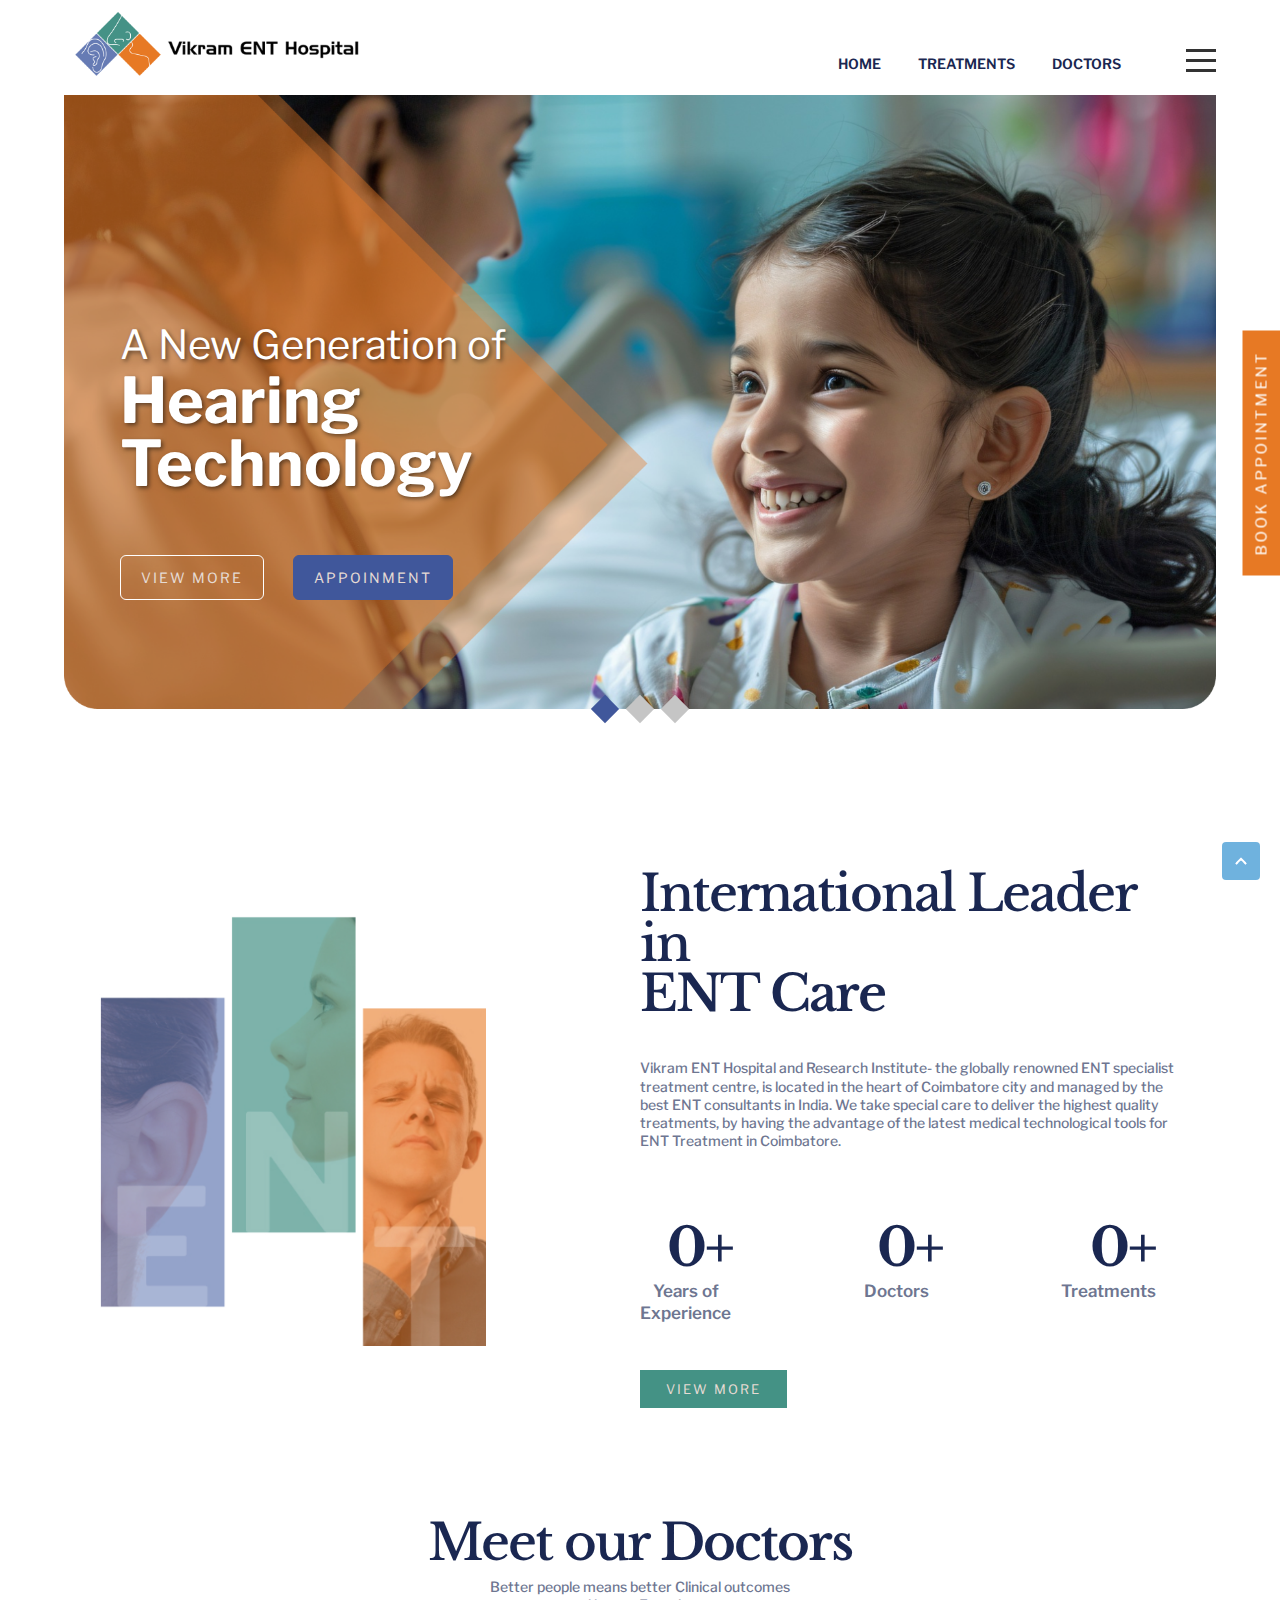
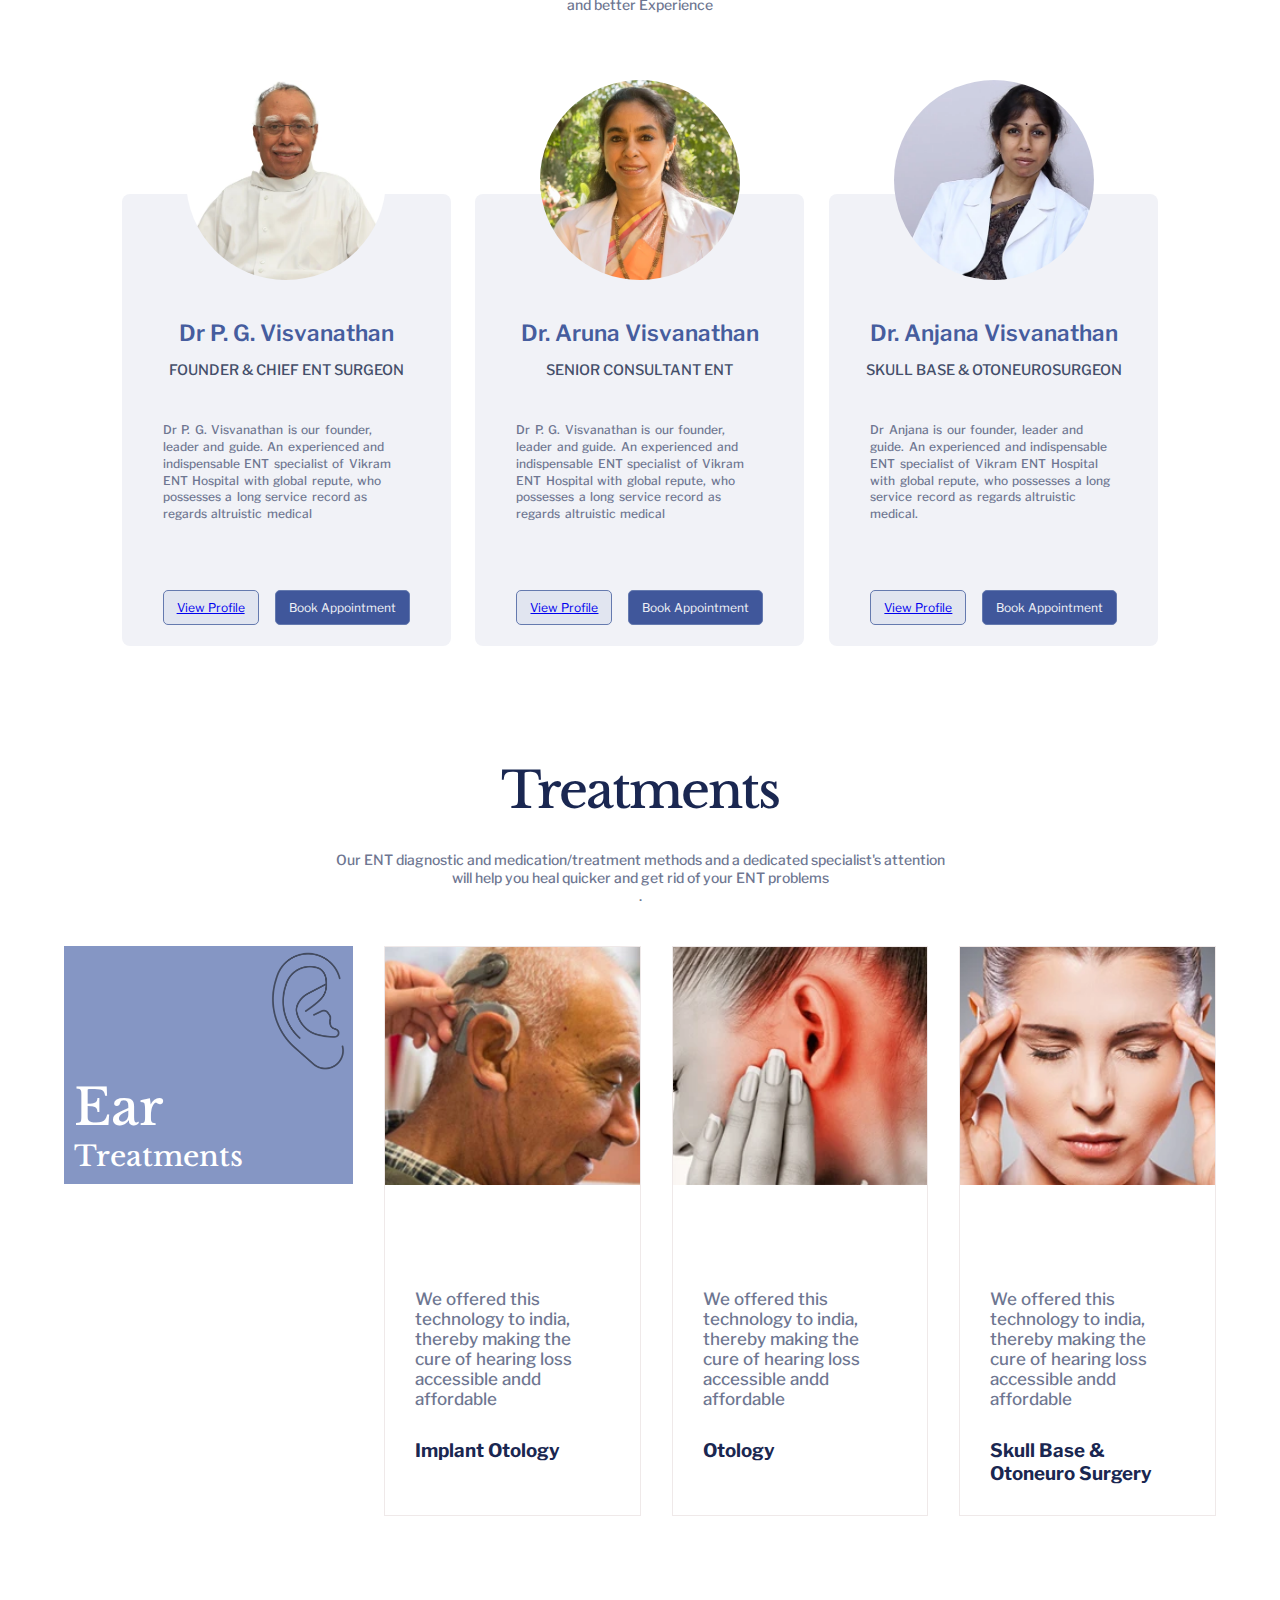
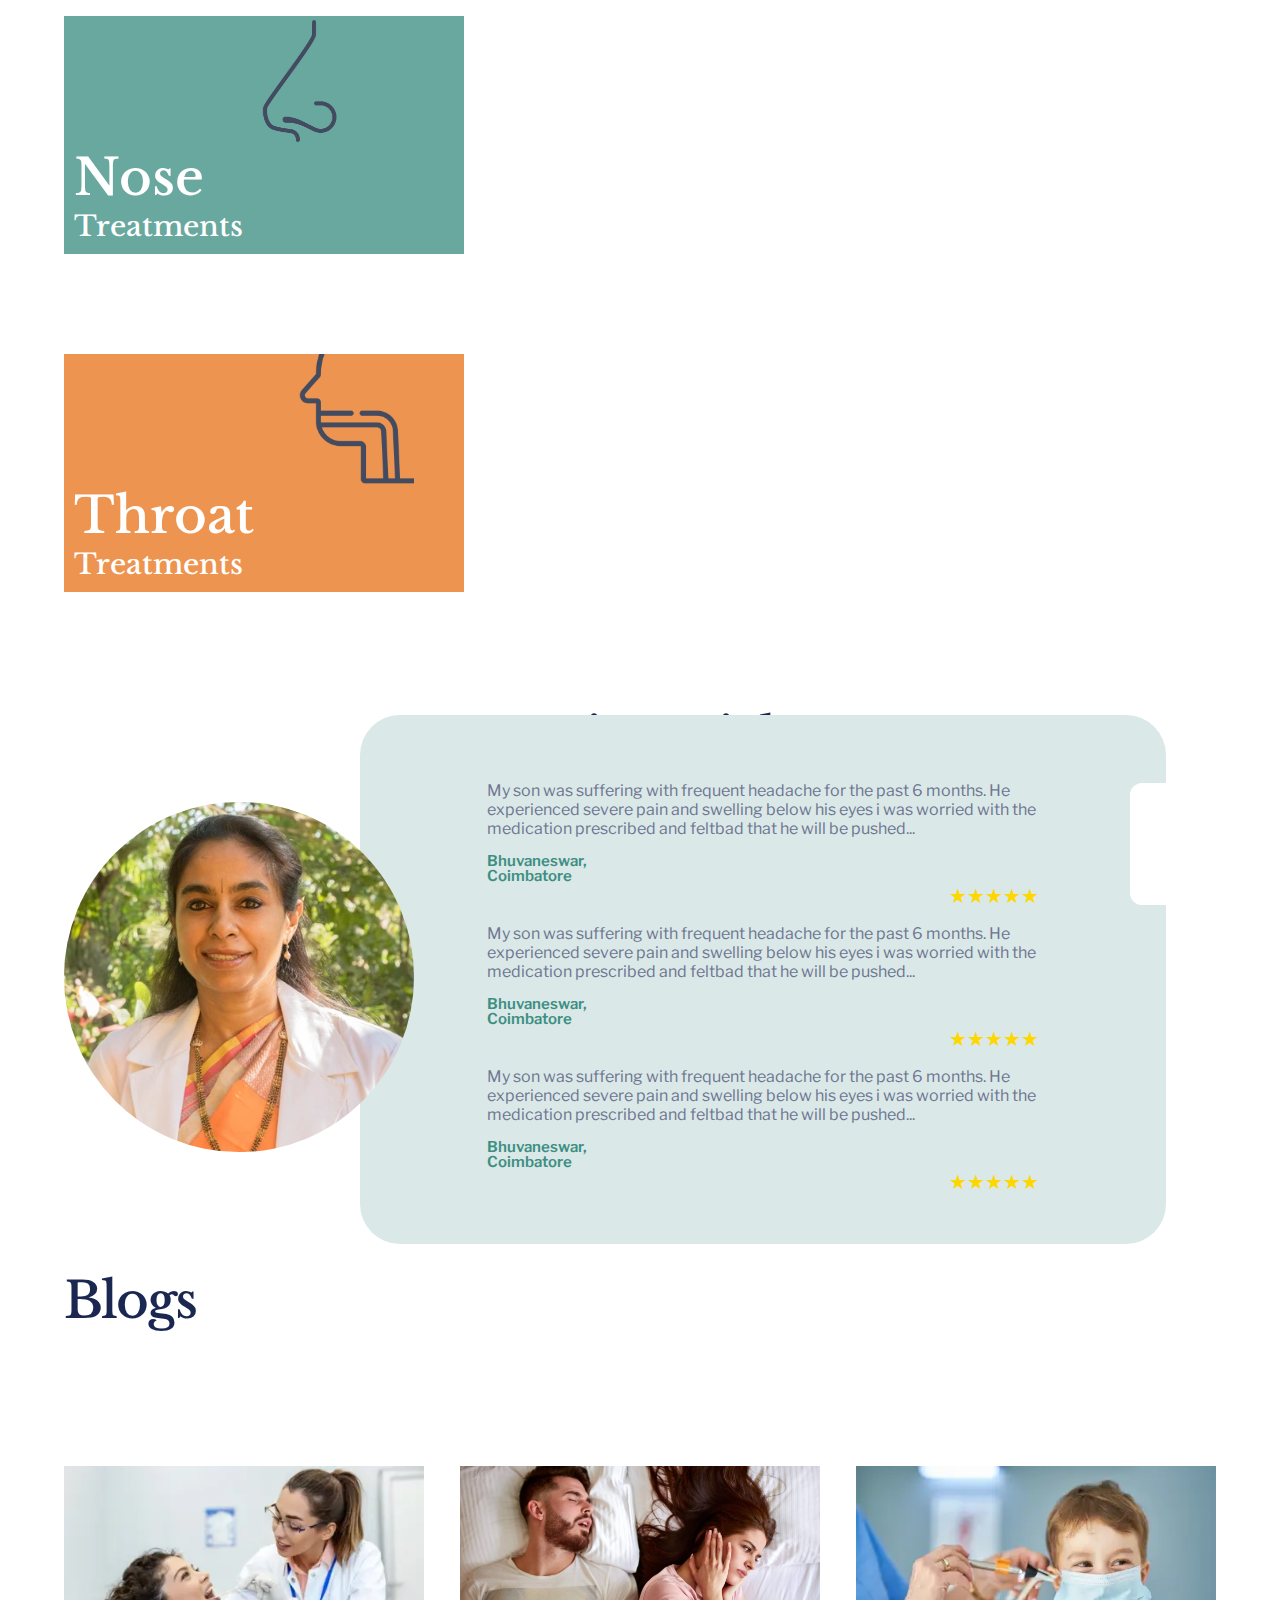
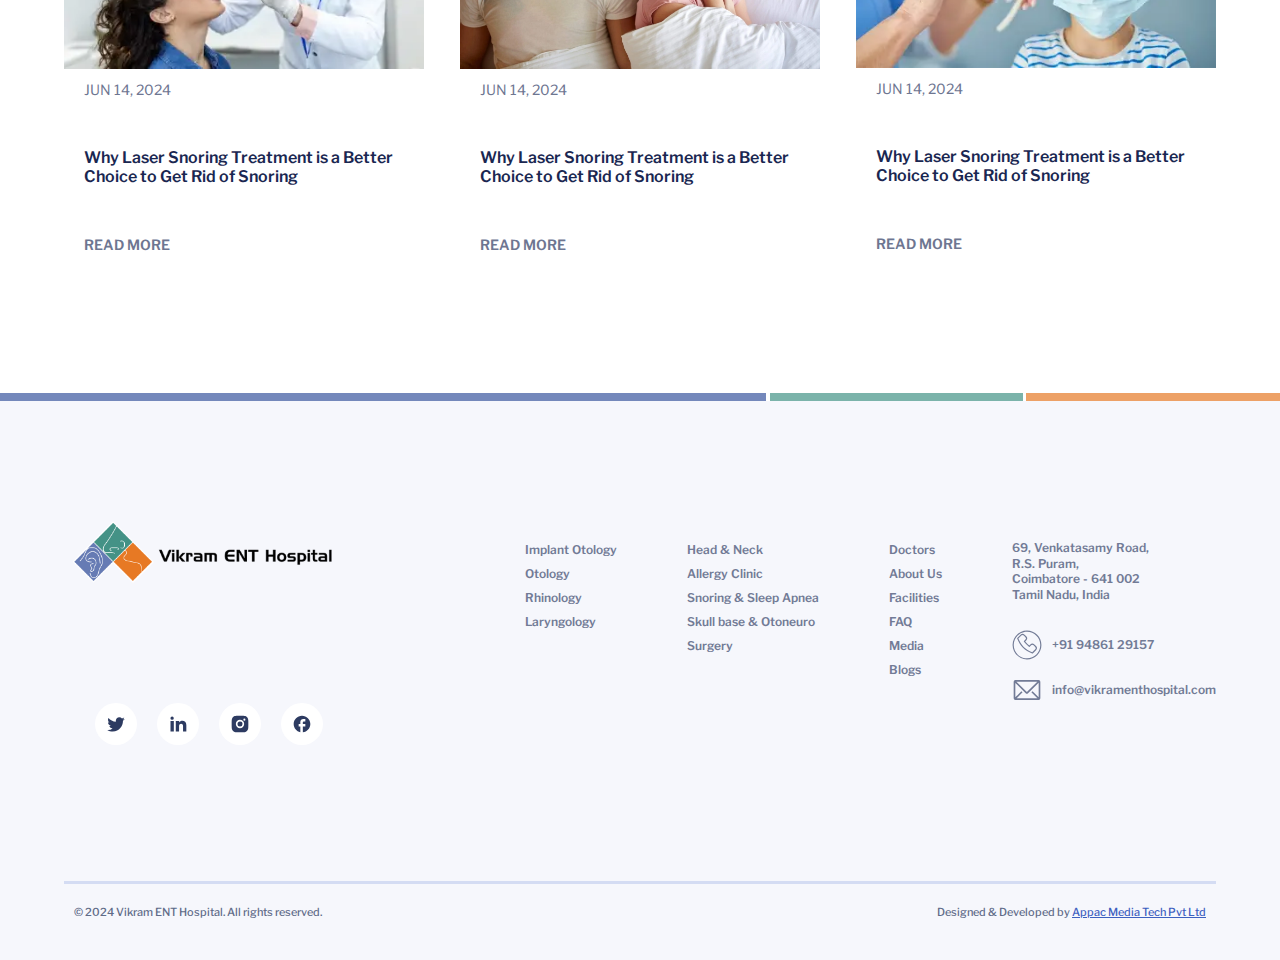
==== index.html @ 0dde70cb "doctor profile link update" ====
<!DOCTYPE html>
<html lang="en">
<head>
    <link rel="preconnect" href="https://fonts.googleapis.com">
<link rel="preconnect" href="https://fonts.gstatic.com" crossorigin>
<link rel="stylesheet" href="https://cdnjs.cloudflare.com/ajax/libs/OwlCarousel2/2.3.4/assets/owl.carousel.min.css" integrity="sha512-tS3S5qG0BlhnQROyJXvNjeEM4UpMXHrQfTGmbQ1gKmelCxlSEBUaxhRBj/EFTzpbP4RVSrpEikbmdJobCvhE3g==" crossorigin="anonymous" referrerpolicy="no-referrer" />
<link href="https://fonts.googleapis.com/css2?family=Libre+Franklin:ital,wght@0,100..900;1,100..900&display=swap" rel="stylesheet">
    <meta charset="UTF-8">
    <meta name="viewport" content="width=device-width, initial-scale=1.0">
    <link rel="stylesheet" href="styles.css">
    <link rel="preconnect" href="https://fonts.googleapis.com">
   
<link rel="preconnect" href="https://fonts.gstatic.com" crossorigin>
<link href="https://fonts.googleapis.com/css2?family=Libre+Baskerville:ital,wght@0,400;0,700;1,400&display=swap" rel="stylesheet">
    <title>Vikram ENT Hospital</title>
    <link rel="icon" type="image/x-icon" href="Images/fevicon.ico"/>
</head>
<body>
    <header class="main-header sticky-header">
        <div class="mainHeader-container">
        <div class="web-logoContainer">
            <a href="index.html"><img class="logo-img" src="Images/ENT_Logo.png"></a>
        </div>
        <div class="navbar-container">
            <ul class="navbar-list">
                <li class="navbar-nav">
                    <a class="navbar-link" href="#">HOME</a>
                </li>
                <li class="navbar-nav">
                    <a class="navbar-link" href="treatments.html">TREATMENTS</a>
                </li>
                <li class="navbar-nav">
                    <a class="navbar-link" href="doctors.html">DOCTORS</a>
                </li>
            </ul>
            <div class="hamburger" id="hamburger">
                <div class="bar"></div>
                <div class="bar"></div>
                <div class="bar"></div>
            </div>
            
            <div class="side-menu" id="side-menu">
                <!-- Your side menu content here -->
                <ul>
                    <li class="sideMenu-items"><a href="#"><span>Home</span></a></li>
                    <li class="treatmentLink-dropdown"><a class="treatmentLinkDropdown-link" href="treatments.html"><span>Treatments</span></a> 
                    <ul class="treaments-link">
                        <li class="treatmentLinks-item"><a class="treatmentItems-link">Implant Otology</a></li>
                        <li class="treatmentLinks-item"><a class="treatmentItems-link">Otology</a></li>
                        <li class="treatmentLinks-item"><a class="treatmentItems-link">Rhinology</a></li>
                        <li class="treatmentLinks-item"><a class="treatmentItems-link">Laryngology</a></li>
                        <li class="treatmentLinks-item"><a class="treatmentItems-link">Head & Neck</a></li>
                        <li class="treatmentLinks-item"><a class="treatmentItems-link">Allergy Clinic</a></li>
                        <li class="treatmentLinks-item"><a class="treatmentItems-link">Snoring & Sleep Apnea</a></li>
                        <li class="treatmentLinks-item"><a class="treatmentItems-link">Skull base & Otoneuro</a></li>
                        <li class="treatmentLinks-item"><a class="treatmentItems-link">Surgery</a></li>
                    </ul>
                    <span class="treatmentLink-svg"></span>
                    </li>
                    <li class="sideMenu-items"><a href="doctors.html">Doctors</a></li>
                    <li class="sideMenu-items"><a href="#">Contact</a></li>
                </ul>
            </div>
            
        </div>
    </div>
</header>

<section class="main-banner">
    <div class="mainBanner-container">
        <div class="carousel">
            <input type="radio" name="carousel" id="slide1" checked>
            <input type="radio" name="carousel" id="slide2">
            <input type="radio" name="carousel" id="slide3">
    
            <div class="carousel-content">
                <div class="carousel-item">
                    <img src="Images/bann.png" alt="Banner 1">
                    <div class="banner-contentContainer">
                        <h2 class="short-heading">
                            A New Generation of
                        </h2>
                        <h1 class="heading">
                            Hearing <span class="next-line">Technology</span>
                        </h1>
                        <div class="bannerBtn-container">
                            <a class="banner-btn1" href="#">VIEW MORE</a>
                            <a class="banner-btn2" href="#">APPOINMENT</a>
                        </div>  
                    </div>
                </div>
                <div class="carousel-item">
                    <img src="Images/bann.png" alt="Banner 2">
                    <div class="banner-contentContainer">
                        <h2 class="short-heading">
                            A New Generation of
                        </h2>
                        <h1 class="heading">
                            Hearing Technology
                        </h1>
                        <div class="bannerBtn-container">
                            <a class="banner-btn1" href="#">VIEW MORE</a>
                            <a class="banner-btn2" href="#">APPOINMENT</a>
                        </div>
                    </div>
                </div>
                <div class="carousel-item">
                    <img src="Images/bann.png" alt="Banner 3">
                    <div class="banner-contentContainer">
                        <h2 class="short-heading">
                            A New Generation of
                        </h2>
                        <h1 class="heading">
                            Hearing Technology     
                        </h1>
                      <div class="bannerBtn-container">
                        <a class="banner-btn1" href="#">VIEW MORE</a>
                        <a class="banner-btn2" href="#">APPOINMENT</a>
                    </div>
                    </div>
                </div>
            </div>
    
            <div class="navigation">
                <label for="slide1" class="nav-button"></label>
                <label for="slide2" class="nav-button"></label>
                <label for="slide3" class="nav-button"></label>
            </div>
        </div>
       
    </div>
</section>
<section class="section-second">
    <div class="sectionSecond-container">
        <div class="sectionSecond-imgContainer">
            <img class="sectionSecond-img" src="Images/img2.png" alt="">
        </div>
        <div class="sectionSecond-contentConatiner">
            <h1 class="section-heading">International Leader in<span class="break-line">ENT Care</span></h1>
            <p class="section-para">Vikram ENT Hospital and Research Institute- the globally renowned ENT specialist treatment centre, is located in the heart of Coimbatore city and managed by the best ENT consultants in India. We take special care to deliver the highest quality treatments, by having the advantage of the latest medical technological tools for ENT Treatment in Coimbatore.</p>
            <div class="experience-counting" id="counter">
                <div class="countings">
                    <h1 class="count-head" data-count="30">
                        0
                    </h1>
                    <p class="count-para"> Years of<span>  Experience</span></p>
                </div>
                <div class="countings">
                    <h1 class="count-head" data-count="10">
                        0
                    </h1>
                    <p class="count-para"> Doctors</p>
                </div>
                <div class="countings">
                    <h1 class="count-head" data-count="50">
                        0
                    </h1>
                    <p class="count-para"> Treatments</p>
                </div>
            </div>
            <a class="countings-btn" href="#">VIEW MORE</a>
            <a href="#" class="book-appoinment">BOOK APPOINTMENT</a>
        </div>
       
    </div>
    </div>
</section>
<section class="section-third"> 
    <div class="sectionThird-container">
        <div class="sectionThird-headingContainer">
            <h1 class="section-heading">Meet our <span class="bold-line">Doctors</span></h1>
            <p class="section-para third">
                Better people means better Clinical outcomes<span class="next-line"> and better Experience</span>
            </p>
            </div>
            <!-- <div class="doctors">
                <div doc-profile>
                    <div class="doc-img">
                        <img src="/Images/visvanathan-ent-surgeon.webp" alt="Dr.Visvanathan">     
                    </div>
                    <h3></h3>
                </div>
            </div> -->
            <div class="profiles profileCarousel owl-carousel">
                <div class="profile-card">
                    <div class="profile-image">
                        <img src="Images/visvanathan-ent-surgeon.webp" alt="Dr P. G. Visvanathan">
                    </div>
                    <h3 class="doc-name">Dr P. G. Visvanathan</h3>
                    <p class="title">FOUNDER & CHIEF ENT SURGEON</p>
                    <p class="doc-content">Dr P. G. Visvanathan is our founder, leader and guide. An experienced and indispensable ENT specialist of Vikram ENT Hospital with global repute, who possesses a long service record as regards altruistic medical </p>
                    <div class="buttons">
                        <button class="btn"><a class="viewProfile-link" href="Visvanathan-profile.html">View Profile</a></button>
                        <button class="btn primary">Book Appointment</button>
                    </div>
                </div>
        
                <div class="profile-card">
                    <div class="profile-image">
                        <img src="Images/aruna-viswanathan-senior-consultant-ent.webp" alt="Dr. Aruna Visvanathan">
                    </div>
                    <h3 class="doc-name">Dr. Aruna Visvanathan</h3>
                    <p class="title">SENIOR CONSULTANT ENT</p>
                    <p class="doc-content">Dr P. G. Visvanathan is our founder, leader and guide. An experienced and indispensable ENT specialist of Vikram ENT Hospital with global repute, who possesses a long service record as regards altruistic medical </p>
                    <div class="buttons">
                        <button class="btn"><a class="viewProfile-link" href="/aruna-profile.html">View Profile</a></button>
                        <button class="btn primary">Book Appointment</button>
                    </div>
                </div>
        
                <div class="profile-card">
                    <div class="profile-image">
                        <img src="Images/anjana-visvanathan-otoneurosurgeon.webp" alt="Dr. Anjana Visvanathan">
                    </div>
                    <h3 class="doc-name">Dr. Anjana Visvanathan</h3>
                    <p class="title">SKULL BASE & OTONEUROSURGEON</p>
                    <p class="doc-content">Dr Anjana is our founder, leader and guide. An experienced and indispensable ENT specialist of Vikram ENT Hospital with global repute, who possesses a long service record as regards altruistic medical.</p>
                    <div class="buttons">
                        <button class="btn"><a class="viewProfile-link" href="/anjana-profile.html">View Profile</a></button>
                        <button class="btn primary">Book Appointment</button>
                    </div>
                </div>
                
            </div>
            
        
    </div>

</section>
<section class="section-fourth">
    <div class="sectionFourth-container">
        <div class="sectionFourth-headingContainer">
            <h1 class="section-heading fourth">
                Treatments
            </h1>
            <p class="section-para">
                Our ENT diagnostic and medication/treatment methods and a dedicated specialist's attention <span class="next-line"> will help you heal quicker and get rid of your ENT problems</span>.
            </p>
        </div>
        <div class="ear-treatments">
            <div class="head">
                <svg class="ear" xmlns="http://www.w3.org/2000/svg" version="1.2" viewBox="0 0 512 512" width="auto" height="auto">
                    <title>ear (2)</title>
                    <defs>
                        <image width="284" height="460" id="img3" href="[data-uri]"/>
                    </defs>
                    <style>
                    </style>
                    <use id="Background" href="#img3" x="114" y="26"/>
                </svg>
                <h1 class="ear-head"><span class="big-font">Ear</span> <span class="next-line">Treatments</span></h1>
            </div>
             <div class="treatmentCarousel owl-carousel"> 
            <div class="treatments" onclick="window.location.href='implant_otology.html'">
                <img class="treatment-img" src="Images/implant_otology.webp">
                <p class="treatment-para">
                    We offered this technology to india, thereby making the cure of hearing loss accessible andd affordable
                </p>
                <h3 class="treatment-head">Implant Otology</h3>

                 
            </div>
            <div class="treatments">
                <img class="treatment-img" src="Images/otology.webp">
                <p class="treatment-para">
                    We offered this technology to india, thereby making the cure of hearing loss accessible andd affordable
                </p>
                <h3 class="treatment-head">Otology</h3>

                 
            </div>
            <div class="treatments">
                <img class="treatment-img" src="Images/skull.webp">
                <p class="treatment-para">
                    We offered this technology to india, thereby making the cure of hearing loss accessible andd affordable
                </p>
                <h3 class="treatment-head">Skull Base & Otoneuro Surgery </h3>

                 
            </div>
        </div>
    </div>
        <div class="ear-treatments">
            <div class="head1">
                <svg class="nose" xmlns="http://www.w3.org/2000/svg" version="1.2" viewBox="0 0 512 512" width="auto" height="auto">
                    <title>otorhinolaryngology</title>
                    <defs>
                        <image width="290" height="487" id="img1" href="[data-uri]"/>
                    </defs>
                    <style>
                    </style>
                    <use id="Background" style="fill-opacity: 1" href="#img1" x="144" y="9"/>
                </svg>
                <h1 class="ear-head"><span class="big-font">Nose</span> <span class="next-line">Treatments</span></h1>
            </div>
            <div class="noseTreatmentCarousel owl-carousel">
            <div class="treatments noses">
                <img class="treatment-img" src="Images/implant_otology.webp">
                <p class="treatment-para">
                    We offered this technology to india, thereby making the cure of hearing loss accessible andd affordable
                </p>
                <h3 class="treatment-head">Implant Otology</h3>

                 
            </div>
            <div class="treatments noses">
                <img class="treatment-img" src="Images/otology.webp">
                <p class="treatment-para">
                    We offered this technology to india, thereby making the cure of hearing loss accessible andd affordable
                </p>
                <h3 class="treatment-head">Otology</h3>

                 
            </div>
            <div class="treatments noses">
                <img class="treatment-img" src="Images/skull.webp">
                <p class="treatment-para">
                    We offered this technology to india, thereby making the cure of hearing loss accessible andd affordable
                </p>
                <h3 class="treatment-head">Skull Base & Otoneuro Surgery </h3>

                 
            </div>
        </div>
        </div>
        <div class="ear-treatments">
            <div class="head2">
                <svg class="throat-icon" xmlns="http://www.w3.org/2000/svg" version="1.2" viewBox="0 0 389 385" width="auto" height="auto">
                    <title>throat</title>
                    <defs>
                        <image width="418" height="512" id="img2" href="[data-uri]"/>
                    </defs>
                    <style>
                    </style>
                    <use id="Background" href="#img2" x="47" y="-127"/>
                </svg>
                <h1 class="ear-head"><span class="big-font">Throat</span> <span class="next-line">Treatments</span></h1>
            </div>
            <div class="throatTreatmentCarousel owl-carousel">
            <div class="treatments throat">
                <img class="treatment-img" src="Images/implant_otology.webp">
                <p class="treatment-para">
                    We offered this technology to india, thereby making the cure of hearing loss accessible andd affordable
                </p>
                <h3 class="treatment-head">Implant Otology</h3>

                 
            </div>
            <div class="treatments throat">
                <img class="treatment-img" src="Images/otology.webp">
                <p class="treatment-para">
                    We offered this technology to india, thereby making the cure of hearing loss accessible andd affordable
                </p>
                <h3 class="treatment-head">Otology</h3>

                 
            </div>
            <div class="treatments throat invisible">
                <img class="treatment-img" src="Images/otology.webp">
                <p class="treatment-para">
                    We offered this technology to india, thereby making the cure of hearing loss accessible andd affordable
                </p>
                <h3 class="treatment-head">Otology</h3>

                 
            </div>
           
        </div>
    </div>
    </div>
</section>
<section class="testimonials">
    <div class="testimonials-container">

        <div class="testimonials-heading">
            
            <h1 class="section-heading">
                Testimonials
            </h1>
        </div>
                <div class="testimonial-content">
                    
                    <div class="testimonialImg-container">
                        <img class="testimonials-img" src="Images/aruna-viswanathan-senior-consultant-ent.webp" alt="">
                    </div>
                    
                    <div class="testimonials-info ">
                        <div class="box"> </div>
                        <div class="tesimonialscarousel owl-carousel">
                            <div>   
                        <p class="testimonial-para">
                            My son was suffering with frequent headache for the past 6 months. He experienced severe pain and swelling below his eyes i was worried with the medication prescribed and feltbad that he will be pushed...
                        </p>
                        
                        <p class="testimonial-name">
                            Bhuvaneswar, <span class="next-line">Coimbatore</span>
                        </p>
                        <div class="rating">
                            <input type="radio" name="star1" id="star1-1"><label for="star1-1"></label>
                            <input type="radio" name="star1" id="star1-2"><label for="star1-2"></label>
                            <input type="radio" name="star1" id="star1-3"><label for="star1-3"></label>
                            <input type="radio" name="star1" id="star1-4"><label for="star1-4"></label>
                            <input type="radio" name="star1" id="star1-5"><label for="star1-5"></label>
                        </div>
                       
                    </div>
                            <div>   
                        <p class="testimonial-para">
                            My son was suffering with frequent headache for the past 6 months. He experienced severe pain and swelling below his eyes i was worried with the medication prescribed and feltbad that he will be pushed...
                        </p>
                        
                        <p class="testimonial-name">
                            Bhuvaneswar, <span class="next-line">Coimbatore</span>
                        </p>
                        <div class="rating">
                            <input type="radio" name="star1" id="star1-1"><label for="star1-1"></label>
                            <input type="radio" name="star1" id="star1-2"><label for="star1-2"></label>
                            <input type="radio" name="star1" id="star1-3"><label for="star1-3"></label>
                            <input type="radio" name="star1" id="star1-4"><label for="star1-4"></label>
                            <input type="radio" name="star1" id="star1-5"><label for="star1-5"></label>
                        </div>
                        
                    </div>
                            <div>   
                        <p class="testimonial-para">
                            My son was suffering with frequent headache for the past 6 months. He experienced severe pain and swelling below his eyes i was worried with the medication prescribed and feltbad that he will be pushed...
                        </p>
                        
                        <p class="testimonial-name">
                            Bhuvaneswar, <span class="next-line">Coimbatore</span>
                        </p>
                        <div class="rating">
                            <input type="radio" name="star1" id="star1-1"><label for="star1-1"></label>
                            <input type="radio" name="star1" id="star1-2"><label for="star1-2"></label>
                            <input type="radio" name="star1" id="star1-3"><label for="star1-3"></label>
                            <input type="radio" name="star1" id="star1-4"><label for="star1-4"></label>
                            <input type="radio" name="star1" id="star1-5"><label for="star1-5"></label>
                        </div>
                        
                    </div>
                </div>
            </div>
        
    
        <!-- <div class="testimonial-navigation">
            <span class="dot active"></span>
            <span class="dot"></span>
            <span class="dot"></span>
                
        </div> -->
        
    </div>
</section>
<section class="blogs">
    <div class="blogs-container">
        <div class="blogs-Headingcontainer">
            <h1 class="section-heading">
                Blogs
            </h1>
        </div>
        <div class="blog-content blogCarousel owl-carousel">
            <div class="blog-box">
                <div class="blank-container">

                </div>
                <div class="blogImg-container">
                <img class="blog-img" src="Images/blogimg1.webp" alt="blog"></div>
                <p class="blog-date">JUN 14, 2024</p>
                <p class="blog-info">Why Laser Snoring Treatment is a Better <span class="next-line"></span>Choice to Get Rid of Snoring </span></p>
                <p class="read-more">READ MORE</p>
            </div>
            <div class="blog-box">
                <div class="blank-container">

                </div>
                <div class="blogImg-container">
                <img class="blog-img" src="Images/blogimg2.webp" alt="blog"></div>
                <p class="blog-date">JUN 14, 2024</p>
                <p class="blog-info">Why Laser Snoring Treatment is a Better <span class="next-line"></span>Choice to Get Rid of Snoring </span></p>
                <p class="read-more">READ MORE</p>
            </div>
            <div class="blog-box">
                <div class="blank-container">

                </div>
                <div class="blogImg-container">
                 <img class="blog-img" src="Images/blogimg3.webp" alt="blog"></div>
                <p class="blog-date">JUN 14, 2024</p>
                <p class="blog-info">Why Laser Snoring Treatment is a Better <span class="next-line"></span>Choice to Get Rid of Snoring </span></p>
                <p class="read-more">READ MORE</p>
            </div>
        </div>
    </div>
</section>
<footer>
    <div class="footer-container">
        <div class="footer-logo">
            <img class="footer-img" src="Images/ENT_Logo.png" alt="logo">
            <ul class="social-mediaLinks">
                <li class="links1">
                    <a href="#" class="social-media"><svg  xmlns="http://www.w3.org/2000/svg" width="20px" height="20px" viewBox="0 0 24 24"><path class="link-icon1" fill="#2d3b61" d="M22.46 6c-.77.35-1.6.58-2.46.69c.88-.53 1.56-1.37 1.88-2.38c-.83.5-1.75.85-2.72 1.05C18.37 4.5 17.26 4 16 4c-2.35 0-4.27 1.92-4.27 4.29c0 .34.04.67.11.98C8.28 9.09 5.11 7.38 3 4.79c-.37.63-.58 1.37-.58 2.15c0 1.49.75 2.81 1.91 3.56c-.71 0-1.37-.2-1.95-.5v.03c0 2.08 1.48 3.82 3.44 4.21a4.2 4.2 0 0 1-1.93.07a4.28 4.28 0 0 0 4 2.98a8.52 8.52 0 0 1-5.33 1.84q-.51 0-1.02-.06C3.44 20.29 5.7 21 8.12 21C16 21 20.33 14.46 20.33 8.79c0-.19 0-.37-.01-.56c.84-.6 1.56-1.36 2.14-2.23"/></svg></a>
                </li>
                <li class="links2">
                    <a href="#" class="social-media"><svg  xmlns="http://www.w3.org/2000/svg" width="20px" height="20px" viewBox="0 0 24 24"><path class="link-icon2" fill="#2d3b61" d="M6.94 5a2 2 0 1 1-4-.002a2 2 0 0 1 4 .002M7 8.48H3V21h4zm6.32 0H9.34V21h3.94v-6.57c0-3.66 4.77-4 4.77 0V21H22v-7.93c0-6.17-7.06-5.94-8.72-2.91z"/></svg></a>
                </li>
                <li class="links3">
                    <a href="#" class="social-media"><svg  xmlns="http://www.w3.org/2000/svg" width="20px" height="20px" viewBox="0 0 24 24"><path class="link-icon3" fill="#2d3b61" d="M13.028 2c1.125.003 1.696.009 2.189.023l.194.007c.224.008.445.018.712.03c1.064.05 1.79.218 2.427.465c.66.254 1.216.598 1.772 1.153a4.9 4.9 0 0 1 1.153 1.772c.247.637.415 1.363.465 2.428c.012.266.022.487.03.712l.006.194c.015.492.021 1.063.023 2.188l.001.746v1.31a79 79 0 0 1-.023 2.188l-.006.194c-.008.225-.018.446-.03.712c-.05 1.065-.22 1.79-.466 2.428a4.9 4.9 0 0 1-1.153 1.772a4.9 4.9 0 0 1-1.772 1.153c-.637.247-1.363.415-2.427.465l-.712.03l-.194.006c-.493.014-1.064.021-2.189.023l-.746.001h-1.309a78 78 0 0 1-2.189-.023l-.194-.006a63 63 0 0 1-.712-.031c-1.064-.05-1.79-.218-2.428-.465a4.9 4.9 0 0 1-1.771-1.153a4.9 4.9 0 0 1-1.154-1.772c-.247-.637-.415-1.363-.465-2.428l-.03-.712l-.005-.194A79 79 0 0 1 2 13.028v-2.056a79 79 0 0 1 .022-2.188l.007-.194c.008-.225.018-.446.03-.712c.05-1.065.218-1.79.465-2.428A4.9 4.9 0 0 1 3.68 3.678a4.9 4.9 0 0 1 1.77-1.153c.638-.247 1.363-.415 2.428-.465c.266-.012.488-.022.712-.03l.194-.006a79 79 0 0 1 2.188-.023zM12 7a5 5 0 1 0 0 10a5 5 0 0 0 0-10m0 2a3 3 0 1 1 .001 6a3 3 0 0 1 0-6m5.25-3.5a1.25 1.25 0 0 0 0 2.5a1.25 1.25 0 0 0 0-2.5"/></svg></a>
                </li>
                <li class="links4">
                    <a class="social-media"><svg  xmlns="http://www.w3.org/2000/svg" width="20px" height="20px" viewBox="0 0 24 24"><path class="link-icon4" fill="#2d3b61" d="M22 12c0-5.52-4.48-10-10-10S2 6.48 2 12c0 4.84 3.44 8.87 8 9.8V15H8v-3h2V9.5C10 7.57 11.57 6 13.5 6H16v3h-2c-.55 0-1 .45-1 1v2h3v3h-3v6.95c5.05-.5 9-4.76 9-9.95"/></svg></a>
                </li>
            </ul>
        </div>
        <div class="footer-subContainer">
        <div>
            <ul class="treatment-footerLinks">
                <li class="treatment-links"><a href="#" class="link"> Implant Otology</a> <li>
                <li class="treatment-links"> <a href="#" class="link">Otology </a></li>
                <li class="treatment-links"><a href="#" class="link">Rhinology</a></li>
                <li class="treatment-links"><a href="#" class="link">Laryngology</a></li>

            </ul>
        </div>
        <div>
            <ul class="treatment-footerLinks">
                <li class="treatment-links"><a href="#" class="link">Head & Neck</a> </li>
                <li class="treatment-links"><a href="#" class="link">Allergy Clinic</a> </li>
                <li class="treatment-links"><a href="#" class="link">Snoring & Sleep Apnea</a></li>
                <li class="treatment-links"><a href="#" class="link">Skull base & Otoneuro</a></li>
                <li class="treatment-links"><a href="#" class="link">Surgery</a></li>

            </ul>
        </div>
        <div>
            <ul class="footer-pageNav">
                <li class="footer-pageLinks"><a href="#" class="link">Doctors</a></li>
                <li class="footer-pageLinks"><a href="#" class="link">About Us</a></li>
                <li class="footer-pageLinks"><a href="#" class="link">Facilities</a></li>
                <li class="footer-pageLinks"><a href="#" class="link">FAQ</a></li>
                <li class="footer-pageLinks"><a href="#" class="link">Media</a></li>
                <li class="footer-pageLinks"><a href="#" class="link">Blogs</a></li>
            </ul>
        </div>
        <div>
            <p class="footer-addr">
                69, Venkatasamy Road,<span class="next-line">R.S. Puram,</span><span class="next-line">Coimbatore - 641 002</span><span class="next-line">Tamil Nadu, India</span>
            </p>
            <p class="footer-phone">
                <svg xmlns="http://www.w3.org/2000/svg" width="30px" height="30px" viewBox="0 0 26 26"><g fill="#727b96" fill-rule="evenodd" clip-rule="evenodd"><path d="m15.874 12.546l-.91.911a32 32 0 0 1-3.535-3.537l.91-.91a2.5 2.5 0 0 0 0-3.535L10.925 4.06a2.5 2.5 0 0 0-3.536 0L4.583 6.866a.5.5 0 0 0-.114.529c2.324 6.226 6.661 10.593 13.018 13.02a.5.5 0 0 0 .531-.114l2.806-2.805a2.5 2.5 0 0 0 0-3.536l-1.414-1.414a2.5 2.5 0 0 0-3.536 0m4.243 2.121a1.5 1.5 0 0 1 0 2.122l-2.575 2.575c-5.821-2.306-9.811-6.32-12.023-12.02l2.577-2.576a1.5 1.5 0 0 1 2.122 0l1.414 1.414a1.5 1.5 0 0 1 0 2.121l-1.234 1.234a.5.5 0 0 0-.032.673a32.7 32.7 0 0 0 4.307 4.31a.5.5 0 0 0 .673-.031l1.235-1.236a1.5 1.5 0 0 1 2.122 0z"/><path d="M13 24.5c6.351 0 11.5-5.149 11.5-11.5S19.351 1.5 13 1.5S1.5 6.649 1.5 13S6.649 24.5 13 24.5m0 1c6.904 0 12.5-5.596 12.5-12.5S19.904.5 13 .5S.5 6.096.5 13S6.096 25.5 13 25.5"/></g></svg>
                <a class="phone-link" href="#">+91 94861 29157</a>
            </p>
            <p class="footer-mail">
                <svg xmlns="http://www.w3.org/2000/svg" width="30px" height="30px" viewBox="0 0 36 36"><path fill="#727b96" d="M32 6H4a2 2 0 0 0-2 2v20a2 2 0 0 0 2 2h28a2 2 0 0 0 2-2V8a2 2 0 0 0-2-2m-1.54 22H5.66l7-7.24l-1.44-1.39L4 26.84V9.52l12.43 12.37a2 2 0 0 0 2.82 0L32 9.21v17.5l-7.36-7.36l-1.41 1.41ZM5.31 8h25.07L17.84 20.47Z" class="clr-i-outline clr-i-outline-path-1"/><path fill="none" d="M0 0h36v36H0z"/></svg>
                <a class="mail-link" href="#">info@vikramenthospital.com</a>

            </p>
            <ul class="social-mediaLinks footer">
                <li class="links1">
                    <a href="#" class="social-media"><svg class="footerlogo-social" xmlns="http://www.w3.org/2000/svg" width="auto"" height="auto" viewBox="0 0 24 24"><path class="link-icon1" fill="#2d3b61" d="M22.46 6c-.77.35-1.6.58-2.46.69c.88-.53 1.56-1.37 1.88-2.38c-.83.5-1.75.85-2.72 1.05C18.37 4.5 17.26 4 16 4c-2.35 0-4.27 1.92-4.27 4.29c0 .34.04.67.11.98C8.28 9.09 5.11 7.38 3 4.79c-.37.63-.58 1.37-.58 2.15c0 1.49.75 2.81 1.91 3.56c-.71 0-1.37-.2-1.95-.5v.03c0 2.08 1.48 3.82 3.44 4.21a4.2 4.2 0 0 1-1.93.07a4.28 4.28 0 0 0 4 2.98a8.52 8.52 0 0 1-5.33 1.84q-.51 0-1.02-.06C3.44 20.29 5.7 21 8.12 21C16 21 20.33 14.46 20.33 8.79c0-.19 0-.37-.01-.56c.84-.6 1.56-1.36 2.14-2.23"/></svg></a>
                </li>
                <li class="links2">
                    <a href="#" class="social-media"><svg class="footerlogo-social"  xmlns="http://www.w3.org/2000/svg" width="auto"" height="auto"" viewBox="0 0 24 24"><path class="link-icon2" fill="#2d3b61" d="M6.94 5a2 2 0 1 1-4-.002a2 2 0 0 1 4 .002M7 8.48H3V21h4zm6.32 0H9.34V21h3.94v-6.57c0-3.66 4.77-4 4.77 0V21H22v-7.93c0-6.17-7.06-5.94-8.72-2.91z"/></svg></a>
                </li>
                <li class="links3">
                    <a href="#" class="social-media"><svg class="footerlogo-social"  xmlns="http://www.w3.org/2000/svg" width="auto"" height="auto"" viewBox="0 0 24 24"><path class="link-icon3" fill="#2d3b61" d="M13.028 2c1.125.003 1.696.009 2.189.023l.194.007c.224.008.445.018.712.03c1.064.05 1.79.218 2.427.465c.66.254 1.216.598 1.772 1.153a4.9 4.9 0 0 1 1.153 1.772c.247.637.415 1.363.465 2.428c.012.266.022.487.03.712l.006.194c.015.492.021 1.063.023 2.188l.001.746v1.31a79 79 0 0 1-.023 2.188l-.006.194c-.008.225-.018.446-.03.712c-.05 1.065-.22 1.79-.466 2.428a4.9 4.9 0 0 1-1.153 1.772a4.9 4.9 0 0 1-1.772 1.153c-.637.247-1.363.415-2.427.465l-.712.03l-.194.006c-.493.014-1.064.021-2.189.023l-.746.001h-1.309a78 78 0 0 1-2.189-.023l-.194-.006a63 63 0 0 1-.712-.031c-1.064-.05-1.79-.218-2.428-.465a4.9 4.9 0 0 1-1.771-1.153a4.9 4.9 0 0 1-1.154-1.772c-.247-.637-.415-1.363-.465-2.428l-.03-.712l-.005-.194A79 79 0 0 1 2 13.028v-2.056a79 79 0 0 1 .022-2.188l.007-.194c.008-.225.018-.446.03-.712c.05-1.065.218-1.79.465-2.428A4.9 4.9 0 0 1 3.68 3.678a4.9 4.9 0 0 1 1.77-1.153c.638-.247 1.363-.415 2.428-.465c.266-.012.488-.022.712-.03l.194-.006a79 79 0 0 1 2.188-.023zM12 7a5 5 0 1 0 0 10a5 5 0 0 0 0-10m0 2a3 3 0 1 1 .001 6a3 3 0 0 1 0-6m5.25-3.5a1.25 1.25 0 0 0 0 2.5a1.25 1.25 0 0 0 0-2.5"/></svg></a>
                </li>
                <li class="links4">
                    <a class="social-media"><svg class="footerlogo-social"  xmlns="http://www.w3.org/2000/svg" width="auto"" height="auto"" viewBox="0 0 24 24"><path class="link-icon4" fill="#2d3b61" d="M22 12c0-5.52-4.48-10-10-10S2 6.48 2 12c0 4.84 3.44 8.87 8 9.8V15H8v-3h2V9.5C10 7.57 11.57 6 13.5 6H16v3h-2c-.55 0-1 .45-1 1v2h3v3h-3v6.95c5.05-.5 9-4.76 9-9.95"/></svg></a>
                </li>
            </ul>
        </div>
    </div>
    </div>
    <div class="footer-dropdownContainer">
        <div class="quickLinks-container">
            <div class="quickLinks-headingContainer">
                <h2 class="quickLink-heading"> 
                    Quick Links
                </h2>
                <span class="footersvg1">

                </span>
                </div>
                <ul class="footer-dropdown1">
                    <li class="footer-drowdownItems">
                    <a class="footer-dropdown-link" href="#">   Doctors </a> 
                    </li>
                    <li class="footer-drowdownItems">
                        <a class="footer-dropdown-link" href="#">About Us</a>
                    </li>
                    <li class="footer-drowdownItems">
                        <a class="footer-dropdown-link" href="#"> Facilities</a>
                    </li>
                    <li class="footer-drowdownItems">
                        <a class="footer-dropdown-link" href="#">FAQ</a>
                    </li>
                    <li class="footer-drowdownItems">
                        <a class="footer-dropdown-link" href="#">Media</a>
                    </li>
                    <li class="footer-drowdownItems">
                        <a class="footer-dropdown-link" href="#">Blogs </a>
                    </li>
                </ul>
            </div>
            <div class="footerTreatments-container">
                <div class="treatmentsHeading-container">
                    <h2 class="treatment-heading">Treatments</h2>
                    <span class="footersvg2"></span></div>
                    <ul class="footer-dropdown2"> 
                        <li class="footer-dropdownItems"><a href="#" class="footer-dropdown-link">Implant Otology</a></li>
                        <li class="footer-dropdownItems"> <a href="#" class="footer-dropdown-link"> Otology</a> </li>
                        <li class="footer-dropdownItems"> <a href="#" class="footer-dropdown-link"> Rhinology</a></li>
                        <li class="footer-dropdownItems"> <a href="#" class="footer-dropdown-link"> Laryngology</a></li>
                        <li class="footer-dropdownItems"> <a href="#" class="footer-dropdown-link" >Head & Neck</a></li>
                        <li class="footer-dropdownItems"> <a href="#" class="footer-dropdown-link" >Allergy Clinic</a></li>
                        <li class="footer-dropdownItems"> <a href="#" class="footer-dropdown-link"> Snoring & sleep Apnea</a></li>
                        <li class="footer-dropdownItems"> <a href="#" class="footer-dropdown-link"> Skull Base & Otoneuro</a></li>
                        <li class="footer-dropdownItems"> <a href="#" class="footer-dropdown-link"> Surgery</a></li>
                    </ul>
                </div>
                <div class="reach-us">
                    <div class="reachUs-headingContainer">
                        <h2 class="reachUs-heading">Reach Us</h2>
                        <span class="footersvg3"></span></div>
                        <div class="footerAddr-container">
                        <p class="footer-addr dropdown">
                            69, Venkatasamy Road,<span class="next-line">R.S. Puram,</span><span class="next-line">Coimbatore - 641 002</span><span class="next-line">Tamil Nadu, India</span>
                        </p>
                        <p class="footer-phone">
                            <svg xmlns="http://www.w3.org/2000/svg" width="30px" height="30px" viewBox="0 0 26 26"><g fill="#727b96" fill-rule="evenodd" clip-rule="evenodd"><path d="m15.874 12.546l-.91.911a32 32 0 0 1-3.535-3.537l.91-.91a2.5 2.5 0 0 0 0-3.535L10.925 4.06a2.5 2.5 0 0 0-3.536 0L4.583 6.866a.5.5 0 0 0-.114.529c2.324 6.226 6.661 10.593 13.018 13.02a.5.5 0 0 0 .531-.114l2.806-2.805a2.5 2.5 0 0 0 0-3.536l-1.414-1.414a2.5 2.5 0 0 0-3.536 0m4.243 2.121a1.5 1.5 0 0 1 0 2.122l-2.575 2.575c-5.821-2.306-9.811-6.32-12.023-12.02l2.577-2.576a1.5 1.5 0 0 1 2.122 0l1.414 1.414a1.5 1.5 0 0 1 0 2.121l-1.234 1.234a.5.5 0 0 0-.032.673a32.7 32.7 0 0 0 4.307 4.31a.5.5 0 0 0 .673-.031l1.235-1.236a1.5 1.5 0 0 1 2.122 0z"></path><path d="M13 24.5c6.351 0 11.5-5.149 11.5-11.5S19.351 1.5 13 1.5S1.5 6.649 1.5 13S6.649 24.5 13 24.5m0 1c6.904 0 12.5-5.596 12.5-12.5S19.904.5 13 .5S.5 6.096.5 13S6.096 25.5 13 25.5"></path></g></svg>
                            <a class="phone-link" href="#">+91 94861 29157</a>
                        </p>
                        <p class="footer-mail">
                            <svg xmlns="http://www.w3.org/2000/svg" width="30px" height="30px" viewBox="0 0 36 36"><path fill="#727b96" d="M32 6H4a2 2 0 0 0-2 2v20a2 2 0 0 0 2 2h28a2 2 0 0 0 2-2V8a2 2 0 0 0-2-2m-1.54 22H5.66l7-7.24l-1.44-1.39L4 26.84V9.52l12.43 12.37a2 2 0 0 0 2.82 0L32 9.21v17.5l-7.36-7.36l-1.41 1.41ZM5.31 8h25.07L17.84 20.47Z" class="clr-i-outline clr-i-outline-path-1"></path><path fill="none" d="M0 0h36v36H0z"></path></svg>
                            <a class="mail-link" href="#">info@vikramenthospital.com</a>
            
                        </p>
                        <ul class="social-mediaLinks footer">
                            <li class="links1">
                                <a href="#" class="social-media"><svg xmlns="http://www.w3.org/2000/svg" width="20px" height="20px" viewBox="0 0 24 24"><path class="link-icon1" fill="#2d3b61" d="M22.46 6c-.77.35-1.6.58-2.46.69c.88-.53 1.56-1.37 1.88-2.38c-.83.5-1.75.85-2.72 1.05C18.37 4.5 17.26 4 16 4c-2.35 0-4.27 1.92-4.27 4.29c0 .34.04.67.11.98C8.28 9.09 5.11 7.38 3 4.79c-.37.63-.58 1.37-.58 2.15c0 1.49.75 2.81 1.91 3.56c-.71 0-1.37-.2-1.95-.5v.03c0 2.08 1.48 3.82 3.44 4.21a4.2 4.2 0 0 1-1.93.07a4.28 4.28 0 0 0 4 2.98a8.52 8.52 0 0 1-5.33 1.84q-.51 0-1.02-.06C3.44 20.29 5.7 21 8.12 21C16 21 20.33 14.46 20.33 8.79c0-.19 0-.37-.01-.56c.84-.6 1.56-1.36 2.14-2.23"></path></svg></a>
                            </li>
                            <li class="links2">
                                <a href="#" class="social-media"><svg xmlns="http://www.w3.org/2000/svg" width="20px" height="20px" viewBox="0 0 24 24"><path class="link-icon2" fill="#2d3b61" d="M6.94 5a2 2 0 1 1-4-.002a2 2 0 0 1 4 .002M7 8.48H3V21h4zm6.32 0H9.34V21h3.94v-6.57c0-3.66 4.77-4 4.77 0V21H22v-7.93c0-6.17-7.06-5.94-8.72-2.91z"></path></svg></a>
                            </li>
                            <li class="links3">
                                <a href="#" class="social-media"><svg xmlns="http://www.w3.org/2000/svg" width="20px" height="20px" viewBox="0 0 24 24"><path class="link-icon3" fill="#2d3b61" d="M13.028 2c1.125.003 1.696.009 2.189.023l.194.007c.224.008.445.018.712.03c1.064.05 1.79.218 2.427.465c.66.254 1.216.598 1.772 1.153a4.9 4.9 0 0 1 1.153 1.772c.247.637.415 1.363.465 2.428c.012.266.022.487.03.712l.006.194c.015.492.021 1.063.023 2.188l.001.746v1.31a79 79 0 0 1-.023 2.188l-.006.194c-.008.225-.018.446-.03.712c-.05 1.065-.22 1.79-.466 2.428a4.9 4.9 0 0 1-1.153 1.772a4.9 4.9 0 0 1-1.772 1.153c-.637.247-1.363.415-2.427.465l-.712.03l-.194.006c-.493.014-1.064.021-2.189.023l-.746.001h-1.309a78 78 0 0 1-2.189-.023l-.194-.006a63 63 0 0 1-.712-.031c-1.064-.05-1.79-.218-2.428-.465a4.9 4.9 0 0 1-1.771-1.153a4.9 4.9 0 0 1-1.154-1.772c-.247-.637-.415-1.363-.465-2.428l-.03-.712l-.005-.194A79 79 0 0 1 2 13.028v-2.056a79 79 0 0 1 .022-2.188l.007-.194c.008-.225.018-.446.03-.712c.05-1.065.218-1.79.465-2.428A4.9 4.9 0 0 1 3.68 3.678a4.9 4.9 0 0 1 1.77-1.153c.638-.247 1.363-.415 2.428-.465c.266-.012.488-.022.712-.03l.194-.006a79 79 0 0 1 2.188-.023zM12 7a5 5 0 1 0 0 10a5 5 0 0 0 0-10m0 2a3 3 0 1 1 .001 6a3 3 0 0 1 0-6m5.25-3.5a1.25 1.25 0 0 0 0 2.5a1.25 1.25 0 0 0 0-2.5"></path></svg></a>
                            </li>
                            <li class="links4">
                                <a class="social-media"><svg xmlns="http://www.w3.org/2000/svg" width="20px" height="20px" viewBox="0 0 24 24"><path class="link-icon4" fill="#2d3b61" d="M22 12c0-5.52-4.48-10-10-10S2 6.48 2 12c0 4.84 3.44 8.87 8 9.8V15H8v-3h2V9.5C10 7.57 11.57 6 13.5 6H16v3h-2c-.55 0-1 .45-1 1v2h3v3h-3v6.95c5.05-.5 9-4.76 9-9.95"></path></svg></a>
                            </li>
                        </ul>
                    </div>
                </div>
            </div>
        </div>
    </div>
    <div class="copy-right">
        <div class="copyright-container">
            <p class="copyright">
                © 2024 Vikram ENT Hospital. All rights reserved.
            </p>
            <p class="developed-by">
                Designed & Developed by <a href="https://www.appacmedia.com/" class="appaclink">Appac Media Tech Pvt Ltd</a>
            </p>

        </div>
    </div>
</div>
</footer>   
    <script src="main.js"></script>
     <script src="https://cdnjs.cloudflare.com/ajax/libs/jquery/3.7.1/jquery.min.js" integrity="sha512-v2CJ7UaYy4JwqLDIrZUI/4hqeoQieOmAZNXBeQyjo21dadnwR+8ZaIJVT8EE2iyI61OV8e6M8PP2/4hpQINQ/g==" crossorigin="anonymous" referrerpolicy="no-referrer"></script>
    <script src="https://cdnjs.cloudflare.com/ajax/libs/OwlCarousel2/2.3.4/owl.carousel.min.js" integrity="sha512-bPs7Ae6pVvhOSiIcyUClR7/q2OAsRiovw4vAkX+zJbw3ShAeeqezq50RIIcIURq7Oa20rW2n2q+fyXBNcU9lrw==" crossorigin="anonymous" referrerpolicy="no-referrer"></script>
    <script type="text/javascript" src="js/jquery.scrollUp.min.js"></script>
    


    <script>
        const divs = document.querySelectorAll('.treatments');

divs.forEach(div => {
    div.addEventListener('click', function() {
        // Remove the 'active' class from all divs
        divs.forEach(d => d.classList.remove('active'));
        
        // Add the 'active' class to the clicked div
        this.classList.add('active');
    });
});

    </script>
    <script>
        $(document).ready(function() {
            let currentSlide = 1; // Start at slide 1
            const totalSlides = 3; // Number of slides
            const intervalTime =4000; // Time between slides (in milliseconds)
        
            // Function to go to the next slide
            function goToNextSlide() {
                currentSlide++;
                if (currentSlide > totalSlides) {
                    currentSlide = 1; // Loop back to the first slide
                }
        
                // Automatically check the corresponding radio button for the slide
                $('#slide' + currentSlide).prop('checked', true);
            }
        
            // Start the autoplay
            let slideInterval = setInterval(goToNextSlide, intervalTime);
        
            // Optional: Pause the autoplay on hover and resume after
            $('.carousel').hover(function() {
                clearInterval(slideInterval); // Pause the slideshow
            }, function() {
                slideInterval = setInterval(goToNextSlide, intervalTime); // Resume the slideshow
            });
        });
        
    </script>
    <script>
        
$(document).ready(function() {if ( $(window).width() < 835 ) {startCarouselyt();} else {$('.profileCarousel').addClass('off');}});    
$(window).resize(function() {if ( $(window).width() < 835 ) {startCarouselyt();} else {stopCarousel();}});
function startCarouselyt(){       
  $(".profileCarousel").owlCarousel({
     slideSpeed : 500,
     margin:10,
     paginationSpeed : 400,
     autoplay:false,
      autoplayHoverPause:true,
     items : 3,
       dots: true,
     loop:true,
     nav:true,
     responsive: {
0: {
items: 1
},
495: { // You can use 600 or 767 as per your preference
    items: 2
    },
600: { // You can use 600 or 767 as per your preference
items: 2
},
835: {
items: 3
}
}
  });
}
 
  function stopCarousel() {
  var owl = $('.twocols');
  owl.trigger('destroy.owl.carousel');
  owl.addClass('off');
}
    </script>

     <script>
     
        $(document).ready(function() {
            if ($(window).width() < 835) {
                treatmentCarousel();
            } else {
                $('.treatmentCarousel').addClass('off'); // Adds 'off' class if not initialized
            }
        });
        
        $(window).resize(function() {
            if ($(window).width() < 835) {
                treatmentCarousel();
            } else {
                stopBlogCarousel(); // Stops the carousel when window width is above 835px
            }
        });
        
        function treatmentCarousel() {
            $(".treatmentCarousel").owlCarousel({
                slideSpeed: 500,
                margin: 10,
                paginationSpeed: 400,
                autoplay: true,
                autoplayHoverPause: true,
                items: 1,
                dots: true,
                rewind: true,
                nav: true,
                responsive: {
                    0: {
                        items: 1
                    },
                    430: {
                        items: 1
                    },
                    480: {
                        items: 1
                    },
                    481:{
                        items: 2
                    },
                    769: {
                        items: 2
                    },
                    835: {
                        items: 3
                    }
                }
            });
        }
        
        function stopBlogCarousel() {
            var owl = $('.treatmentCarousel');
            owl.trigger('destroy.owl.carousel'); // Correctly destroys the Owl Carousel instance
            owl.removeClass('owl-carousel owl-loaded'); // Removes the Owl Carousel classes
            owl.find('.owl-stage-outer').children().unwrap(); // Unwraps Owl Carousel structure
            owl.removeClass('off'); // Optionally remove the 'off' class
        }
        
    </script> 
    <script>
        $(document).ready(function() {
            if ($(window).width() < 835) {
                treatmentnoseCarousel();
            } else {
                $('.noseTreatmentCarousel').addClass('off'); // Adds 'off' class if not initialized
            }
        });
        
        $(window).resize(function() {
            if ($(window).width() < 835) {
                treatmentnoseCarousel();
            } else {
                stopBlogCarousel(); // Stops the carousel when window width is above 835px
            }
        });
        
        function treatmentnoseCarousel() {
            $(".noseTreatmentCarousel").owlCarousel({
                slideSpeed: 500,
                margin: 10,
                paginationSpeed: 400,
                autoplay: true,
                autoplayHoverPause: true,
                items: 1,
                dots: true,
                rewind: true,
                nav: true,
                responsive: {
                    0: {
                        items: 1
                    },
                    430: {
                        items: 1
                    },
                    480: {
                        items: 1
                    },
                    481:{
                        items: 2
                    },
                    769: {
                        items: 2
                    },
                    835: {
                        items: 3
                    }
                }
            });
        }
        
        function stopBlogCarousel() {
            var owl = $('.noseTreatmentCarousel');
            owl.trigger('destroy.owl.carousel'); // Correctly destroys the Owl Carousel instance
            owl.removeClass('owl-carousel owl-loaded'); // Removes the Owl Carousel classes
            owl.find('.owl-stage-outer').children().unwrap(); // Unwraps Owl Carousel structure
            owl.removeClass('off'); // Optionally remove the 'off' class
        }
    </script>
    <script>
        $(document).ready(function() {
            if ($(window).width() < 835) {
                treatmentthroatCarousel();
            } else {
                $('.throatTreatmentCarousel').addClass('off'); // Adds 'off' class if not initialized
            }
        });
        
        $(window).resize(function() {
            if ($(window).width() < 835) {
                treatmentthroatCarousel();
            } else {
                stopBlogCarousel(); // Stops the carousel when window width is above 835px
            }
        });
        
        function   treatmentthroatCarousel() {
            $(".throatTreatmentCarousel").owlCarousel({
                slideSpeed: 500,
                margin: 10,
                paginationSpeed: 400,
                autoplay: true,
                autoplayHoverPause: true,
                items: 1,
                dots: true,
                rewind: true,
                nav: true,
                responsive: {
                    0: {
                        items: 1
                    },
                    430: {
                        items: 1
                    },
                    480: {
                        items: 1
                    },
                    481:{
                        items: 2
                    },
                    769: {
                        items: 2
                    },
                    835: {
                        items: 3
                    }
                }
            });
        }
        
        function stopBlogCarousel() {
            var owl = $('.throatTreatmentCarousel');
            owl.trigger('destroy.owl.carousel'); // Correctly destroys the Owl Carousel instance
            owl.removeClass('owl-carousel owl-loaded'); // Removes the Owl Carousel classes
            owl.find('.owl-stage-outer').children().unwrap(); // Unwraps Owl Carousel structure
            owl.removeClass('off'); // Optionally remove the 'off' class
        }
    </script>
    <script>
        $(document).ready(function() {if ( $(window).width() < 835 ) {blogCarousel();} else {$('.blogCarousel ').addClass('off');}});    
        $(window).resize(function() {if ( $(window).width() < 835 ) {blogCarousel();} else {stopBlogCarousel();}});
        function blogCarousel(){       
          $(".blogCarousel ").owlCarousel({
             slideSpeed : 500,
             margin:10,
             paginationSpeed : 400,
             autoplay:false,
              autoplayHoverPause:true,
             items : 3,
               dots: true,
             loop:true,
             nav:true,
             responsive: {
   0: {
       items: 1
   },
  480: { // You can use 600 or 767 as per your preference
    items: 1
},
495:{
    items: 2
},
   769: { // You can use 600 or 767 as per your preference
       items: 3
   },
   835: {
       items: 3
   }
}
          });
        }
         
          function stopBlogCarousel() {
          var owl = $('.twocols');
          owl.trigger('destroy.owl.carousel');
          owl.addClass('off');
        }

   





    </script>
    <script>
        $(document).ready(function() {
            $('.quickLinks-headingContainer').on('click', function() {
                $('.footer-dropdown1').toggleClass('active');
                $('.footersvg1').toggleClass('down');
            });
        });
    </script>
    <script>
        $(document).ready(function() {
            $('.hamburger').on('click', function() {
                $('.hamburger').toggleClass('active');
                $('.side-menu').toggleClass('active');
            });
        });
    </script>
    <script>
        $(document).ready(function() {
            $('.treatmentsHeading-container').on('click', function() {
                $('.footer-dropdown2').toggleClass('active');
                $('.footersvg2').toggleClass('down');
            });
        });
    </script>
    <script>
        $(document).ready(function() {
            $('.reachUs-headingContainer').on('click', function() {
                $('.footerAddr-container').toggleClass('active');
                $('.footersvg3').toggleClass('down');
            });
        });
    </script>
    <script>
        $(document).ready(function() {
            $('.treatmentLink-svg').on('click', function() {
                $('.treaments-link').toggleClass('down');
                $('.treatmentLink-svg').toggleClass('active');
                
            });
        });
    </script>
   <script>
    $(document).ready(function() {
        $(".tesimonialscarousel").owlCarousel({
         slideSpeed : 500,
         margin:10,
         paginationSpeed : 400,
         autoplay:true,
         autoplayHoverPause:true,
         smartSpeed: 600,
         items : 1,
         dots: true,
         loop:true,
         nav:true,
           
      })
    });
    
   </script>
   <script>
    $(document).ready(function() {
        $(window).scroll(function() {
            // Check the scroll position
            if ($(this).scrollTop() > 300) {  // 200px is the scroll amount
                $('#scrollUp').fadeIn();  // Show the element with a fade effect
            } else {
                $('#scrollUp').fadeOut(); // Hide the element if scrolled back up
            }
        });
    });
    </script>
    <script>
        var counted = 0;
        $(window).scroll(function() {
        
          var oTop = $('#counter').offset().top - window.innerHeight;
          if (counted == 0 && $(window).scrollTop() > oTop) {
            $('.count-head').each(function() {
              var $this = $(this),
                countTo = $this.attr('data-count');
              $({
                countNum: $this.text()
              }).animate({
                  countNum: countTo
                },
        
                {
        
                  duration: 2000,
                  easing: 'swing',
                  step: function() {
                    $this.text(Math.floor(this.countNum));
                  },
                  complete: function() {
                    $this.text(this.countNum);
                  }
        
                });
            });
            counted = 1;
          }
        
        }); 
    </script>
   <a id="scrollUp" href="#top" title="Scroll to top" style="position: fixed;z-index: 2147483647;display: block;">Scroll to top</a>
</body>
</html>
---- styles.css ----
*{
    box-sizing: border-box;
}
html{
    scroll-behavior: smooth;
    scrollbar-color: #e77924 #f6f7fc;
    scrollbar-width:auto;
}
body{
    padding: 0;
    margin: 0;
    overflow-x: hidden;
    transition: all 0.2s ease-out;
    
}
::-webkit-scrollbar {
    width: 20px;
  }
  
  ::-webkit-scrollbar-track {
    background: #f6f7fc;
  }

      .count-head::after {
        content: '+';
        position: absolute;
    }
  ::-webkit-scrollbar-thumb {
    background-color: #7488bb;
    border-radius: 10px;
    border: 2px solid #8f9095;
  }
#scrollUp {
    bottom: 20px;
    right: 20px;
    width: 38px;
    text-indent: -99999px;
    height: 38px;
    border-radius: 4px;
    opacity: .6;
    background: #107fc9 url('Images/up-scroll.png') no-repeat center;
}
.main-header {overflow: hidden;
    z-index: 99999;
    width: 100%;
    -webkit-transition: all .5s ease;
    -moz-transition: position 10s;
    -ms-transition: position 10s;
    -o-transition: position 10s;
    transition: all .5s ease;
    background: #fff;
}

.sticky-header{
    width: 100%;
    height: auto;
    display: block;
    position: fixed;
    z-index: 99999;
    left: 0;
    top: 0;
    transition: all 0.3s ease;
    -moz-transition: all 0.3s ease;
    -webkit-transition: all 0.3s ease;
    -o-transition: all 0.3s ease;
}

.mainHeader-container{
    width: 90%;
    margin:0 auto;
    display: flex;
    align-items: center;
    justify-content: space-between;
}
.logo-img{
    width:350px;
    padding-top:10px;
}
.navbar-container{
    width:40%;
    position:relative;
    
}
/* Hamburger Menu */
.hamburger {
    display: flex;
    flex-direction: column;
    justify-content: space-around;
    width: 30px;
    height: 30px;
    cursor: pointer;
    z-index: 1000;
    position: absolute;
    right: 0px;
    top: 4px;
}
.hamburger:hover ~ .bar {
    color: red; /* Change this to the color you want */
}

.bar {
    width: 100%;
    height: 3px;
    background-color: #333;
    transition: all 0.3s ease;
}

.hamburger.active .bar:nth-child(1) {
    transform: rotate(45deg) translate(9px, 8px);
}

.hamburger.active .bar:nth-child(2) {
    opacity: 0;
}

.hamburger.active .bar:nth-child(3) {
    transform: rotate(-45deg) translate(6px, -6px);
}

/* Side Menu */
.side-menu {
    position: fixed;
    top: 82px;
    right: -350px; /* Initially hidden off-screen */
    width: 350px;
    height: 100%;
    background-color: white;
    overflow-y: auto;
    transition: right 0.5s ease;
    z-index: 999;
}

.side-menu.active {
    right: 0; /* Slide in from the left */
}

.side-menu ul {
    list-style-type: none;
    padding: 0;
    margin: 0px;
}

.sideMenu-items a{
    padding:13px 30px 13px 10px;
    border-bottom: 1px solid #ccc;
    display: block;
   
}

.side-menu ul li a {
    text-decoration: none;
    font-size: 18px;
    color: #1a2751;
    font-family: 'Libre Franklin';
    /* display: flex;
    align-items: center;
    justify-content: space-between; */
}
.treatmentLink-dropdown{
   
    border-bottom: 1px solid #ccc;
    text-decoration: none;
    font-size: 18px;
    color: #1a2751;
    font-family: 'Libre Franklin';
    position: relative;
}
.treatmentLink-dropdown .treatmentLinkDropdown-link{
    padding:13px 30px 13px 10px;
    display: block;
}
.treatmentLink-dropdown li{
   
    padding: 12px 22px;
    border-bottom: 1px solid #eee;
}
.treaments-link{
    max-height: 0;
        overflow: hidden;
        opacity: 0;
        visibility: hidden;
        /* transition: max-height 0.5s ease, opacity 0.5s ease; */
        border-top: 1px solid #ccc;
        padding-left: 0px;
}
.treaments-link.down{
    max-height: 500px;
    opacity: 1;
    visibility: visible;
    
}
.treatmentLink-svg::before{
    content: url('[data-uri]');
    display: flex;
    align-items:center;
}
.treatmentLink-svg.active{
    content: url('[data-uri]');
    padding: 14px 11px;
}
.treatmentLink-svg{
    position: absolute;
    top:0;
    right: 0;
    padding: 12px 11px;
    display: flex;
    align-items:center;
    border-left: 1px solid #ccc;
}


.navbar-list{
    list-style: none;
    display: flex;
    justify-content: space-between;
    width:70%;
    align-items:center;
    margin-top:40px;
    position: absolute;
    top: -26px;
    left: 43px;

}
.navbar-link{
    text-decoration: none;
    color: #1a2751;
    font-family: 'Libre Franklin' ;
    font-size:16px;
    font-weight: 600;
    transition: 0.2s all ease-out;
}
.navbar-link:hover{
    color:#e77924;
}
.mainBanner-container{
    width:90%;
    margin:0 auto;
    /* background:url('Images/bann.png'); */
    background-size: cover;
    /* height: 700px; */
    position: relative;
    margin-top:85px;

}
.main-banner{
    padding-top:10px;
}
    .carousel {
        position: relative;
        width: 100%;
        margin: 0 auto;
        overflow: hidden;
        padding-bottom: 60px;
    }

    .carousel-content {
        display: flex;
        transition: transform 0.5s ease-in-out;
        width: 100%;
    }

    .carousel-item {
    width: 100%;
    flex-shrink: 0;
    position: relative;
}

.carousel-item img {
    width: 100%;
    display: block;
}

input[type="radio"] {
    display: none;
}

/* Automatically change slides */
#slide1:checked ~ .carousel-content {
    transform: translateX(0%);
}

#slide2:checked ~ .carousel-content {
    transform: translateX(-100%);
}

#slide3:checked ~ .carousel-content {
    transform: translateX(-200%);
}

/* Diamond Navigation */
.navigation {
    position: absolute;
    bottom: 50px;
    left: 50%;
    transform: translateX(-50%);
    display: flex;
    justify-content: center;
    gap: 15px;
    z-index: 1;
}

.nav-button {
    width: 20px;
    height: 20px;
    background-color: #c5c5c5;
    transform: rotate(45deg);
    cursor: pointer;
    
    transition: background-color 0.3s;
}

.nav-button:hover {
    background-color: #1a2851;
}

/* Change background on active slide */
#slide1:checked ~ .navigation label:nth-child(1),
#slide2:checked ~ .navigation label:nth-child(2),
#slide3:checked ~ .navigation label:nth-child(3) {
    background-color: #40579b
}
.banner-contentContainer{
    position: absolute;
    top: 20px;
}
.short-heading{
    color: #ffffff;
    font-size: 50px;
    margin: 0;
    font-weight: 400;
    font-family: 'Libre Franklin';
    text-shadow: 2px 2px 4px rgba(0, 0, 0, 0.5);
}
.heading{
    color: #ffffff;
    font-size: 80px;
    max-width: 277%;
    width: 386px;
    margin: 0;
    font-family: 'Libre Franklin';
    line-height: 1;
    text-shadow: 2px 2px 4px rgba(0, 0, 0, 0.5);
}
.banner-contentContainer{
    position: absolute;
    top: 314px;
    left: 88px;
}
.bannerBtn-container{
    display: flex;
    width: auto;
    /* justify-content: space-between; */
    gap: 52px;
    margin-top: 60px;
    align-items:center;
}

.banner-btn1{
    
    text-decoration: none;
    color: #e6dbd4 ;
    border: 1px solid white;
    /* padding: 10px 30px 10px 30px; */
    max-width: 99%;
    padding: 13px 20px 13px 20px;
    font-family: 'Libre Franklin';
    letter-spacing: 2px;
    font-size: 16px;
    border-radius:6px;
    transition: 0.2s all ease-out;
}
.banner-btn1:hover{
    background-color: #e77924;  
}
.banner-btn2{
    text-decoration: none;
    color: #e6dbd4;
    border: 1px solid #40579b;
    padding: 13px 20px 13px 20px;
    font-family: 'Libre Franklin';
    background:#40579b;
    letter-spacing: 2px;
    font-size: 16px;
    border-radius:6px;
    transition: 0.2s all ease-out;
}
.banner-btn2:hover{
    border:-1px solid #40579b;
    color:#40579b;
    background:#ffffff;
}
.sectionSecond-container{
    width: 85%;
    margin:0 auto;
    display: flex;
    gap:20px;
    align-items: center;
    padding-top: 60px;
    justify-content: space-between;
    position:relative;
}
.sectionSecond-contentConatiner{
    width: 47%;
}
.break-line{
    display: block;
    font-weight: 600;
    padding-bottom:30px;
}
.section-para{
    font-size: 18px;
    line-height: 1.3;
    font-family: 'Libre Franklin';
    color: #6e7691;
    font-weight: 500;
    margin: 0;
    padding-top:10px;
    
}
.section-heading {
    margin: 0;
    font-size: 57px;
    font-family: 'Libre Baskerville';
    color: #1a2751;
    letter-spacing: -2px;
    font-weight: 500;
    line-height: 1;
}
.sectionSecond-img{
    height: 500px;
    width: 500px;
}
.experience-counting{
    display: flex;
    justify-content: space-between;
    text-align: center;
    padding: 65px 28px 55px 0px;
}
.count-head{
    margin: 0;
    font-size: 62px;
    font-family: 'Libre Baskerville';
    color: #1a2751;
    letter-spacing: -2px;
    font-weight: 700;
}
.count-para{
    font-size: 17px;
    line-height: 1.3;
    font-family: 'Libre Franklin';
    color: #6e7691;
    font-weight: 600;
    margin: 0;
    
}
.count-para span{
    display: block;
}
.countings-btn{
    text-decoration: none;
    color:#e6dbd4;
    border: 1px solid transparent;
    padding: 10px 25px 10px 25px;
        font-family:'Libre Franklin';;
    background:#449285;
    letter-spacing: 2px;
    font-size: 18px;
    transition: 0.2s all ease-out;
   
}
.countings-btn:hover{
    color:#449285;
    border:1px solid #449285;
    background:#ffffff;
}
.section-second{
    padding-bottom:60px;
}
.sectionThird-container{
    width: 90%;
    margin:0 auto;
    padding:60px 0px 60px 0px;

}
.sectionThird-headingContainer{
    text-align: center;
    padding-bottom:80px;
}
.bold-line{
font-weight: 600;
}
.third{
    font-size: 17px;
}
.next-line{
    display: block;
}
.third{
    font-size:27px
}
.profiles {
    display: flex;
   padding-top:100px;
   margin: 0 auto;
   width: 90%;
   justify-content: space-between;
}

.profile-card {
   
    border-radius: 8px ;
   
    padding: 20px;
    background:#f1f2f7;
    
    text-align: center;
    flex-basis: 440px;
    position:relative;
    transition:0.2s all ease-out;
    border:1px solid transparent;
}
.profile-card:hover{
    border:1px solid  #959eb4;
    background:#ffffff;
}

.profile-image img {
    border-radius: 50%;
    width: 250px;
    height: 250px;
    object-fit: cover;
    margin-bottom: 15px;
    position: relative;
    top: -135px;
    margin-bottom: -110px;
    
    
}

.doc-name {
    color: #465d9e;
    font-size: 1.5em;
    margin: 10px 0 5px;
    font-family: 'Libre Franklin';
    font-weight: 600;
}

.title {
    color: #444f6a;
    font-size: 1.2em;
    margin-bottom: 43px;
    font-weight: 500;
    font-family: 'Libre Franklin';
}

.doc-content     {
    font-size: 0.9em;
    color: #6e7691;
    margin-bottom: 20px;
   font-family: 'Libre Franklin';
   text-align: left;
   font-weight:500;
   padding: 0px 20px 0px 20px;
   word-spacing: 1.5px;
    line-height: 1.4;
}

.buttons {
    display: flex;
    justify-content: space-between;
    padding: 47px 20px 0px 20px;
}

.btn {
    background-color:#e1e5f0;
    border: 1px solid #657aaf;
    border-radius: 5px;
    color: #657aaf;
    padding: 10px 20px;
    cursor: pointer;
    transition: background-color 0.3s;
    font-family: 'Libre Franklin';
    font-size: 15px;
}

.btn.primary {
    background-color: #40579b;
    color: #f1f2f7;
    font-family: 'Libre Franklin';
}

.btn:hover {
    background-color: #d4d4d4;
}

.btn.primary:hover {
    background-color: #162142;
}
.sectionFourth-container{
    width:90%;
    margin: 0 auto;
    padding-top: 60px;
    
    
}
.sectionFourth-headingContainer{
    text-align: center;
    padding-bottom:40px;
}
.fourth{
    padding-bottom:25px;
}
.head{
    
    width: 400px;
        position: relative;
        background: #8596c4;
        height: 238px;
    
}
.head1{
    width: 400px;
    position: relative;
    background: #69a89f;
    height: 238px;
}
.head2{
    width: 400px;
    position: relative;
    background: #ed9450;
    height: 238px;
}
.ear{
    position: absolute;
    right: -5%;
    transform: scaleX(-1);
    width: 130px;
    height: 130px;
}
.treatmentCarousel.owl-carousel{
    display: flex;
    gap:31px;
}
.noseTreatmentCarousel.owl-carousel.off{
    display: flex;
    gap:31px;
}
.throatTreatmentCarousel.owl-carousel.off{
    display: flex;
    justify-content: space-evenly;
    gap:31px;

}
.ear-treatments{
    display: flex;
    gap:31px;
    padding-bottom:100px;
}

.ear-head{
    margin: 0;
    padding-left:10px;
    font-family: 'Libre Baskerville';
    font-size: 28px;
    padding-bottom:10px;
    color:#ffffff;
    font-weight: 500;
    position: absolute;
    bottom:0px;
}
.big-font{
    font-size: 50px;
    font-weight: 500;
}
.treatment-img{
    width:100%;
    object-fit: cover;
    height: 238px;
}
.treatments{
    width:32%;
    border:1px solid #efe9e9;
    transition:all 0.2s ease-out;
    cursor:pointer;

}
.treatments.noses{
    width:32%;
    border:1px solid #efe9e9;
    transition:all 0.2s ease-out;
    cursor:pointer;
}
.treatments.noses.active{
    border-color:#6cab9c;
}
.treatments.throat.active{
    border-color:#eb9454;
}
.treatments.throat{
    width:32%;
    border:1px solid #efe9e9;
    transition:all 0.2s ease-out;
    cursor:pointer;
}
.treatments.throat.invisible{
    visibility: hidden ;
}
.treatments.active{
    border-color: #8393c3; /* New border color (blue) when clicked */
}
/* .treatments:hover{
    border:1px solid #8596c4;
} */
 
.treatment-head{
    margin: 0;
    padding: 30px 30px 30px 30px;
    font-family: 'Libre Franklin';
    color: #1a2751;
}
.treatment-para{
    margin: 0;
    padding-top: 100px;
    padding-left: 30px;
    padding-right: 30px;
    font-size: 17px;
    font-family: 'Libre Franklin';
    color: #6e7691;
    font-weight: 500;
}
.nose{
    transform: scaleX(-1);
    position: absolute;
    right: -19px;
    width: 130px;
    height: 130px;
}
.throat-icon{
    
    position: absolute;
    right: 0px;
    width: 130px;
    height: 130px;
}
.social-mediaLinks.footer{
    display: none;
}
.testimonials-container{
    width:80%;
    margin:0 auto;
    position:relative;
    padding-top:20px;
    padding-bottom:60px;
}
.testimonials-heading{
    text-align: center;
}
.testimonials-info{
    flex: 2;
    background: #dae8e8;
    
    font-family: 'Libre Franklin';
    padding: 80px 127px 80px 127px;
    color: #6e7691;
    position: absolute;
    left: 296px;
    border-radius: 40px 40px 40px 40px;
    width: 70%;
}

.testimonial-content{
    display: flex;
    align-items:center;
}
.testimonials-img{
    width:387px;
    border-radius:50%;
}
.testimonial-para{
    font-size:18px;
}
.box {
    background: white;
    width: 156px;
    height: 48px;
    position: absolute;
    right: -65px;
    transform: rotate(90deg);
    top: 147px;
    border-radius: 12px;
    content: " ";

}

.testimonialImg-container {

    z-index: 1;
}
.testimonial-name{
    margin: 0;
    font-size: 16px;
    line-height: 1;
    color: #3d8e82;
    font-weight: 600;
}
.rating {
    direction: rtl;
    unicode-bidi: bidi-override;
    font-size: 2em;
    color: #ddd;
    display: flex;
    right: -101%;
    top: 3px;
    
  }
  
  .rating input {
    display: none;
  }
  
  .rating label {
    cursor: pointer;
    font-size:20px;
    color: gold; /* Default color for unchecked stars */
     
  }
  
  .rating label:before {
    content: '★';
  }
  
  
  .testimonial-slider {
    position: relative;
    overflow: hidden;
    width: 100%; /* Adjust as needed */
}
.testimonial-content{
    padding-top:40px;
}
.testimonial-slide {
    display: flex;
    justify-content: space-between;
    transition: transform 0.5s ease-in-out;
    width: 100%;
    opacity: 0;
    position: absolute;
    top: 0;
    left: 0;
    transform: translateX(100%);
}   
.testimonial-slide.active {
    transform: translateX(0); /* Center the active slide */
}

.testimonial-slide:not(.active) {
    opacity: 1; /* Keep all slides visible but off-screen */
}
.testimonial-slide.active {
    opacity: 1;
    position: relative;
}
.tesimonialscarousel.owl-carousel {
    display: block !important;
    position: relative;
}

/* Navigation Dots */
 .tesimonialscarousel.owl-carousel button.owl-dot{
   
        display: flex;
        /* justify-content: center; */
        gap: 8px;
        margin-top: 20px;
    
        height: 4px;
    width: 21px;
        background-color: #d0d7d9;
        border-radius: 10px;
        
        transition: background-color 0.3s ease;
        /* position:absolute; */
    }
    .tesimonialscarousel.owl-carousel .owl-dots{
        justify-content: center;
        align-items:center;
        right: 252px;
        display: flex;
        gap: 9px;
    }
    .tesimonialscarousel.owl-carousel .owl-nav{
        display: none;
    }    
    .tesimonialscarousel.owl-carousel button.owl-dot.active {
        background-color: #5f6d73;
    }
    

/* .testimonial-navigation {
    text-align: center;
    margin-top: 20px;
    position: absolute;
    right: 38%;
    top: 305px;
}

.dot {
    height: 3px; 
    width: 23px; 
    margin: 0 5px;
    background-color: #c2c2c2;
    display: inline-block;
    transition: background-color 0.3s ease;
    border-radius: 2px; 
}
.dot.active {
    background-color: #6e7691; 
}
.dot span{
    cursor: pointer;
} */
    .blog-content{
        display: flex;
        gap: 36px;
        padding-top:60px;

    }
.blogs-container{
    padding-top:60px;
    width:90%;
    margin: 0 auto;
    padding-bottom:60px;
}
.blogs-Headingcontainer{
    text-align:left;
}
.blog-img{
    width: 100% ;
    object-fit: cover;
}
.blog-date{
    margin: 0;
    padding-top: 12px;
    padding-left: 20px;
    font-family:'Libre Franklin' ;
    font-size: 18px;
    color:#6e7691;
}
.blog-info{
    font-size:20px;
    font-family:'Libre Franklin' ;
    color:#1a2751;
    
    margin: 50px 20px 0px 20px;
    font-weight: 600;
}
.read-more{
    margin: 50px 0px 80px 20px;
    font-family:'Libre Franklin' ;
    color:#6e7691;
    font-size: 16px;
    font-weight: 600;
    cursor:pointer;
}
.blog-box{
    width:100%;
    transition: all 0.2s ease-out;
    cursor: pointer;
    
}
.blog-img{
    transition: all 0.3s ease-out;
   
}
.blogImg-container{
    display:flex;
    overflow: hidden;
}
.blog-box:hover{
    background:#eff3ff;
    
}
.blog-box:hover .blog-img{
    transform: scale(1.1); 
}

.blank-container{
    content:" ";

    height: 80px;
}
footer {
    background: #f6f7fc;
    border-top: 8px solid; /* Defines the thickness of the top border */
    border-image: linear-gradient(
        to right,
        #7488bb 0%,
        #7488bb 59.86%,
        white 59.86%,
        white 60.14%,
        #7bb3aa 60.14%,
        #7bb3aa 79.86%,
        white 79.86%,
        white 80.14%,
        #eda166 80.14%,
        #eda166 100%
    ) 1;
}
.footer-container{
    width: 90%;
    margin:0 auto;
    display:flex;
    justify-content: space-between;
    padding-top:120px;
    padding-bottom:120px;
}
.footer-img{
    width:62%;
}
.social-mediaLinks{
    list-style: none;
    padding-left:0px;
    display: flex;
    align-items:center;
    width:259px;
    justify-content: space-between;
    padding-left:31px;
    padding-top:100px;
    gap:20px;
}
.treatment-footerLinks{
    list-style: none;
    padding-left: 0px;
}
.footer-pageNav{
    list-style: none;
    padding-left:0px;
}
.treatment-links,.footer-pageLinks{
    line-height: 1.5;
}
.link{
    text-decoration: none;
    color:#727b96;
    font-family: 'Libre Franklin';
    font-size:13px;
    font-weight:600;   
}
.link:hover{
    text-decoration: underline;
}
.links{
    background: white;
    border-radius: 55%;
    padding: 11px;
    display: flex;
    align-items: center;
}
.footer-addr{
    line-height: 1.3;
    color:#727b96;
    font-family: 'Libre Franklin';
    font-weight:600;
    font-size:13px;
    margin-top:19px;
}
.footer-phone, .footer-mail{
    display: flex;
    align-items:center;
    gap:0 10px;
    margin:0px;
    padding-top:15px;
    color:#727b96;
}
.social-media{
    display: flex;
    align-items:center;
}
.links1, .links2, .links3, .links4{
    background: white;
    border-radius: 55%;
    padding: 11px;
    display: flex;
    align-items: center;
    transition: background-color 0.3s;

}

li.links1:hover .link-icon1, li.links2:hover .link-icon2, li.links3:hover .link-icon3, li.links4:hover .link-icon4 {
    fill:#ffffff; /* Change this to the color you want on hover */
}

li.links1:hover{
    background-color:#1DA1F2;
}
li.links2:hover{
    background-color:#0077B5;
}
li.links3:hover{
    background: linear-gradient(45deg, #F58529, #FEDA77); /* For pink to orange gradient */
    background: linear-gradient(45deg, #DD2A7B, #F58529); /* For purple to pink gradient */
    background: linear-gradient(45deg, #4F2A8F, #DD2A7B); /* For blue to purple gradient */
}
li.links4:hover{
    background-color: #1877F2;
}


.footerlogo-social{
    width:25px;
    height:25px;
}
.phone-link, .mail-link{
    text-decoration: none;
    color:#727b96;
    font-weight:600;
    font-family: 'Libre Franklin';
    font-size:14px;
}
.phone-link:hover, .mail-link:hover{
    text-decoration: underline;
}
.book-appoinment{
    position: fixed;
    text-decoration: none;
    margin: 0px;
    right: -104px;
    transform: rotate(-90deg);
    top: 434px;
    font-size: 15px;
    background: #e77924;
    color: #ffffff;
    padding: 10px 20px 10px 20px;
    font-family: 'Libre Franklin';
    letter-spacing: 3px;
    z-index: 1;
    
}

.copyright-container{
    display: flex;
    justify-content: space-between;
    width: 90%;
    margin: 0 auto;
    border-top:3px solid #d4dcf3;
}
.copyright, .developed-by{
    color:#606b88;
    font-size: 12px;
    font-family: 'Libre Franklin';
    font-weight: 500;
    padding:10px;
    padding-bottom:30px;
}
.appaclink{
    text-decoration: underline;
    color:#3d60c0;
}
.footer-subContainer {
    display: flex;
 width: 60%;
    justify-content: space-between;
}
.footer-dropdownContainer{
    display: none;
}

@media(max-width:1540px){
    .logo-img {
        width: 300px;
    }
    .navbar-link{
        font-size:14px;
    }
    .banner-contentContainer {
        
        left: 56px;
}
.short-heading{
    font-size: 45px;
}
.heading{
    font-size:70px;
}
.count-head::after {
    content: '+';
    position: absolute;
}
.banner-btn1, .banner-btn2{
    font-size: 14px;
}
.sectionSecond-img {
    height: 430px;
    width: 390px;
}
.section-heading {
    
    font-size: 50px;
}
.section-para{
    font-size: 14px;
}
.count-head {
    margin: 0;
    font-size: 53px;
}   
.count-head::after{
    content: '+';
position: absolute;
}
.countings-btn{
    font-size:13px;
}
.profile-image img {
    border-radius: 50%;
    width: 200px;
    height: 200px;
}
.box{
background: white;
width: 129px;
height: 48px;
position: absolute;
right: -56px;
transform: rotate(90deg);
top: 105px;
border-radius: 12px;
content: " ";
}
.doc-name {
     font-size: 1.4em;
}
.title{
    font-size: 0.9em;
}
.doc-content {
    font-size: 0.75em;
}

.profile-card {
    
    flex-basis: 32%;
}
.btn{
    font-size: 13px;
}
.testimonials-img {
    width: 350px;
}
.testimonials-info{
    padding: 50px 127px 50px 127px;
}
.testimonial-para {
    font-size: 16px;
}
.testimonial-name {
    font-size: 15px;
}
.blog-date {
    font-size: 14px;
}
.blog-info {
    font-size: 16px;
}
.read-more {
    font-size: 14px;
}
}

@media(max-width:1441px){
    .bannerBtn-container {
        gap: 35px;
    }
    .profile-card {
        flex-basis: 365px;
    }
    .btn {
        font-size: 12px;
    }
    .link {
         font-size: 12px;
       
    }
    .footer-addr {
        font-size: 12px;  
    }
    .count-head::after {
        content: '+';
        position: absolute;
    }
    .phone-link, .mail-link {
        font-size: 12px;
    }
    .copyright, .developed-by {
    
        font-size: 11px;
        
    }
    .box {
        background: white;
        width: 122px;
        height: 48px;
        position: absolute;
        right: -6%;
        transform: rotate(90deg);
        top: 103px;
        border-radius: 12px;
        content: " ";
    }
    
}



@media(max-width:1310px){
    .mainHeader-container {
        width: 90%;
        margin: 0 auto;
        display: flex;
        align-items: center;
        justify-content: space-between;
    }
    .sectionSecond-contentConatiner {
        width: 50%;
    }
    .mainBanner-container {
        width: 90%;
        margin: 0 auto;
        background-size: cover;
        position: relative;
        margin-top: 85px;
    }
    .count-head::after {
        content: '+';
        position: absolute;
    }
    .sectionSecond-container {
        width: 85%;
        margin: 0 auto;
        display: flex;
        gap: 20px;
        align-items: center;
        padding-top: 100px;
        justify-content: space-between;
        position: relative;
    }
    .sectionThird-container {
        width: 90%;
        margin: 0 auto;
        padding: 60px 0px 60px 0px;
    }
    .sectionFourth-container {
        width: 90%;
        margin: 0 auto;
        padding-top: 60px;
    }
    .profile-card {
        flex-basis: 329px;
    }
    .btn {
        
        padding: 9px 13px;
    }   
    .ear, .nose {
        position: relative;
        right: -179px;
        transform: scaleX(-1);
    }
    .throat-icon{
        position: relative;
        right: -55%;
    }
    .banner-contentContainer {
        left: 56px;
        top: 225px;
    }
    .short-heading {
        font-size: 40px;
    }
    .heading {
        font-size: 63px;
    }
    .bannerBtn-container {
        gap: 29px;
    }
    .head1 {
        width: 400px;
        position: relative;
        background: #69a89f;
        height: 238px;
    }
    .head2{
        width: 400px;
        position: relative;
        background: #ed9450;
        height: 238px;
    }
    .testimonials-container {
        width:90%;
        margin: 0 auto;
        position: relative;
        padding-top: 20px;
        padding-bottom: 60px;
    }
    .box {
        background: white;
        width: 122px;
        height: 48px;
        position: absolute;
        right: -6%;
        transform: rotate(90deg);
        top: 105px;
        border-radius: 12px;
        content: " ";
    }
    .blogs-container {
        padding-top: 60px;
        width:90%;
        margin: 0 auto;
        padding-bottom: 60px;
    }
    .footer-container {
        width: 90%;
        margin: 0 auto;
        display: flex;
        justify-content: space-between;
        padding-top: 120px;
        padding-bottom: 120px;
    }
    .copyright-container {
        display: flex;
        justify-content: space-between;
        width: 90%;
        margin: 0 auto;
        border-top: 3px solid #d4dcf3;
    }
    
}
@media(max-width:1240px){
    .mainHeader-container {
        width: 90%;
        margin: 0 auto;
        display: flex;
        align-items: center;
        justify-content: space-between;
    }
    .mainBanner-container {
        width: 90%;
        margin: 0 auto;
        background-size: cover;
        position: relative;
        margin-top:72px;
    }
    .count-head::after {
        content: '+';
        position: absolute;
    }
    .sectionSecond-container {
        width: 85%;
        margin: 0 auto;
        display: flex;
        gap: 20px;
        align-items: center;
        padding-top: 100px;
        justify-content: space-between;
        position: relative;
    }
    .section-heading {
        font-size: 47px;
    }
    .sectionThird-container {
        width: 90%;
        margin: 0 auto;
        padding: 60px 0px 60px 0px;
    }
    .profile-card {
        flex-basis: 316px;
    }
    .treatments {
        width: 32%;
        border: 1px solid #efe9e9;
        transition: all 0.2s ease-out;
        cursor: pointer;
    }
    .btn {
        padding: 9px 9px;
    }
    .testimonials-img {
        width: 297px;
    }
    .blog-info {
        margin: 50px 16px 0px 16px;
    }
    .footer-subContainer {
        display: flex;
        width: 57%;
    }
    
    .treatment-img {
        width: 100%;
        object-fit: cover;
        height: 238px;
    }
    .treatments.noses {
        width: 32%;
        border: 1px solid #efe9e9;
        transition: all 0.2s ease-out;
        cursor: pointer;
    } 
    .sectionFourth-container {
        width:90%;
        margin: 0 auto;
        padding-top: 60px;
    }
    .treatments.throat {
        width: 32%;
        border: 1px solid #efe9e9;
        transition: all 0.2s ease-out;
        cursor: pointer;
    }
    .ear, .nose {
        position: absolute;
        right: -5%;
        transform: scaleX(-1);
    }
    .throat-icon {
        position:absolute;
        right: 0%;
    }
    .testimonials-info {
        flex: 2;
        background: #dae8e8;
        height: 250px;
        font-family: 'Libre Franklin';
        padding: 60px 100px 50px 100px;
        color: #6e7691;
        position: absolute;
        left: 233px;
        border-radius: 24px 24px 25px 25px;
        width: 72%;
    }
    .testimonials-container {
        width:90%;
        margin: 0 auto;
        position: relative;
        padding-top: 20px;
        padding-bottom: 60px;
    }
    
    .box {
        background: white;
        width: 122px;
        height: 48px;
        position: absolute;
        right: -6%;
        transform: rotate(90deg);
        top: 96px;
        border-radius: 12px;
        content: " ";
    }
    .blogs-container {
        padding-top: 60px;
        width:90%;
        margin: 0 auto;
        padding-bottom: 60px;
    }
    .footer-container {
        width: 90%;
        margin: 0 auto;
        display: flex;
        justify-content: space-between;
        padding-top: 120px;
        padding-bottom: 120px;
    }
    .copyright-container {
        display: flex;
        justify-content: space-between;
        width: 90%;
        margin: 0 auto;
        border-top: 3px solid #d4dcf3;
    }
   
}
@media(max-width:1162px){
    .mainHeader-container {
        width: 90%;
        margin: 0 auto;
        display: flex;
        align-items: center;
        justify-content: space-between;
    }
    .mainBanner-container {
        width: 90%;
        margin: 0 auto;
        background-size: cover;
        position: relative;
    }
    .banner-contentContainer {
        position: absolute;
        top: 238px;
        left: 46px;
    }
    .count-head::after {
        content: '+';
        position: absolute;
    }
    .profiles {
        width: 97%;
    }
    .testimonial-para {
        font-size: 16px;
    }
    .sectionSecond-img {
        height: 400px;
        width: 400px;
    }
    .sectionSecond-contentConatiner {
        width: 52%;
    }
   
    .short-heading {
        color: #e6dbd4;
        font-size: 40px;
        margin: 0;
        font-weight: 400;
        font-family: 'Libre Franklin';
        text-shadow: 2px 2px 4px rgba(0, 0, 0, 0.5);
    }
    .head {
        width: 300px;
        position: relative;
        background: #8596c4;
        height: 238px;
    }
    .head1 {
        width: 300px;
        position: relative;
        background: #69a89f;
        height: 238px;
    }
    .heading {
        color: #e6dbd4;
        font-size: 64px;
        max-width: 277%;
        width: 386px;
        margin: 0;
        font-family: 'Libre Franklin';
        line-height: 1;
        text-shadow: 2px 2px 4px rgba(0, 0, 0, 0.5);
    }
    .bannerBtn-container {
        display: flex;
        width: 351px;
        /* justify-content: space-between; */
        gap: 18px;
        margin-top: 40px;
        align-items: center;
    }
    .sectionSecond-container {
        width: 85%;
        margin: 0 auto;
        display: flex;
        gap: 20px;
        align-items: center;
        padding-top: 100px;
        justify-content: space-between;
        position: relative;
    }
    .section-heading {
        margin: 0;
        font-size: 46px;
        font-family: 'Libre Baskerville';
        color: #1a2751;
        letter-spacing: -2px;
        font-weight: 500;
        line-height: 1;
    }
    .section-para {
        font-size: 14px;
        line-height: 1.3;
        font-family: 'Libre Baskerville';
        color: #6e7691;
        font-weight: 500;
        margin: 0;
        padding-top: 10px;
    }
    .count-head {
        margin: 0;
        font-size: 47px;
        font-family: 'Libre Baskerville';
        color: #1a2751;
        letter-spacing: -2px;
        font-weight: 700;
    }
    .countings-btn {
        text-decoration: none;
        color: #e6dbd4;
        border: 1px solid transparent;
        padding: 10px 25px 10px 25px;
        font-family: 'Libre Franklin';
        background: #449285;
        letter-spacing: 2px;
        font-size: 11px;
        transition: 0.2s all ease-out;
    }
    .sectionSecond-img {
        height: 383px;
        width: 383px;
    }
    .sectionThird-container {
        width: 90%;
        margin: 0 auto;
        padding: 60px 0px 60px 0px;
    }
    .doc-name {
        color: #465d9e;
        font-size: 1.4em;
        margin: 10px 0 5px;
        font-family: 'Libre Franklin';
        font-weight: 500;
    }
    .title {
        color: #9ba1b1;
        font-size: 0.8em;
        margin-bottom: 43px;
        font-weight: 500;
        font-family: 'Libre Franklin';
    }
    .profile-card {
        border-radius: 8px;
        padding: 20px;
        background: #f1f2f7;
        text-align: center;
        flex-basis: 323px;
        position: relative;
        transition: 0.2s all ease-out;
    }
    .doc-content {
        font-size: 0.75em;
        color: #6e7691;
        margin-bottom: 20px;
        font-family: 'Libre Franklin';
        text-align: left;
        font-weight: 500;
    }
    .btn {
        background-color: #e1e5f0;
        border: 1px solid #657aaf;
        border-radius: 5px;
        color: #657aaf;
        padding: 9px 10px;
        cursor: pointer;
        transition: background-color 0.3s;
        font-family: 'Libre Franklin';
        font-size: 12px;
    }
    .sectionFourth-container {
        width:90%;
        margin: 0 auto;
        padding-top: 60px;
    }
    .head2 {
        width: 300px;
        position: relative;
        background: #ed9450;
        height: 238px;
    }
    .throat-icon {
        position: relative;
        right: -42%;
    }
    .testimonials-container {
        width:90%;
        margin: 0 auto;
        position: relative;
        padding-top: 20px;
        padding-bottom: 60px;
    }
    .testimonials-info {
        flex: 2;
        background: #dae8e8;
        height: 250px;
        font-family: 'Libre Franklin';
        padding: 60px 99px 50px 100px;
        color: #6e7691;
        position: absolute;
        left: 233px;
        border-radius: 24px 24px 25px 25px;
        width: 70%;
    }
    .tesimonialscarousel.owl-carousel .owl-dots {
        right: 161px;
    }
    .box {
        background: white;
        width: 122px;
        height: 48px;
        position: absolute;
        right: -6%;
        transform: rotate(90deg);
        top: 101px;
        border-radius: 12px;
        content: " ";
    }
    .testimonial-navigation {
        text-align: center;
        margin-top: 20px;
        position: absolute;
        right: 38%;
        top: 293px;
    }
    .blogs-container {
        padding-top: 60px;
        width:90%;
        margin: 0 auto;
        padding-bottom: 60px;
    }
    
    .blog-info {
        font-size: 15px;
        font-family: 'Libre Franklin';
        color: #1a2751;
        margin: 0;
        margin: 50px 16px 0px 16px;
        font-weight: 600;
    }
    .read-more {
        padding-left: 20px;
        padding-top: 50px;
        margin: 0;
        padding-top: 50px;
        padding-bottom: 80px;
        font-family: 'Libre Franklin';
        color: #6e7691;
        font-size: 12px;
        font-weight: 600;
        cursor: pointer;
    }
    .book-appoinment {
        position: fixed;
        text-decoration: none;
        margin: 0px;
        right: -95px;
        transform: rotate(-90deg);
        top: 289px;
        font-size: 13px;
        background: #e77924;
        color: #ffffff;
        padding: 10px 20px 10px 20px;
        font-family: 'Libre Franklin';
        letter-spacing: 3px;
        z-index: 2;
    }
    .footer-container {
        width: 90%;
        margin: 0 auto;
        display: flex;
        justify-content: space-between;
        padding-top: 120px;
        padding-bottom: 120px;
    }
    .copyright-container {
        display: flex;
        justify-content: space-between;
        width: 90%;
        margin: 0 auto;
        border-top: 3px solid #d4dcf3;
    }

}
@media(max-width:1078px){
    .mainHeader-container {
        width: 90%;
        margin: 0 auto;
        display: flex;
        align-items: center;
        justify-content: space-between;
    }
    .logo-img {
        width: 300px;
        padding-top: 10px;
    }
    .count-head::after {
        content: '+';
        position: absolute;
    }
    .mainBanner-container {
        width: 90%;
        margin: 0 auto;
        background-size: cover;
        position: relative;
    }
    .banner-contentContainer {
        position: absolute;
        top: 195px;
        left: 33px;
    }
    .section-heading {
        margin: 0;
        font-size: 42px;
    }
    .profile-card {
        flex-basis: 284px;
    }
    .doc-content {
        font-size: 0.75em;
    }


.doc-content {
    padding: 0px 15px 0px 15px;
}
.buttons {
 
    padding: 47px 15px 0px 15px;
}
.btn {
    padding: 10px 10px;
}
    .heading {
        color: #e6dbd4;
        font-size: 60px;
        max-width: 277%;
        width: 386px;
        margin: 0;
        font-family: 'Libre Franklin';
        line-height: 1;
        text-shadow: 2px 2px 4px rgba(0, 0, 0, 0.5);
    }
    .short-heading {
        color: #e6dbd4;
        font-size: 39px;
        margin: 0;
        font-weight: 400;
        font-family: 'Libre Franklin';
        text-shadow: 2px 2px 4px rgba(0, 0, 0, 0.5);
    }
    .bannerBtn-container {
        display: flex;
        width: 351px;
        /* justify-content: space-between; */
        gap: 18px;
        margin-top: 34px;
        align-items: center;
    }
    .sectionSecond-container {
        width: 85%;
        margin: 0 auto;
        display: flex;
        gap: 20px;
        align-items: center;
        padding-top: 100px;
        justify-content: space-between;
        position: relative;
    }
    .section-para {
        font-size: 13px;
        line-height: 1.3;
        font-family: 'Libre Baskerville';
        color: #6e7691;
        font-weight: 500;
        margin: 0;
        padding-top: 10px;
    }
    .sectionSecond-img {
        height: 362px;
        width: 373px;
    }
    .sectionThird-container {
        width: 90%;
        margin: 0 auto;
        padding: 60px 0px 60px 0px;
    }
    .btn {
        background-color: #e1e5f0;
        border: 1px solid #657aaf;
        border-radius: 5px;
        color: #657aaf;
        padding: 10px 10px;
        cursor: pointer;
        transition: background-color 0.3s;
        font-family: 'Libre Franklin';
        font-size: 11px;
    }
    .sectionFourth-container {
        width:90%;
        margin: 0 auto;
        padding-top: 60px;
    }   
    .treatment-para {
        margin: 0;
        padding-top: 80px;
        padding-left: 15px;
        padding-right: 15px;
        font-size: 16px;
        font-family: 'Libre Franklin';
        color: #6e7691;
        font-weight: 500;
    }   
    .treatment-head {
        margin: 0;
        padding: 30px 15px 30px 15px;
        font-family: 'Libre Franklin';
        color: #1a2751;
        font-size: 14px;
    }
    .head2 {
        width: 300px;
        position: relative;
        background: #ed9450;
        height: 238px;
    }   
    .treatments.throat {
        width: 217px;
        border: 1px solid #efe9e9;
        transition: all 0.2s ease-out;
        cursor: pointer;
    }
    .ear, .nose {
        position: relative;
        right: -139px;
        transform: scaleX(-1);
        width: 100px;
        height: 100px;
    }
    .throat-icon {
        position: relative;
        right: -50%;
        width: 100px;
        height: 100px;

    }
    .ear-head {
        margin: 0;
        padding-left: 10px;
        font-family: 'Libre Baskerville';
        font-size: 28px;
        padding-bottom: 10px;
        color: #ffffff;
        font-weight: 500;
        margin-top: 34px;
    }
    .testimonials-container {
        width:90%;
        margin: 0 auto;
        position: relative;
        padding-top: 20px;
        padding-bottom: 60px;
    }
    .testimonials-img {
        width: 275px;
        border-radius: 50%;
    }
    .tesimonialscarousel.owl-carousel button.owl-dot {
        display: flex;
        /* justify-content: center; */
        gap: 8px;
        margin-top: 11px;
        height: 5px;
        width: 27px;
    
    }
    .testimonials-info {
        flex: 2;
        background: #dae8e8;
        font-family: 'Libre Franklin';
        padding: 60px 100px 50px 100px;
        color: #6e7691;
        position: absolute;
        left: 233px;
        border-radius: 24px 24px 25px 25px;
        width: 65%;
    }
    .testimonial-para{
        font-size: 16px;
    }
    .tesimonialscarousel.owl-carousel .owl-dots {
        right: 55px;
    }
    .testimonial-name {
        margin: 0;
        font-size: 15px;
        line-height: 1;
        color: #3d8e82;
        font-weight: 600;
    }
    .box {
        background: white;
        width: 122px;
        height: 43px;
        position: absolute;
        right: -7%;
        transform: rotate(90deg);
        top: 82px;
        border-radius: 12px;
        content: " ";
    }
    .blogs-container {
        padding-top: 60px;
        width:90%;
        margin: 0 auto;
        padding-bottom: 60px;
    }
    .blog-info {
        font-size: 12px;
        font-family: 'Libre Franklin';
        color: #1a2751;
        margin: 0;
        padding-top: 50px;
        padding-left: 20px;
        padding-right: 20px;
        font-weight: 600;
    }
    .read-more {
        padding-left: 20px;
        padding-top: 50px;
        margin: 0;
        padding-top: 50px;
        padding-bottom: 80px;
        font-family: 'Libre Franklin';
        color: #6e7691;
        font-size: 11px;
        font-weight: 600;
        cursor: pointer;
    }
    .img3 {
        height: 34.2%;
    }
    
    .footer-container {
        width: 90%;
        margin: 0 auto;
        display: flex;
        justify-content: space-between;
        padding-top: 100px;
        padding-bottom: 120px;
        gap: 32px;
    }
    .footer-img {
        width: 57%;
    }
    .social-mediaLinks {
        list-style: none;
        padding-left: 0px;
        display: flex;
        align-items: center;
        width: 228px;
        justify-content: space-between;
        padding-top: 100px;
        gap: 20px;
    }
    .copyright-container {
        display: flex;
        justify-content: space-between;
        width: 90%;
        margin: 0 auto;
        border-top: 3px solid #d4dcf3;
    }
    .copyright, .developed-by {
        color: #606b88;
        font-size: 11px;
        font-family: 'Libre Franklin';
        font-weight: 500;
        padding: 10px;
        padding-bottom: 30px;
    }
}
@media(max-width:999px){
        .mainHeader-container {
        width: 90%;
        margin: 0 auto;
        display: flex;
        align-items: center;
        justify-content: space-between;
    }
    .navbar-list{
        display: none;
    }
        .mainBanner-container {
            width: 90%;
        margin: 0 auto;
        background-size: cover;
        position: relative;
    }
    .count-head::after {
        content: '+';
        position: absolute;
    }
        .short-heading {
        color: #e6dbd4;
        font-size: 34px;
        margin: 0;
        font-weight: 400;
        font-family: 'Libre Franklin';
        text-shadow: 2px 2px 4px rgba(0, 0, 0, 0.5);
    }
    .head {
        width: 279px;
    }
        .heading {
        color: #e6dbd4;
        font-size: 49px;
        max-width: 277%;
        width: 386px;
        margin: 0;
        font-family: 'Libre Franklin';
        line-height: 1;
        text-shadow: 2px 2px 4px rgba(0, 0, 0, 0.5);
    }
        .banner-contentContainer {
        position: absolute;
        top: 204px;
        left: 28px;
    }
    .banner-btn1 {
    text-decoration: none;
    color: #e6dbd4;
    border: 1px solid white;
    /* padding: 10px 30px 10px 30px; */
    max-width: 99%;
    padding: 13px 20px 13px 20px;
    font-family: 'Libre Franklin';
    letter-spacing: 2px;
    font-size: 11px;
    border-radius: 6px;
    transition: 0.2s all ease-out;
}
.banner-btn2 {
    text-decoration: none;
    color: #e6dbd4;
    border: 1px solid #40579b;
    padding: 13px 20px 13px 20px;
    background: #40579b;
    letter-spacing: 2px;
    font-size: 11px;
    border-radius: 10px;
    transition: 0.2s all ease-out;
}
.nav-button {
    width: 16px;
    height: 16px;
    background-color: #c5c5c5;
    ;
    transform: rotate(45deg);
    cursor: pointer;
    
    transition: background-color 0.3s;
}
.navigation {
    position: absolute;
    bottom: 52px;
        left: 52%;
    transform: translateX(-50%);
    display: flex;
    justify-content: center;
    gap: 15px;
    z-index: 1;
}
    .sectionSecond-container {
        width: 85%;
        margin: 0 auto;
        display: flex;
        gap: 20px;
        align-items: center;
        padding-top: 100px;
        justify-content: space-between;
        position: relative;
    }
    .section-heading {
        margin: 0;
        font-size: 41px;
        font-family: 'Libre Baskerville';
        color: #1a2751;
        letter-spacing: -2px;
        font-weight: 500;
        line-height: 1;
    }
        .sectionSecond-img {
        height: 360px;
        width: 357px;
    }
        .count-head {
        margin: 0;
        font-size: 44px;
        font-family: 'Libre Baskerville';
        color: #1a2751;
        letter-spacing: -2px;
        font-weight: 700;
    }
    .count-para {
    font-size: 15px;
    line-height: 1.3;
    font-family: 'Libre Franklin';
    color: #6e7691;
    font-weight: 600;
    margin: 0;
}
    .sectionThird-container {
        width: 90%;
        margin: 0 auto;
        padding: 60px 0px 60px 0px;
    }
    .profiles {
    display: flex;
    gap: 28px;
    padding-top: 100px;
}
    .profile-card {
        border-radius: 8px;
        padding: 20px;
        background: #f1f2f7;
        text-align: center;
        flex-basis: 300px;
        position: relative;
        transition: 0.2s all ease-out;
    }
        .btn {
        background-color: #e1e5f0;
        border: 1px solid #657aaf;
        border-radius: 5px;
        color: #657aaf;
        padding: 10px 9px;
        cursor: pointer;
        transition: background-color 0.3s;
        font-family: 'Libre Franklin';
        font-size: 10px;
    }
        .doc-content {
        font-size: 0.71em;
        color: #6e7691;
        margin-bottom: 20px;
        font-family: 'Libre Franklin';
        text-align: left;
        font-weight: 500;
    }
        .doc-name {
        color: #465d9e;
        font-size: 1.3em;
        margin: 10px 0 5px;
        font-family: 'Libre Franklin';
        font-weight: 500;
    }
        .title {
        color: #9ba1b1;
        font-size: 0.7em;
        margin-bottom: 43px;
        font-weight: 500;
        font-family: 'Libre Franklin';
    }
        .sectionFourth-container {
            width:90%;
        margin: 0 auto;
        padding-top: 60px;
    }
    .ear-treatments {
        display: flex;
        gap: 29px;
        padding-bottom: 100px;
        flex-wrap: wrap;
    }
    .ear-treatments div:nth-child(4){
        position: relative;
        right: -329px;
    }
    .ear, .nose {
        position: relative;
        right: -194px;
        transform: scaleX(-1);
        width: 100px;
        height: 100px;
    }
    .head1 {
        width: 279px;
    }
    .head2 {
        width: 279px;
        position: relative;
        background: #ed9450;
        height: 238px;
    }
    .footer-subContainer {
        display: flex;
        width: 57%;
        gap: 37px;
    }
    .throat-icon {
        position: relative;
        right: -179px;
        width: 100px;
        height: 100px;
    }
    .treatments.throat {
        width: 270px;
        border: 1px solid #efe9e9;
        transition: all 0.2s ease-out;
        cursor: pointer;
    }
    .testimonials-container {
        width:90%;
        margin: 0 auto;
        position: relative;
        padding-top: 20px;
        padding-bottom: 60px;
    }
    .tesimonialscarousel.owl-carousel button.owl-dot{
        width:20px;
    }
    .testimonials-img {
        width: 258px;
        border-radius: 50%;
    }
    
    .testimonials-info {
        flex: 2;
        background: #dae8e8;
        font-family: 'Libre Franklin';
        padding: 60px 70px 50px 70px;
        color: #6e7691;
        position: absolute;
        left: 207px;
        border-radius: 24px 24px 25px 25px;
        width: 76%;
    }
    .testimonial-name {
        margin: 0;
        font-size: 15px;
        line-height: 1;
        color: #3d8e82;
        font-weight: 600;
    }
    .testimonial-navigation {
        text-align: center;
        margin-top: 20px;
        position: absolute;
        right: 35%;
        top: 255px;
    }
    .rating {
        direction: rtl;
        unicode-bidi: bidi-override;
        font-size: 2em;
        color: #ddd;
        display: flex;
        
       
    }
    .blogs-container {
        padding-top: 60px;
        width: 90%;
        margin: 0 auto;
        padding-bottom: 60px;
    }
    .img3 {
        height: 32.2%;
    }
    .footer-container {
        width: 90%;
        margin: 0 auto;
        display: flex;
        justify-content: space-between;
        padding-top: 100px;
        padding-bottom: 120px;
        gap: 32px;
    }
    .copyright-container {
        display: flex;
        justify-content: space-between;
        width: 90%;
        margin: 0 auto;
        border-top: 3px solid #d4dcf3;
    }
    .box
    {background: white;
        width: 122px;
        height: 43px;
        position: absolute;
        right: -7%;
        transform: rotate(90deg);
        top: 86px;
        border-radius: 12px;
        content: " ";
}
}
@media(max-width:908px){
    .mainHeader-container {
        width: 90%;
        margin: 0 auto;
        display: flex;
        align-items: center;
        justify-content: space-between;
    }
    .logo-img {
        width: 257px;
        padding-top: 10px;
    }

.side-menu {
    
    top: 73px;
}
.count-head::after {
    content: '+';
    position: absolute;
}
    .hamburger {
        display: flex;
        flex-direction: column;
        justify-content: space-around;
        width: 30px;
        height: 30px;
        cursor: pointer;
        z-index: 1000;
        position: absolute;
        right: 0px;
        top: -2px;
    }
    .footer-img {
        width: 76%;
    }
    .mainBanner-container {
        width: 90%;
        margin: 0 auto;
        background-size: cover;
        position: relative;
    }
    .short-heading {
        color: #e6dbd4;
        font-size: 30px;
        margin: 0;
        font-weight: 400;
        font-family: 'Libre Franklin';
        text-shadow: 2px 2px 4px rgba(0, 0, 0, 0.5);
    }   
    .heading {
        color: #e6dbd4;
        font-size: 44px;
        max-width: 277%;
        width: 386px;
        margin: 0;
        font-family: 'Libre Franklin';
        line-height: 1;
        text-shadow: 2px 2px 4px rgba(0, 0, 0, 0.5);
    }
    .bannerBtn-container {
        display: flex;
        width: 351px;
        /* justify-content: space-between; */
        gap: 18px;
        margin-top: 29px;
        align-items: center;
    }
    .banner-contentContainer {
        position: absolute;
        top: 178px;
        left: 28px;
    }
    .sectionSecond-container {
        width: 85%;
        margin: 0 auto;
        display: flex;
        gap: 20px;
        align-items: center;
        padding-top: 100px;
        justify-content: space-between;
        position: relative;
    }
    .title {
       
        font-size: 0.67em;
      
    }
    .section-heading {
        margin: 0;
        font-size: 37px;
        font-family: 'Libre Baskerville';
        color: #1a2751;
        letter-spacing: -2px;
        font-weight: 500;
        line-height: 1;
    }
    .section-para {
        font-size: 12px;
        line-height: 1.3;
        font-family: 'Libre Baskerville';
        color: #6e7691;
        font-weight: 500;
        margin: 0;
        padding-top: 10px;
    }
    .count-head {
        margin: 0;
        font-size: 40px;
        font-family: 'Libre Baskerville';
        color: #1a2751;
        letter-spacing: -2px;
        font-weight: 700;
    }
    .count-para {
        font-size: 13px;
        line-height: 1.3;
        font-family: 'Libre Franklin';
        color: #6e7691;
        font-weight: 600;
        margin: 0;
    }
    .countings-btn {
        text-decoration: none;
        color: #e6dbd4;
        border: 1px solid transparent;
        padding: 10px 25px 10px 25px;
        font-family: 'Libre Franklin';
        background: #449285;
        letter-spacing: 2px;
        font-size: 10px;
        transition: 0.2s all ease-out;
    }
    .sectionThird-container {
        width: 90%;
        margin: 0 auto;
        padding: 60px 0px 60px 0px;
    }
    .profile-card {
        border-radius: 8px;
        padding: 20px;
        background: #f1f2f7;
        text-align: center;
        flex-basis: 258px;
        position: relative;
        transition: 0.2s all ease-out;
    }
    .doc-name {
        color: #465d9e;
        font-size: 1.1em;
        margin: 10px 0 5px;
        font-family: 'Libre Franklin';
        font-weight: 500;
    }
    .btn {
        background-color: #e1e5f0;
        border: 1px solid #657aaf;
        border-radius: 5px;
        color: #657aaf;
        padding: 10px 7px;
        cursor: pointer;
        transition: background-color 0.3s;
        font-family: 'Libre Franklin';
        font-size: 9px;
    }
    .sectionFourth-container {
        width:90%;
        margin: 0 auto;
        padding-top: 60px;
    }
    .head {
        width: 230px;
        position: relative;
        background: #8596c4;
        height: 238px;
    }
    .ear-treatments div:nth-child(4) {
        position: relative;
        right: -259px;
    }
    .ear, .nose {
        position: relative;
        right: -147px;
        transform: scaleX(-1);
        width: 100px;
        height: 100px;
    }
    .head1 {
        width: 230px;
        position: relative;
        background: #69a89f;
        height: 238px;
    }
    .head2 {
        width: 230px;
        position: relative;
        background: #ed9450;
        height: 238px;
    }
    .throat-icon {
        position: relative;
        right: -130px;
        width: 100px;
        height: 100px;
    }
    .testimonials-container {
        width:90%;
        margin: 0 auto;
        position: relative;
        padding-top: 20px;
        padding-bottom: 60px;
    }
    .testimonials-img {
        width: 245px;
        border-radius: 50%;
    }
    .testimonials-info {
        flex: 2;
        background: #dae8e8;
       
        font-family: 'Libre Franklin';
        padding: 60px 70px 50px 70px;
        color: #6e7691;
        position: absolute;
        left: 190px;
        border-radius: 24px 24px 25px 25px;
        width: 75%;
    }
    .testimonial-para {
        font-size: 16px;
    }
    .box {
        background: white;
        width: 122px;
        height: 43px;
        position: absolute;
        right: -9%;
        transform: rotate(90deg);
        top: 88px;
        border-radius: 12px;
        content: " ";
    }
    .testimonial-navigation {
        text-align: center;
        margin-top: 20px;
        position: absolute;
        right: 33%;
        top: 241px;
    }
    .blogs-container {
        padding-top: 60px;
        width: 90%;
        margin: 0 auto;
        padding-bottom: 80px;
    }
    .blog-info {
        font-size: 9.5px;
        font-family: 'Libre Franklin';
        color: #1a2751;
        margin: 0;
        padding-top: 50px;
        padding-left: 20px;
        padding-right: 20px;
        font-weight: 600;
    }
    .read-more {
        padding-left: 20px;
        padding-top: 50px;
        margin: 0;
        padding-top: 50px;
        padding-bottom: 80px;
        font-family: 'Libre Franklin';
        color: #6e7691;
        font-size: 10px;
        font-weight: 600;
        cursor: pointer;
    }
    .blog-content {
        display: flex;
        gap: 36px;
        padding-top: 34px;
    }
    .footer-container {
        width: 90%;
        margin: 0 auto;
        display: flex;
        flex-wrap:wrap;
        padding-top: 100px;
        padding-bottom: 120px;
        gap: 32px;
        position:relative;
    }
    .footer-logo{
        width:300px;
    }
    /* .footer-container div:nth-child(4){
        position: absolute;
        right: 329px;
        bottom: 240px;
    }
    .footer-container div:nth-child(5){
        position: relative;
        right: -290px;
        bottom: 109px;
    }
    .footer-container div:nth-child(1){
        width:300px;
    }
    .footer-container div:nth-child(3){
        position: relative;
        left: -65px;
    }*/
    .social-mediaLinks {
        list-style: none;
        padding-left: 0px;
        display: flex;
        align-items: center;
        width: 228px;
        justify-content: space-between;
        padding-top: 20px;
        gap: 20px;
    }
    .copyright-container {
        display: flex;
        justify-content: space-between;
        width: 90%;
        margin: 0 auto;
        border-top: 3px solid #d4dcf3;
    }
    .copyright, .developed-by {
        color: #606b88;
        font-size: 10px;
        font-family: 'Libre Franklin';
        font-weight: 500;
        padding: 10px;
        padding-bottom: 30px;
    } 
}
@media(max-width:835px){
    .mainHeader-container {
        width: 90%;
        margin: 0 auto;
        display: flex;
        align-items: center;
        justify-content: space-between;
    }
    .logo-img {
        width: 243px;
        padding-top: 10px;
    }
    .count-head::after {
        content: '+';
        position: absolute;
    }
    .mainBanner-container {
        width: 90%;
        margin: 0 auto;
        background-size: cover;
        position: relative;
    }
    .side-menu {
        top: 69px;
    }
    .short-heading {
        color: #e6dbd4;
        font-size: 26px;
        margin: 0;
        font-weight: 400;
        font-family: 'Libre Franklin';
        text-shadow: 2px 2px 4px rgba(0, 0, 0, 0.5);
    }
    .heading {
        color: #e6dbd4;
        font-size: 41px;
        max-width: 277%;
        /* width: 386px; */
        margin: 0;
        font-family: 'Libre Franklin';
        line-height: 1;
        text-shadow: 2px 2px 4px rgba(0, 0, 0, 0.5);
    }
    .banner-contentContainer {
        position: absolute;
        top: 146px;
        left: 22px;
    }
    .sectionSecond-container {
        width: 85%;
        margin: 0 auto;
        display: flex;
        gap: 20px;
        align-items: center;
        padding-top: 100px;
        justify-content: space-between;
        position: relative;
    }
    .section-heading {
        margin: 0;
        font-size: 34px;
        font-family: 'Libre Baskerville';
        color: #1a2751;
        letter-spacing: -2px;
        font-weight: 500;
        line-height: 1;
    }
    .sectionSecond-img {
        height: 355px;
        width: 329px;
    }
    .experience-counting {
        display: flex;
        justify-content: space-between;
        text-align: center;
        padding: 45px 28px 45px 28px;
    }
    .count-head {
        margin: 0;
        font-size: 36px;
        font-family: 'Libre Baskerville';
        color: #1a2751;
        letter-spacing: -2px;
        font-weight: 700;
    }
    .count-para {
        font-size: 12px;
        line-height: 1.3;
        font-family: 'Libre Franklin';
        color: #6e7691;
        font-weight: 600;
        margin: 0;
    }
    .sectionThird-headingContainer {
        text-align: center;
        padding-bottom: 50px;
    }
    .sectionThird-container {
        width: 90%;
        margin: 0 auto;
        padding: 50px 0px 60px 0px;
    }
    .profile-card {
        border-radius: 8px;
        padding: 20px;
        background: #f1f2f7;
        text-align: center;
        flex-basis: 323px;
        position: relative;
        transition: 0.2s all ease-out;
    }
    .profiles {
        display: flex;
        gap: 10px;
        padding-top: 100px;
    }
    .doc-name {
        color: #465d9e;
        font-size: 0.8em;
        margin: 10px 0 5px;
        font-family: 'Libre Franklin';
        font-weight: 500;
    }
    .title {
        color: #9ba1b1;
        font-size: 0.7em;
        margin-bottom: 43px;
        font-weight: 500;
        font-family: 'Libre Franklin';
    }
    .doc-content {
        font-size: 0.7em;
        color: #6e7691;
        margin-bottom: 20px;
        font-family: 'Libre Franklin';
        text-align: left;
        font-weight: 500;
    }
    .btn {
        background-color: #e1e5f0;
        border: 1px solid #657aaf;
        border-radius: 5px;
        color: #657aaf;
        padding: 10px 20px;
        cursor: pointer;
        transition: background-color 0.3s;
        font-family: 'Libre Franklin';
        font-size: 12px;
    }
    .profile-image img {
        border-radius: 50%;
        width: 170px;
        height: 170px;
        object-fit: cover;
        margin-bottom: 15px;
        position: relative;
        top: -110px;
        margin-bottom: -110px;
        right: -83px;
    
    }
    .owl-carousel .owl-item img {
        display: block;
        width: 170px !important;
    }
    .profileCarousel{
        overflow: hidden;
    }
    .profileCarousel .owl-stage-outer{
        overflow: visible !important;
       
        
    }
    .profileCarousel .owl-nav{
        display: none;
    }
   /* }
    .profileCarousel .owl-nav .owl-prev{
        position: absolute;
        top:-222px;
    }
    .profileCarousel .owl-nav .owl-next{
        position: absolute;
        top:-222px;
        right: -0.2%;;
    }
    .profileCarousel .owl-nav .owl-prev::before{
        background-image: url('[data-uri]');
        
        transition: filter 0.3s ease;
        color:#9ba1b1;
    }
    .profileCarousel .owl-nav .owl-prev::before:hover{
        background-color:#7e879f;
    }
    .profileCarousel .owl-nav .owl-next::before:hover{
        background-color:#7e879f;
    }
    .profileCarousel .owl-nav .owl-next::before{
        background-image: url('[data-uri]');
        
        transition: filter 0.3s ease;
    } */
        
    
    .profileCarousel .owl-dots{
        justify-content: center;
        align-items: center;
        right: 252px;
        display: flex;
        gap: 9px;
    }
    .profileCarousel .owl-dots .owl-dot{
        display: flex;
        justify-content: center;
        gap: 8px;
        margin-top: 20px;
        height: 4px;
        width: 21px;
        background-color: #d0d7d9;
        border-radius: 10px;
        transition: background-color 0.3s ease;
        
    }
    .profileCarousel .owl-dots .owl-dot.active{
        background-color:#333;
    }
    
  
        .box {
            background: white;
            width: 122px;
            height: 43px;}
    .sectionFourth-container {
        width:90%;
        margin: 0 auto;
        padding-top: 60px;
    }
    .treatments {
        
            width: 243px !important;
        border: 1px solid #efe9e9;
        transition: all 0.2s ease-out;
        cursor: pointer;
    }
    .treatmentCarousel.owl-carousel .owl-item img{
        width: 241px !important;
    }
    .treatmentCarousel .owl-carousel .owl-loaded .owl-drag.owl-stage-outer .owl-item img {
        display: block;
        width: 241px !important;
    }
    .treatmentCarousel.owl-carousel.owl-loaded.owl-drag,  .noseTreatmentCarousel.owl-carousel.owl-loaded.owl-drag,  .throatTreatmentCarousel.owl-carousel.owl-loaded.owl-drag{
        display: grid !important;
        gap:0px;
        

    }
    .treatmentCarousel .owl-nav , .noseTreatmentCarousel .owl-nav, .throatTreatmentCarousel .owl-nav{
        display: none;
    }
    .treatmentCarousel .owl-dots, .noseTreatmentCarousel .owl-dots, .throatTreatmentCarousel .owl-dots {
        justify-content: center;
        align-items: center;
        right: 252px;
        display: flex;
        gap: 9px;
    }
        .treatmentCarousel .owl-dots .owl-dot.active, .noseTreatmentCarousel .owl-dots .owl-dot.active, .throatTreatmentCarousel .owl-dots .owl-dot.active {
        background-color: #333;
    }
        .treatmentCarousel .owl-dots .owl-dot, .noseTreatmentCarousel .owl-dots .owl-dot, .throatTreatmentCarousel .owl-dots .owl-dot {
        display: flex;
        justify-content: center;
        gap: 8px;
        margin-top: 20px;
        height: 4px;
        width: 21px;
        background-color: #d0d7d9;
        border-radius: 10px;
        transition: background-color 0.3s ease;
    }
    .noseTreatmentCarousel.owl-carousel .owl-item img{
        width:241px !important;
    }
    .throatTreatmentCarousel.owl-carousel .owl-item img{
        width: 241px !important;
    }
    .treatments.noses{
        width: 230px;
        border: 1px solid #efe9e9;
        transition: all 0.2s ease-out;
        cursor: pointer;
    }
    .treatments.throat {
        width: 230px;
        border: 1px solid #efe9e9;
        transition: all 0.2s ease-out;
        cursor: pointer;
    }
    .ear-treatments {
        display: grid;
        gap: 29px;
        padding-bottom: 50px;
        grid-template-columns: 30% 66%;
    }

    .box {
        background: white;
        width: 122px;
        height: 43px;
        position: absolute;
        right: -9%;
        transform: rotate(90deg);
        top: 82px;
        border-radius: 12px;
        content: " ";
    }
    /* .testimonials-container {
        width: 755px;
        margin: 0 auto;
        position: relative;
        padding-top: 20px;
        padding-bottom: 60px;
    }
    .testimonial-content {
        display: flex;
        align-items: center;
        flex-direction: column;
    }
    .testimonial-slide {
        display: flex;
        justify-content: space-between;
        transition: transform 0.5s ease-in-out;
        width: 100%;
        opacity: 0;
        position: absolute;
        top: 0;
        left: 0;
        transform: translateX(100%);
        flex-direction: column;
    }
    .testimonials-info {
        flex: 2;
        background: #dae8e8;
        height: 218px;
        font-family: 'Libre Franklin';
        padding: 60px 59px 50px 100px;
        color: #6e7691;
        position: absolute;
        left: 4px;
        border-radius: 24px 24px 25px 25px;
        width: 724px;
    } */
    .testimonials-container {
        width:90%;
        margin: 0 auto;
        position: relative;
        padding-top: 20px;
        padding-bottom: 60px;
    }
    .testimonials-info {
        flex: 2;
        background: #dae8e8;
        
        font-family: 'Libre Franklin';
        padding: 60px 49px 47px 87px;
        color: #6e7691;
        position: absolute;
        left: 176px;
        border-radius: 24px 24px 25px 25px;
        width: 578px;
    }
    .testimonials-img {
        width: 230px;
        border-radius: 50%;
    }
    .testimonial-navigation {
        text-align: center;
        margin-top: 20px;
        position: absolute;
        right: 32%;
        top: 234px;
    }
    .rating {
        direction: rtl;
        unicode-bidi: bidi-override;
        font-size: 2em;
        color: #ddd;
        display: flex;
        
    }
    .blogs-container {
        padding-top: 60px;
        width: 90%;
        margin: 0 auto;
        padding-bottom: 80px;
    }
    .img3 {
        height: 28.5%;
    }
    .footer-container {
        width: 90%;
        margin: 0 auto;
        display: flex;
        flex-wrap: wrap;
        padding-top: 100px;
        padding-bottom: 120px;
        gap: 32px;
        position: relative;
    }
    .copyright-container {
        display: flex;
        justify-content: space-between;
        width: 90%;
        margin: 0 auto;
        border-top: 3px solid #d4dcf3;
    }
     .blog-box {
        width: auto;
    } 
    .blogCarousel.owl-carousel .owl-item img{
        width: 100% !important;
    }
    .blog-img .img3{
        height: 28.5% !important;
    }
    .blog-date{
        font-size: 13px;
    }
    .blog-info {
        font-size: 10.5px;
    }
    .blog-content{
        position: relative
    }
    .blogCarousel .owl-nav{
        display: none;
    }
    .blogCarousel .owl-dots{
        justify-content: center;
        align-items: center;
        right: 252px;
        display: flex;
        gap: 9px;
    
    }
    .blogCarousel .owl-dots .owl-dot.active {
        background-color: #333;
    }
    .blogCarousel .owl-dots .owl-dot {
        display: flex !important;
        justify-content: center;
        gap: 8px;
        margin-top: 20px;
        height: 4px;
        width: 21px;
        background-color: #d0d7d9;
        border-radius: 10px;
        transition: background-color 0.3s ease;
    }
    .blogCarousel .owl-dots .owl-dot {
        display: flex;
        justify-content: center;
        gap: 8px;
        margin-top: 20px;
        height: 4px;
        width: 21px;
        background-color: #d0d7d9;
        border-radius: 10px;
        transition: background-color 0.3s ease;
    }
    .blogCarousel .owl-dots.disabled{
        display: flex !important;
    }

.footer-subContainer {
    display: flex;
    width: 100%;
    justify-content: space-between;
}
}
    
@media(max-width:768px){
    .mainHeader-container {
        width: 90%px;
        margin: 0 auto;
        display: flex;
        align-items: center;
        justify-content: space-between;
    }
    .mainBanner-container {
        width: 90%;
        margin: 0 auto;
        background-size: cover;
        position: relative;
    }
    .count-head::after {
        content: '+';
        position: absolute;
    }
    .short-heading {
        color: #e6dbd4;
        font-size: 24px;
        margin: 0;
        font-weight: 400;
        font-family: 'Libre Franklin';
        text-shadow: 2px 2px 4px rgba(0, 0, 0, 0.5);
    }
    .heading {
        color: #e6dbd4;
        font-size: 38px;
        max-width: 277%;
        /* width: 386px; */
        margin: 0;
        font-family: 'Libre Franklin';
        line-height: 1;
        text-shadow: 2px 2px 4px rgba(0, 0, 0, 0.5);
    }
    .banner-btn1 {
        text-decoration: none;
        color: #e6dbd4;
        border: 1px solid white;
        /* padding: 10px 30px 10px 30px; */
        max-width: 99%;
        padding: 13px 20px 13px 20px;
        font-family: 'Libre Franklin';
        letter-spacing: 2px;
        font-size: 8px;
        border-radius: 6px;
        transition: 0.2s all ease-out;
    }
    .banner-btn2 {
        text-decoration: none;
        color: #e6dbd4;
        border: 1px solid #40579b;
        padding: 13px 20px 13px 20px;
        background: #40579b;
        letter-spacing: 2px;
        font-size: 8px;
        border-radius: 10px;
        transition: 0.2s all ease-out;
    }
    .banner-contentContainer {
        position: absolute;
        top: 129px;
        left: 11px;
    }
    .sectionSecond-container {
        width: 85%;
        margin: 0 auto;
        display: flex;
        gap: 20px;
        align-items: center;
        padding-top: 100px;
        justify-content: space-between;
        position: relative;
    }
    .sectionSecond-img {
        height: 299px;
        width: 296px;
    }
    .section-heading {
        margin: 0;
        font-size: 31px;
        font-family: 'Libre Baskerville';
        color: #1a2751;
        letter-spacing: -2px;
        font-weight: 500;
        line-height: 1;
    }
    .section-para {
        font-size: 10px;
        line-height: 1.3;
        font-family: 'Libre Baskerville';
        color: #6e7691;
        font-weight: 500;
        margin: 0;
        padding-top: 10px;
    }
    .count-head {
        margin: 0;
        font-size: 33px;
        font-family: 'Libre Baskerville';
        color: #1a2751;
        letter-spacing: -2px;
        font-weight: 700;
    }
    .count-para {
        font-size: 11px;
        line-height: 1.3;
        font-family: 'Libre Franklin';
        color: #6e7691;
        font-weight: 600;
        margin: 0;
    }
    .countings-btn {
        text-decoration: none;
        color: #e6dbd4;
        border: 1px solid transparent;
        padding: 10px 25px 10px 25px;
        font-family: 'Libre Franklin';
        background: #449285;
        letter-spacing: 2px;
        font-size: 9px;
        transition: 0.2s all ease-out;
    }
    .sectionThird-container {
        width: 90%;
        margin: 0 auto;
        padding: 50px 0px 60px 0px;
    }
    .testimonials-heading {
        text-align: center;
        padding-bottom: 30px;
    }
    .rating {
        direction: ltr;
        unicode-bidi: bidi-override;
        font-size: 2em;
        color: #ddd;
        display: flex;
    }
    .profile-image img {
        border-radius: 50%;
        width: 170px;
        height: 170px;
        object-fit: cover;
        margin-bottom: 15px;
        position: relative;
        top: -110px;
        margin-bottom: -110px;
        right: -61px;
    }
    .doc-name {
        color: #465d9e;
        font-size: 1.6em;
        margin: 10px 0 5px;
        font-family: 'Libre Franklin';
        font-weight: 500;
    }
    .title {
        color: #9ba1b1;
        font-size: 0.9em;
        margin-bottom: 43px;
        font-weight: 500;
        font-family: 'Libre Franklin';
    }
    .doc-content {
        font-size: 0.8em;
        color: #6e7691;
        margin-bottom: 20px;
        font-family: 'Libre Franklin';
        text-align: left;
        font-weight: 500;
    }
    .btn {
        background-color: #e1e5f0;
        border: 1px solid #657aaf;
        border-radius: 5px;
        color: #657aaf;
        padding: 10px 17px;
        cursor: pointer;
        transition: background-color 0.3s;
        font-family: 'Libre Franklin';
        font-size: 12px;
    }
    .sectionFourth-container {
        width:90%;
        margin: 0 auto;
        padding-top: 60px;
    }
    .treatments {
        width: 212px !important;
        border: 1px solid #efe9e9;
        transition: all 0.2s ease-out;
        cursor: pointer;
    }
    .treatment-head{
        font-size:12px;
    }
    .treatmentCarousel.owl-carousel .owl-item img {
        width: 212px !important;
    }
    .noseTreatmentCarousel.owl-carousel .owl-item img {
        width: 212px !important;
    }
    .throatTreatmentCarousel.owl-carousel .owl-item img {
        width: 212px !important;
    }
    .head {
        width: 210px;
        position: relative;
        background: #8596c4;
        height: 174px;
    }
    .treatment-img {
        width: 100%;
        object-fit: cover;
        height: 174px;
    }
    .ear-head {
        margin: 0;
        padding-left: 10px;
        font-family: 'Libre Baskerville';
        font-size: 28px;
        padding-bottom: 10px;
        color: #ffffff;
        font-weight: 500;
        margin-top: 34px;
        position: absolute;
        top: 44px;
    }
    .ear, .nose {
        position: relative;
        right: -130px;
        transform: scaleX(-1);
        width: 90px;
        height: 90px;
    }
    .treatment-para {
        margin: 0;
        padding-top: 80px;
        padding-left: 15px;
        padding-right: 15px;
        font-size: 16px;
        font-family: 'Libre Franklin';
        color: #6e7691;
        font-weight: 500;
    }
    .head1 {
        width: 210px;
        position: relative;
        background: #69a89f;
        height: 174px;
    }
    .treatments.noses {
        width: 200px;
        border: 1px solid #efe9e9;
        transition: all 0.2s ease-out;
        cursor: pointer;
    }
    .head2 {
        width: 210px;
        position: relative;
        background: #ed9450;
        height: 174px;
    }
    .throat-icon {
        position: relative;
        right: -124px;
        width: 85px;
        height: 85px;
    }
    .ear-treatments div:nth-child(4) {
        position: relative;
        right: -239px;
    }
    .treatments.throat {
        width: 200px;
        border: 1px solid #efe9e9;
        transition: all 0.2s ease-out;
        cursor: pointer;
    }
    .testimonials-container {
        width:90%;
        margin: 0 auto;
        position: relative;
        padding-top: 20px;
        padding-bottom: 60px;
    }
    .testimonials-info {
        left: 0px;
        width: 668px;
        position: relative;
        top: -119px;
        padding: 125px 49px 47px 87px;
        margin-bottom: -119px;
    }
    .testimonial-slide {
        display: block;
    }
    .testimonial-content {
        flex-direction: column;
    }
    .testimonial-navigation{
        right: 41%;
        top: 428px;
    }
    .box{
    right: -10%;
    top: 140px;
    width: 157px;
}
    .blogs-container {
        width: 90%;
        padding-bottom: 50px;
   
    }
    .footer-container {
        width: 90%;
        display: block;
        padding-bottom: 20px;
    }
   .footer-subContainer{
    display: flex;
    justify-content: space-between;
    padding-bottom: 50px;
    width: 100%;
   }
   .copyright-container{
    width: 90%;
   }
   .copyright, .developed-by{
    padding-bottom:0px;
   }
}
@media(max-width:675px){
    .mainHeader-container {
        width: 90%;
    }
    .logo-img {
        width: 220px;
    }
    .mainBanner-container {
        width: 90%;
    }
    .hamburger{
        top: -4px;
    }
    .count-head::after {
        content: '+';
        position: absolute;
    }
    .btn {
        background-color: #e1e5f0;
        border: 1px solid #657aaf;
        border-radius: 5px;
        color: #657aaf;
        padding: 10px 14px;}

    .short-heading {
        font-size: 20px;
    }
    .side-menu {
        top: 64px;
    }
    .heading{
        font-size: 33px;
    }
    .banner-contentContainer{
        top: 107px;
    }
    .bannerBtn-container{
        margin-top: 25px;
    }
    .banner-btn1, .banner-btn2{
        padding:13px 10px 13px 10px;
    }
    .sectionSecond-container {
        width: 85%;
        flex-direction: column;
        gap: 45px;
    }
    .testimonials-heading {
        text-align: center;
        padding-bottom: 30px;
    }
    .sectionSecond-contentConatiner {
        width: auto;
    }
    .section-heading {
        margin: 0;
        font-size: 39px;
    }
    .section-para {
        font-size: 13px;}
        .count-head {
        
            font-size: 44px;
        }
        .count-para {
            font-size: 13px;
        }
        .countings-btn{
            font-size: 14px;
        }
        .sectionThird-container {
            width: 90%;
        }
        .profile-image img{
            right: -34px;
        }
        .doc-name {
            color: #465d9e;
            font-size: 1.1em;
        }
        .title {
            color: #9ba1b1;
            font-size: 0.7em;
        }
        .title {
            color: #9ba1b1;
            font-size: 0.7em;
        }
        .btn{
            font-size:10px;
        }
        .sectionSecond-img {
            height: 320px;
            width: 320px;
        }
        .sectionFourth-container {
            width:90%;
        }
        .testimonials-container {
            width:90%;
        }
        .treatments {
            width: 185px !important;
        }
        .treatmentCarousel.owl-carousel .owl-item img {
            width: 185px !important;
        }
        .noseTreatmentCarousel.owl-carousel .owl-item img {
            width: 185px !important;
        }
        .throatTreatmentCarousel.owl-carousel .owl-item img {
            width: 185px !important;
        }
        .head{
            width:185px;
        }
        .head1{
            width:185px;
        }
        .head2{
            width:185px;
        }
        .throat-icon {
            position: relative;
            right: -105px;
            width: 80px;
            height: 80px;
        }
        .ear, .nose {
            position: relative;
            right: -114px;
            transform: scaleX(-1);
            width: 85px;
            height: 86px;
        }
        .big-font {
            font-size: 45px;
        }
        .testimonials-info {
            left: 0px;
            width: 571px;
            padding: 125px 49px 47px 49px;
        }
        .box {
            top: 151px;
            right: -11%;
        }
        .blogs-container {
            width: 90%;
        }
        .blogCarousel .owl-nav {
          
            bottom: -31px;
        }
        .footer-container{
            width: 90%;
        }
        .footer-subContainer {
            display: flex;
            justify-content: space-between;
            padding-bottom: 50px;
            width: 70%;
            flex-wrap: wrap; /* Allows the flex items to wrap onto a new line */
        }
        
        .footer-subContainer > div:last-child {
            display: block;
            width: 100%; /* Takes the full width of the container */
            margin-top: 20px; /* Optional: Adds some space between the previous row and the last div */
        }
        .copyright-container {
            width: 90%;
        }
}
@media(max-width:584px){
    .mainHeader-container {
        width: 90%;
    }
    .mainBanner-container {
        width: 90%;
    }
    .short-heading {
        font-size: 17px;
    }
    .heading {
        font-size: 28px;
    }
    .count-head::after {
        content: '+';
        position: absolute;
    }
    .testimonials-heading {
        text-align: center;
        padding-bottom: 30px;
    }
    .nav-button {
        width: 13px;
        height: 13px;
    }
    .banner-contentContainer {
        top: 89px;
    }
    .sectionSecond-container {
        width: 85%;
    }
    .sectionThird-container {
        width: 90%;
    }
    .profileCarousel.owl-carousel .owl-item img{
        width: 150px !important;
        height: 150px;
        position: relative;
        right: -25px;
    }
    .doc-name {
        font-size: 1.0em;
    }
    .title {
        font-size: 0.65em;
    }
    .doc-content {
        font-size: 0.7em;
    }
    .btn {
        font-size: 7px;
    }
    .section-para {
        font-size: 15px;
    }
    .sectionFourth-container {
        width:90%;
    }
    .testimonials-container {
        width:90%;
    }
    .head {
        width: auto;
    }
    .head1 {
        width: auto;
    }
    .head2 {
        width: auto;
    }
    .ear  {
        right: -86%;
    }
    .nose, .throat-icon{
        right:-55%;
    }
    .ear-treatments {
        grid-template-columns: 1fr;
    }
        .ear-treatments {
       
        overflow: hidden;
    }
        .treatments {
        width: 236px !important;
    }
    .treatmentCarousel.owl-carousel .owl-item img {
        width: 236px !important;
    }
    .noseTreatmentCarousel.owl-carousel .owl-item img {
        width: 236px !important;
    }
    .throatTreatmentCarousel.owl-carousel .owl-item img {
        width: 236px !important;
    }
    .testimonials-info {
        width: 485px;
    }
    .box {
        right: -14%;
        top: 160px;
    }

    .blogs-container {
        width: 90%;
    }
    .footer-container {
        width: 90%;
    }
    .footer-subContainer{
        width: 80%;
    }
    .copyright-container {
        width: 90%;
    }
    .copyright, .developed-by {
      
        font-size: 9px;
    }
}
@media(max-width:495px){
    .mainHeader-container {
        width: 90%;
    }
    .logo-img {
        width: 201px;
    }
    .side-menu {
        top: 60px;
    }
    .hamburger{
        width: 26px;
        height: 26px;
    }
    .mainBanner-container {
        width: 90%;
    }
    .count-head::after {
        content: '+';
        position: absolute;
    }
    .short-heading {
        font-size: 20px;
    }
    .heading {
        font-size: 30px;
    }
    .bannerBtn-container {
        margin-top: 15px;
    }
    .sectionSecond-container{
        padding-top: 50px;
        width: 85%;
    }
    .sectionSecond-img {
        height: 250px;
        width: 250px;
    }
   
    .section-heading {
        margin: 0;
        font-size: 36px;
        line-height: 1.1;
    }
    .experience-counting{
        padding: 45px 28px 45px 0px;
    }
    .second {
        padding-bottom: 50px;
    }
    .sectionThird-container {
        width: 90%;
    }
    .profileCarousel.owl-carousel .owl-item img {
        right: -108px;
    }
    .btn {
        font-size: 13px;
    }
    .doc-name {
        font-size: 1.7em;
    }
    .title {
        font-size: 1em;
    }  
      .doc-content {
        font-size: 0.9em;
    }
    .sectionFourth-container {
        width:90%;
    }
    .ear-treatments{
        margin-top: 20px;
    }
    .treatments {
        width: 196px !important;
    }
    .treatmentCarousel.owl-carousel .owl-item img {
        width: 196px !important;
    }
    .noseTreatmentCarousel.owl-carousel .owl-item img {
        width: 196px !important;
    }
    .throatTreatmentCarousel.owl-carousel .owl-item img {
        width: 196px !important;
    }
    .testimonials-img {
        width: 175px;}
        .testimonials-heading {
            text-align: center;
            padding-bottom: 30px;
        }
        .testimonials-container {
            width:90%;
            padding-bottom: 50px;
            
        }
        .testimonials-info{
            padding: 125px 49px 17px 49px;
            
                width: 410px;
            
        }
        .box{
            display: none;
        }
        .testimonial-navigation {
            right: 38%;
            top: 394px;
        }
        .blogs-container {
            width: 90%;
        }
        .blog-date {
            font-size: 16px;
        }
        .blog-info {
            font-size: 16px;
        }
        .read-more{
            font-size:13px;
        }
        .footer-container {
            width: 90%;
            padding-bottom: 0px;
        }
        .footer-subContainer > div:nth-child(1) {
            width:50%
        }
        .footer-subContainer > div:nth-child(2) {
            width:50%
        }
        .footer-subContainer > div:nth-child(3) {
            width:50%
        }
        .footer-subContainer > div:last-child{
            width:50%;
            margin: 0px;
        }
        .footer-subContainer {
            width: 410px;
            margin: 0 auto;
        }
        .link{
            font-size:15px;
        }
        .footer-addr{
            font-size:15px;
        }
        .footer-phone, .footer-mail{
            flex-wrap:wrap;
        }
        .social-mediaLinks{
            display: none;
        }
        .social-mediaLinks.footer{
            list-style: none;
        padding-left: 0px;
        display: flex;
        align-items: center;
        width: 193px;
        justify-content: space-between;
        padding-top: 0px;
        gap: 7px;
        }
        .copyright-container {
            width: 90%;
        }
}
@media(max-width:481px){
    .mainHeader-container {
        width: 90%;
    }
    .logo-img {
        width: 190px;
    }
    .carousel-item img {
        width: 100%;
        display: block;
        height: 308px;
        object-fit: cover;
                border-radius: 0px 0px 20px 20px;
    }
    .side-menu {
        top: 56px;
    }
    .count-head::after {
        content: '+';
        position: absolute;
    }
    .mainBanner-container {
        width: 90%;
        margin: 0 auto;
    }
    .banner-contentContainer {
        top: 119px;
    }
    .sectionSecond-container {
        padding-top: 50px;
        width: 85%;
    }
    .section-heading {
        margin: 0;
        font-size: 33px;
    }
    .sectionThird-container {
        width: 90%;
    }
    .profileCarousel.owl-carousel .owl-item img {
        right: -93px;
    }
    .sectionFourth-container {
        width:90%;
    }
    .ear {
        right: -83%;
    }
    
    .treatments {
        width: 100% !important;
    }
   
    .treatmentCarousel.owl-carousel .owl-item img {
        width: 100% !important;
        height:240px;
    }
    .noseTreatmentCarousel.owl-carousel .owl-item img {
        width: 100% !important;
        height:240px;
    }
    .throatTreatmentCarousel.owl-carousel .owl-item img {
        width: 100% !important;
        height:240px;
    }
    .nose, .throat-icon {
        right: -76%;
    }
    .treatment-para{
        padding-top: 50px;
        font-size: 16px;
    }
    .treatment-head {
        font-size: 15px;
    }
    .testimonials-container {
        width:90%;
    }
    .testimonials-info {
        padding: 125px 49px 17px 49px;
        width: 364px;
    }
    .tesimonialscarousel.owl-carousel button.owl-dot {
        width: 16px;
    }
    /* .testimonials-img {
        width: 143px;
    } */
    .blogs-container {
        width: 90%;
    }
    .blank-container {
        display: none;
    }
    .book-appoinment {
        position: fixed;
        text-decoration: none;
        margin: 0px;
        right: 25%;
        transform: rotate(0deg);
        top:  96.1%;
        font-size: 13px;
        background: #e77924;
        color: #ffffff;
        padding: 10px 20px 10px 20px;
        font-family: 'Libre Franklin';
        letter-spacing: 3px;
        z-index: 2;
    }
    .read-more{
        padding-bottom: 50px;
    }
    .footer-container {
        width: 90%;
    }
    .footer-subContainer {
        display: none;
    }
    .footer-dropdownContainer{
        width:365px;
        display: block;
        margin: 0 auto;

    }
    .footersvg1::before{
        content:url('[data-uri]');
    }
    .footersvg1.down{
        content:url('[data-uri]');
    }
    .footersvg2.down{
        content:url('[data-uri]');
    }
    .footersvg3.down{
        content:url('[data-uri]');
        
    }
    .quickLinks-headingContainer{
        display: flex;
        justify-content: space-between;
        align-items:center;
    }
    .footer-dropdown1{
        list-style: none;
        padding-left:0px;
        margin: 0px;
        line-height: 1.5;
    }
    .treatmentsHeading-container{
        display: flex;
        justify-content: space-between;
        align-items:center;
    }
    .reachUs-headingContainer{
        display: flex;
        justify-content: space-between;
        align-items:center;
    }
    .footer-dropdown2{
        list-style: none;
        padding-left:0px;
        margin: 0px;
        line-height: 1.5;
    }
    .footersvg2::before{
        content:url('[data-uri]')
    }
    .footersvg3::before{
        content:url('[data-uri]')
    }
    .footer-dropdown1, .footer-dropdown2, .footerAddr-container{
        max-height: 0; /* Initially hidden */   
    overflow: hidden;
    opacity: 0; /* Make it invisible */
    visibility: hidden; /* Keeps it in the flow but hidden */
    transition: max-height 0.5s ease, opacity 0.5s ease; /* Smooth transition */
    }
    .footer-dropdown1.active ,.footer-dropdown2.active, .footerAddr-container.active{
        max-height: 500px; /* Or large enough value for your content */
        opacity: 1; /* Make it visible */
        visibility: visible;
        padding-bottom:10px;
    }
    .quickLinks-container, .footerTreatments-container{
        border-bottom: 1px solid #727b96;
    }
    .quickLink-heading ,.treatment-heading,.reachUs-heading{
        font-family: 'Libre Baskerville';
        color: #1a2751;
        font-size: 18px;
    
    }
    .footer-dropdown-link{
        text-decoration: none;
        font-family: 'Libre Franklin';
        color: #727b96;;
        
    }
    .footer-addr.dropdown{
        font-family: 'Libre Franklin';
        color: #727b96;;
        font-weight: 400;
        margin: 0px;
    }
 .phone-link, .mail-link{
        font-family: 'Libre Franklin';
        color: #727b96;;
        
    }
    .next-line {
        display: block;
    }
    .copyright-container {
        width: 90%;
        display: block;
        text-align: center;
    }
}
@media(max-width:380px){
    .mainHeader-container {
        width: 90%;
    }
    .side-menu {
        top: 51px;
        
    }
    .logo-img {
        width: 165px;
    }
    .hamburger {
        width: 22px;
        height: 30px;
    }
    .mainBanner-container {
        width: 90%;
        margin: 0 auto;
    }
    .count-head::after {
        content: '+';
        position: absolute;
    }
    .next-line {
        display: inline;
    }
    .sectionSecond-container {
        padding-top: 50px;
        width: 85%;
    }
    .book-appoinment {
        position: fixed;
        text-decoration: none;
        margin: 0px;
        right: 19%;
    }
    .section-heading {
        margin: 0;
        font-size: 28px;
    }
    .count-head {
        font-size: 36px;
        
    }
    
    .countings-btn {
        font-size: 12px;
    }
    .sectionThird-container {
        width: 90%;
        padding: 50px 0px 30px 0px;
    }
    .profileCarousel.owl-carousel .owl-item img {
        right: -65px;
    }
    .doc-name {
        font-size: 1.4em;
    }
    .title {
        font-size: 0.8em;
    }
    .doc-content {
        font-size: 0.7em;
    }
    .btn {
        font-size: 11px;
    }
    .sectionFourth-container {
        width:90%;
        padding-top: 40px;
    }
    .ear-treatments{
        padding-top:20px;
        padding-bottom:20px;
    }
    .testimonials-container {
        width:90%;
    }
    .testimonials-info {
        padding: 125px 49px 17px 49px;
        width: 311px;
    }
    .rating{
        top:3px;
    }
    .testimonial-navigation {
        right: 34%;
    }
    .blogs-container {
        width: 90%;;
        padding-top: 40px;
    }
    .quickLink-heading, .treatment-heading, .reachUs-heading {
        font-size: 15px;
    }
    .footer-dropdown-link {
        font-size: 14px;
    }
    .footer-container {
        width: 90%;
        padding-top: 20px;
    }
    .footer-dropdownContainer {
        width: 310px;
    }
    .copyright-container {
        width: 90%;
        padding-bottom:25px;

    }  
    .copyright, .developed-by{
        margin:0px;
    } 
}
@media(max-width:321px){
    .mainHeader-container {
        width: 90%;
    }
    .mainBanner-container {
        width: 90%;
    }
    .banner-btn1, .banner-btn2 {
        
        letter-spacing: 1px;
    }
    .banner-contentContainer {
        top: 119px;
    }
    .short-heading {
        font-size: 18px;
    }
    .heading {
        font-size: 26px;
    }
    .sectionSecond-container {
        padding-top: 40px;
        width: 85%;
    }
    .count-head::after {
        content: '+';
        position: absolute;
    }
    .side-menu {
        top: 51px;
        width: 321px;
    }
    .sectionSecond-img {
        height: 210px;
        width: 200px;
    }
    .book-appoinment {
        position: fixed;
        text-decoration: none;
        margin: 0px;
        right: 15%;
    }

    .section-heading {
        margin: 0;
        font-size: 26px;
    }
    .count-head {
        font-size: 30px;
    }
    .countings-btn {
        font-size: 12px;
        letter-spacing: 1px;
    }
    .sectionThird-container {
        width: 90%;
        padding: 50px 0px 30px 0px;
    }
    .profileCarousel.owl-carousel .owl-item img {
        right: -49px;
    }
    .doc-name {
        font-size: 1.2em;
    }
    .title {
        font-size: 0.7em;
    }
    .btn{
        padding: 10px 7px;

    }
    .ear {
        right: -75%;
    }
    .next-line {
        display: block;
    }
    .ear-treatments {
         padding-top: 0px;
        }

    .sectionFourth-container {
        width:90%;
        padding-top: 40px;
    }
    .testimonials-container {
        width:90%;
    }
    .testimonials-info{
        top: -91px;
        padding: 103px 49px 17px 49px;
    }
    .testimonials-info {
        padding: 125px 49px 50px 49px;
        width: 275px;
    }
    .testimonial-navigation {
        right: 32%;
        top: 435px;
    }
    .rating{
        right: 2%;
        top:10px;
    }
    .blogs-container {
        width: 90%;
        padding-top: 40px;
    }
    .blog-date {
        font-size: 13px;
    }
    .blog-info {
        font-size: 14px;
    }
    .read-more {
        font-size: 12px;
    }
    .owl-prev::before, .owl-next::before {
        width: 15px;
        height: 15px;
    }
    .footer-container {
        width: 90%;
        padding-top: 20px;
    }
    .footer-img {
        width: 70%;
    }
    .footer-dropdownContainer {
        width: 280px;
    }
    .copyright-container {
        width: 90%;
        padding-bottom: 25px;
    }

}
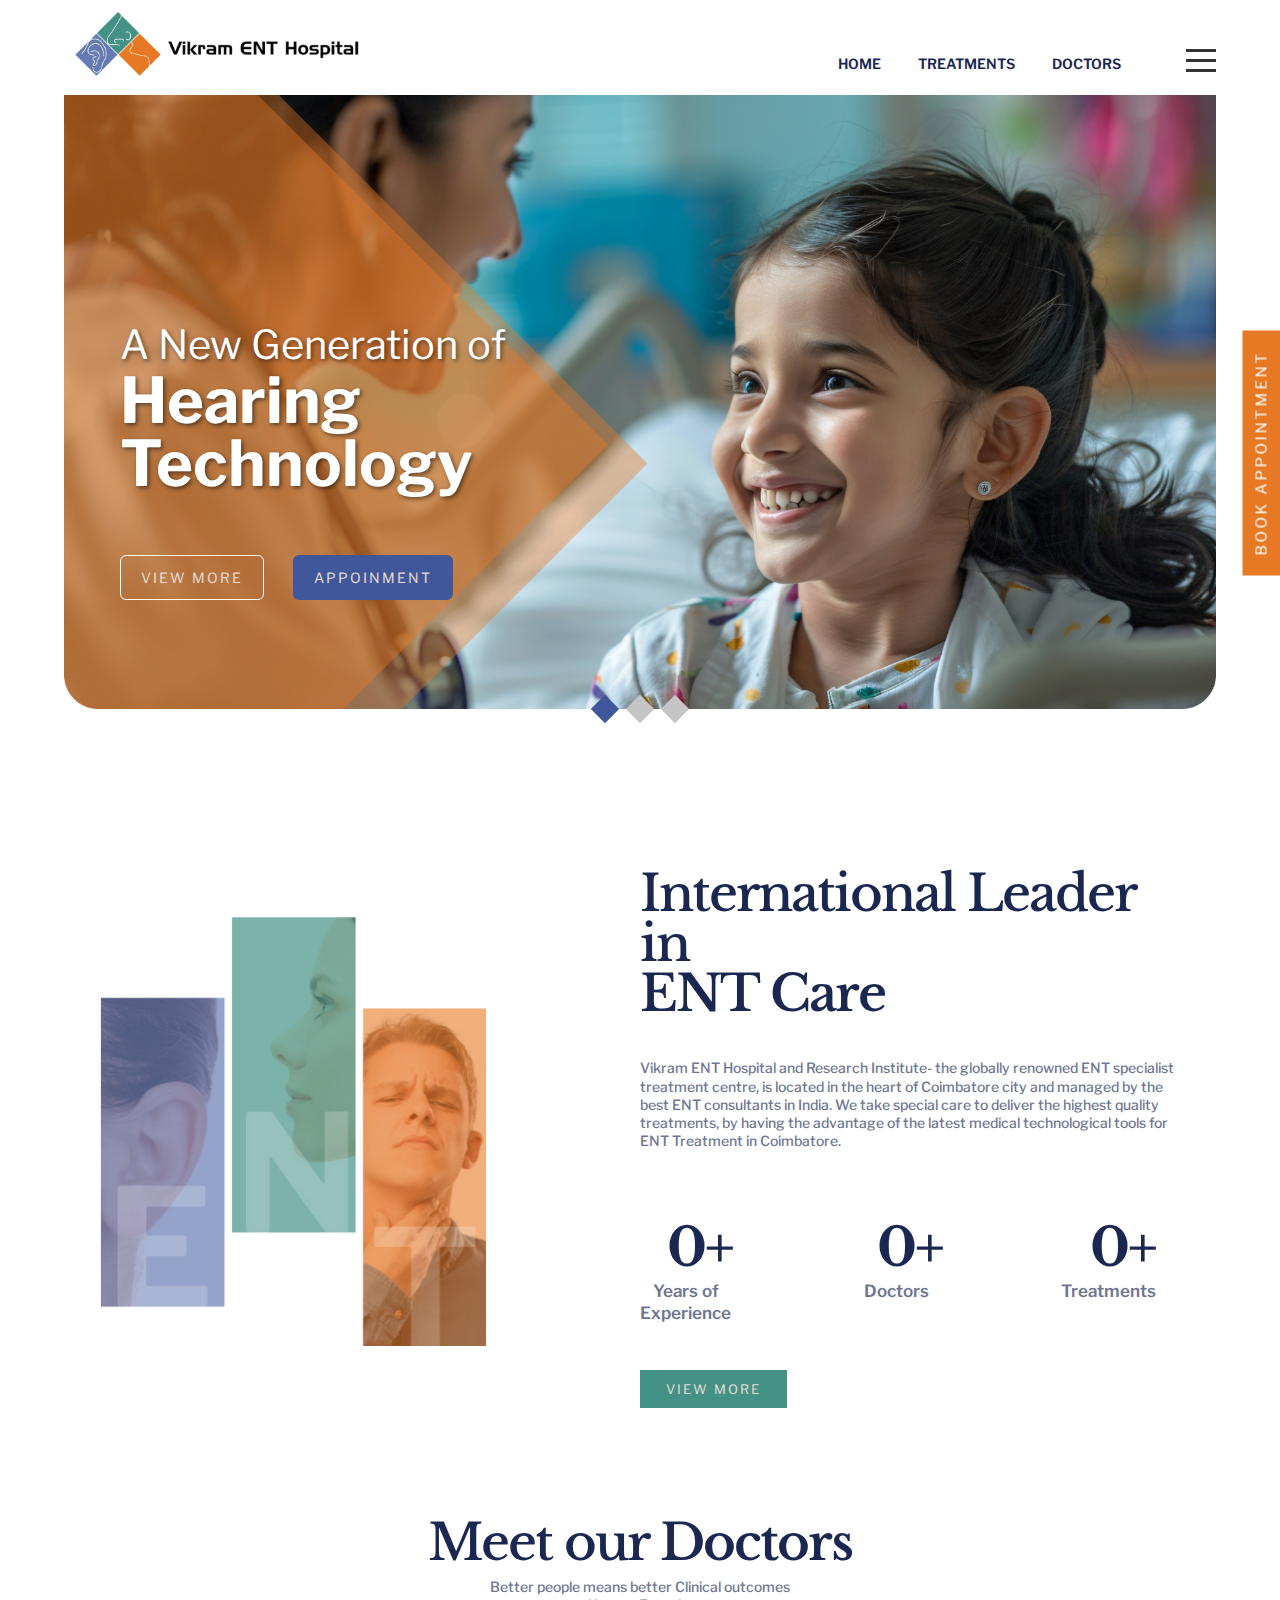
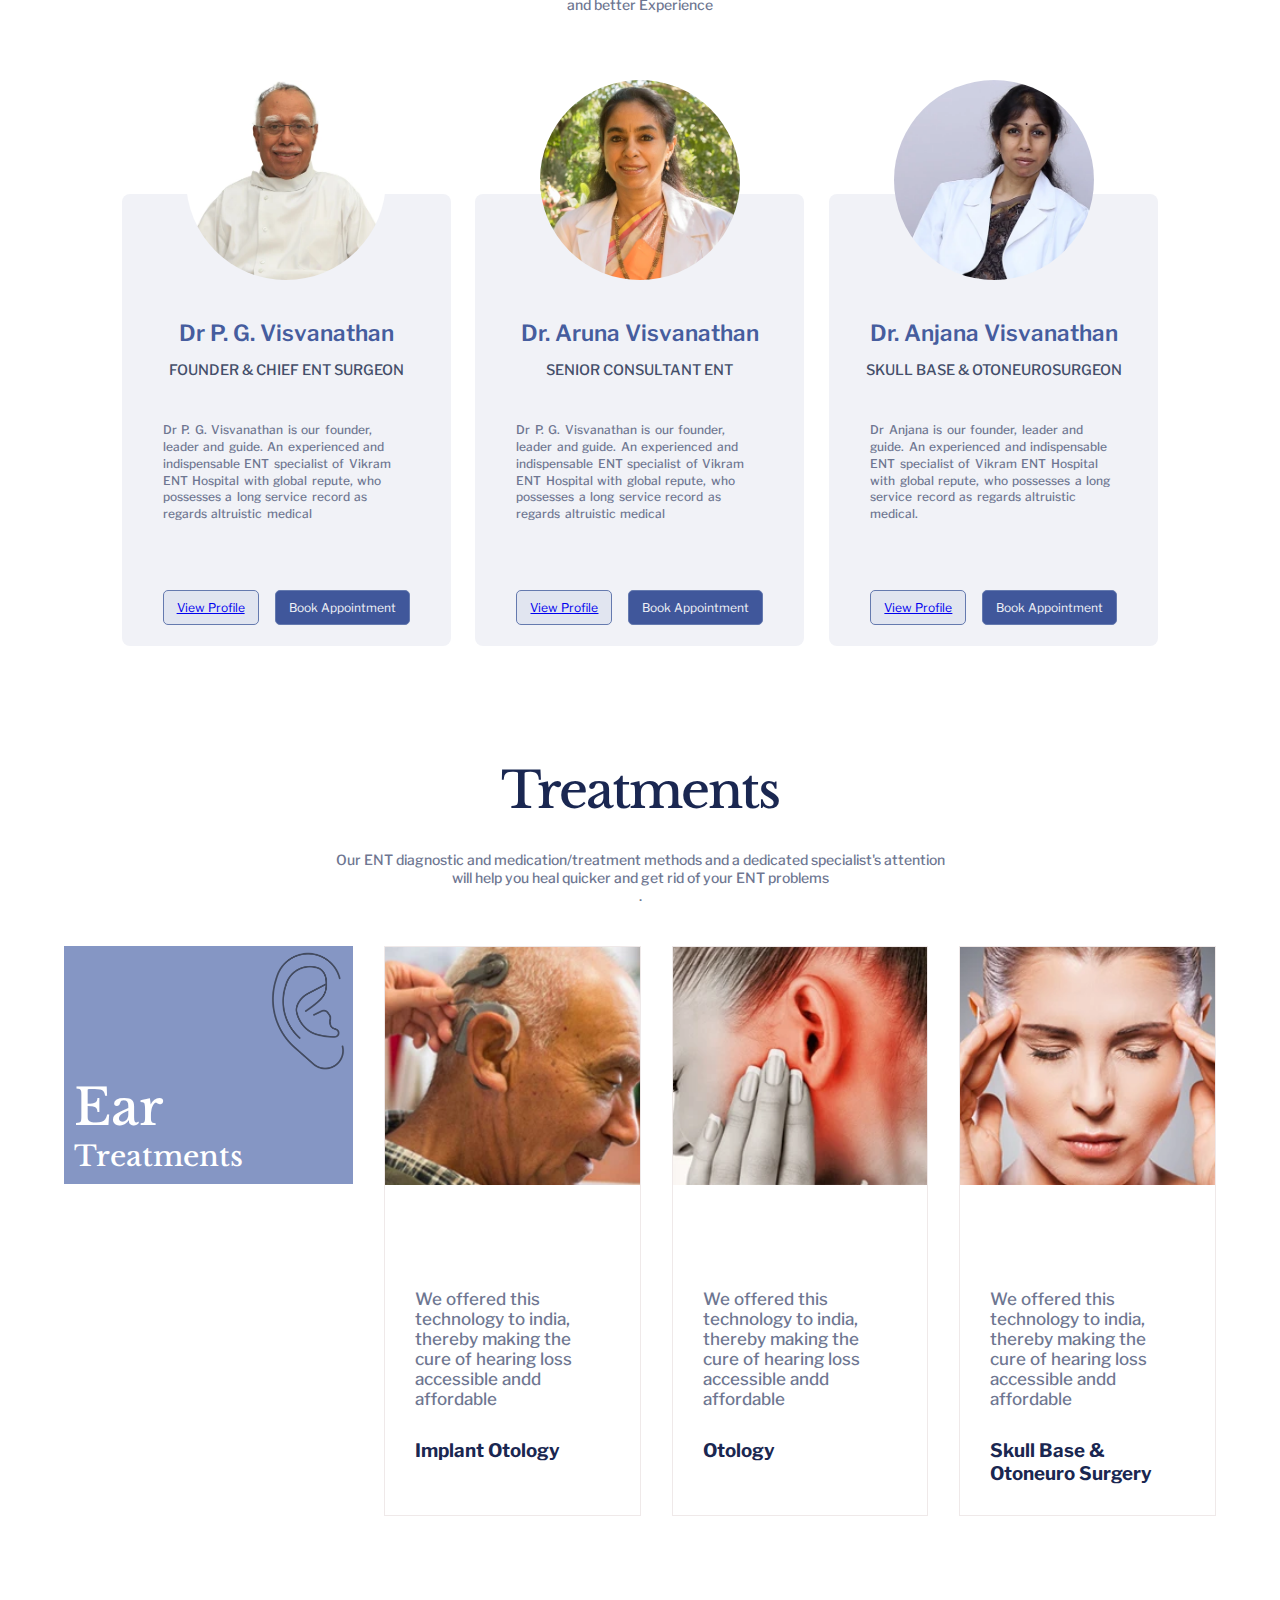
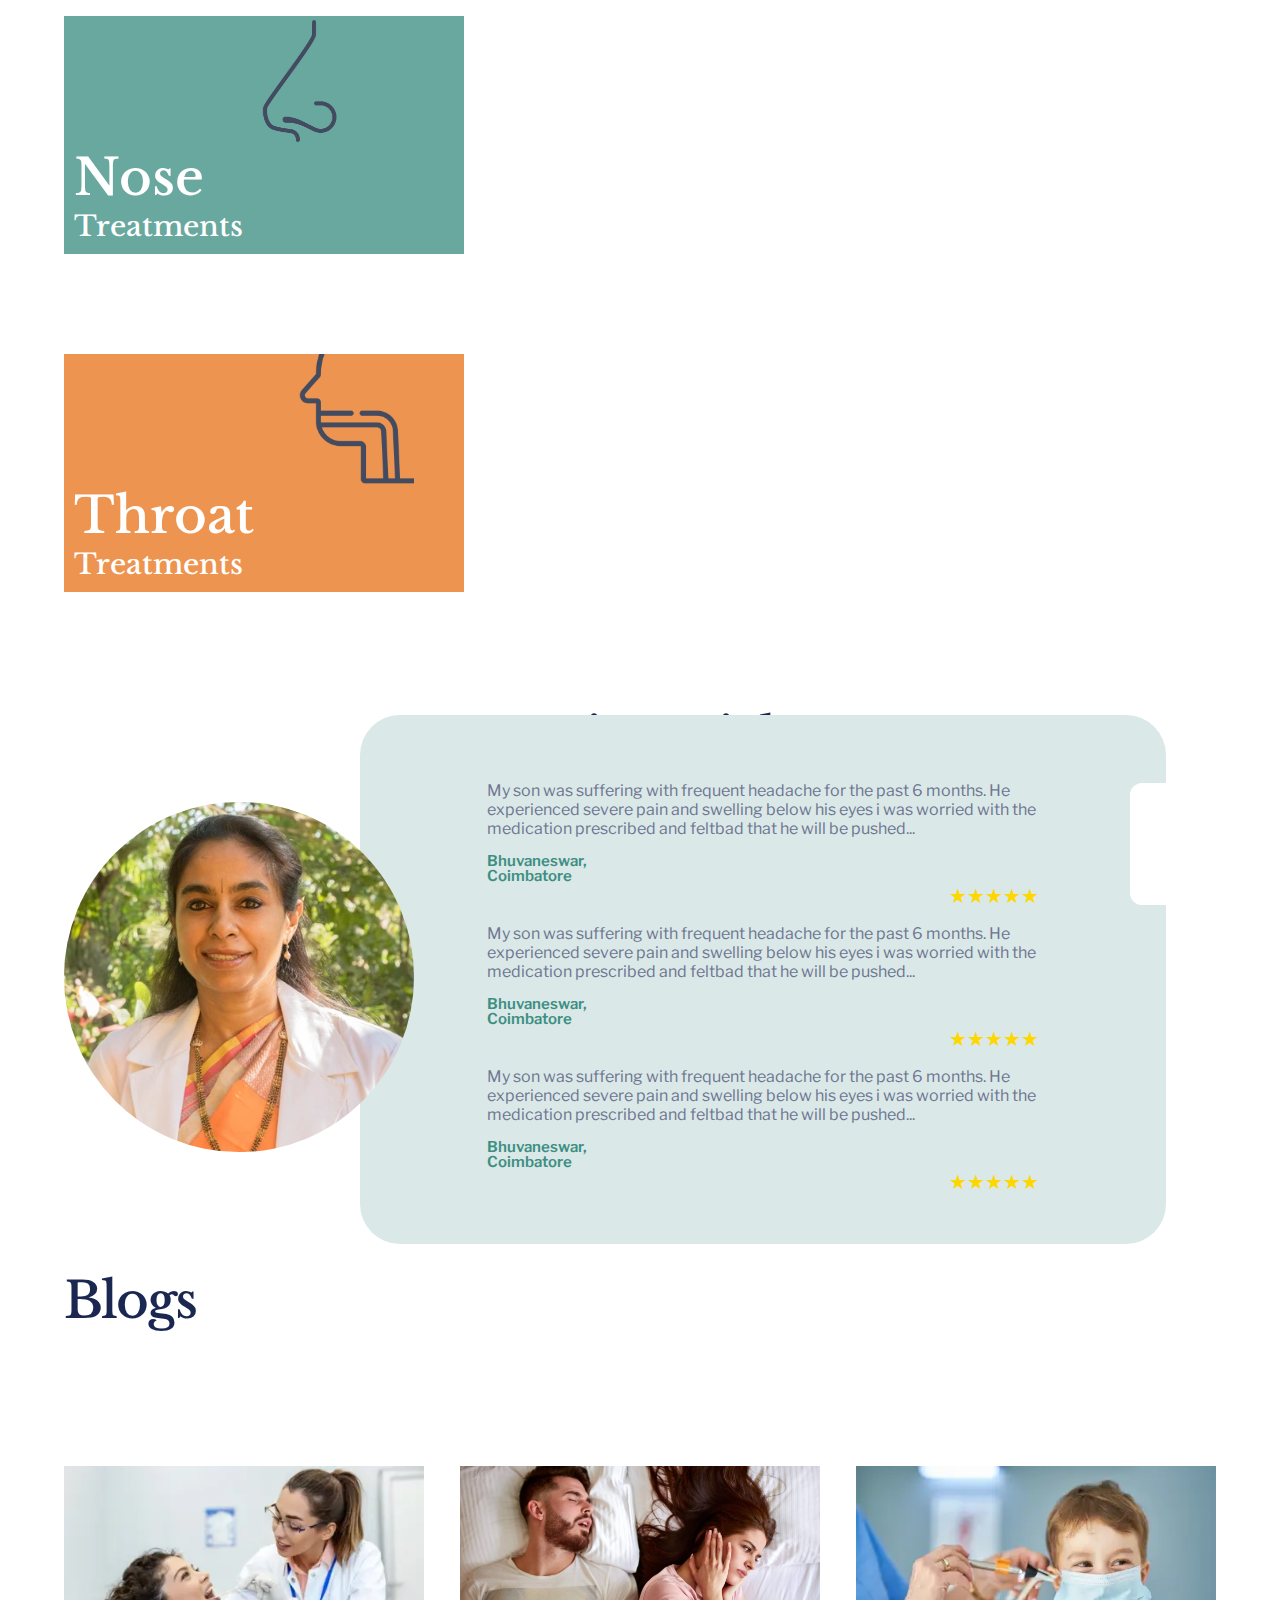
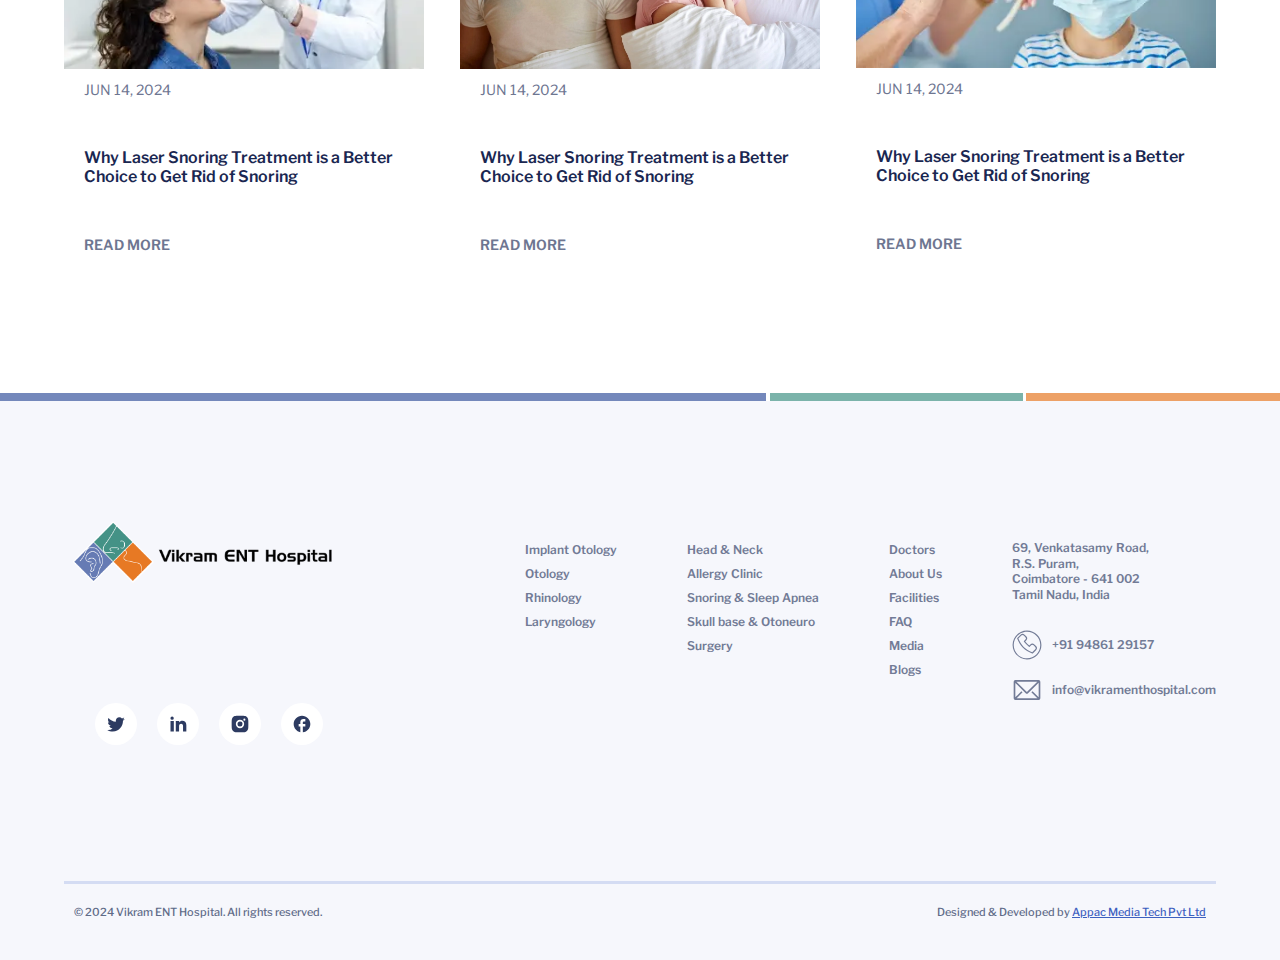
==== commit 99622064: "about us page" ====
--- a/index.html
+++ b/index.html
@@ -9,12 +9,16 @@
     <meta name="viewport" content="width=device-width, initial-scale=1.0">
     <link rel="stylesheet" href="styles.css">
     <link rel="preconnect" href="https://fonts.googleapis.com">
+    
    
 <link rel="preconnect" href="https://fonts.gstatic.com" crossorigin>
 <link href="https://fonts.googleapis.com/css2?family=Libre+Baskerville:ital,wght@0,400;0,700;1,400&display=swap" rel="stylesheet">
     <title>Vikram ENT Hospital</title>
     <link rel="icon" type="image/x-icon" href="Images/fevicon.ico"/>
+  
+        
 </head>
+
 <body>
     <header class="main-header sticky-header">
         <div class="mainHeader-container">
@@ -42,7 +46,7 @@
             <div class="side-menu" id="side-menu">
                 <!-- Your side menu content here -->
                 <ul>
-                    <li class="sideMenu-items"><a href="#"><span>Home</span></a></li>
+                    <li class="sideMenu-items"><a href="about_us.html"><span>About Us</span></a></li>
                     <li class="treatmentLink-dropdown"><a class="treatmentLinkDropdown-link" href="treatments.html"><span>Treatments</span></a> 
                     <ul class="treaments-link">
                         <li class="treatmentLinks-item"><a class="treatmentItems-link">Implant Otology</a></li>
@@ -59,6 +63,7 @@
                     </li>
                     <li class="sideMenu-items"><a href="doctors.html">Doctors</a></li>
                     <li class="sideMenu-items"><a href="#">Contact</a></li>
+                    <li class="sideMenu-items"><a href="faq.html">FAQ</a></li>
                 </ul>
             </div>
             
@@ -131,10 +136,10 @@
     </div>
 </section>
 <section class="section-second">
-    <div class="sectionSecond-container">
-        <div class="sectionSecond-imgContainer">
-            <img class="sectionSecond-img" src="Images/img2.png" alt="">
-        </div>
+        <div class="sectionSecond-container">
+            <div class="sectionSecond-imgContainer">
+                <img class="sectionSecond-img" src="Images/img2.png" alt="">
+            </div>
         <div class="sectionSecond-contentConatiner">
             <h1 class="section-heading">International Leader in<span class="break-line">ENT Care</span></h1>
             <p class="section-para">Vikram ENT Hospital and Research Institute- the globally renowned ENT specialist treatment centre, is located in the heart of Coimbatore city and managed by the best ENT consultants in India. We take special care to deliver the highest quality treatments, by having the advantage of the latest medical technological tools for ENT Treatment in Coimbatore.</p>
@@ -592,7 +597,7 @@
                         <a class="footer-dropdown-link" href="#"> Facilities</a>
                     </li>
                     <li class="footer-drowdownItems">
-                        <a class="footer-dropdown-link" href="#">FAQ</a>
+                        <a class="footer-dropdown-link" href="/faq.html">FAQ</a>
                     </li>
                     <li class="footer-drowdownItems">
                         <a class="footer-dropdown-link" href="#">Media</a>
@@ -667,425 +672,10 @@
     </div>
 </div>
 </footer>   
-    <script src="main.js"></script>
-     <script src="https://cdnjs.cloudflare.com/ajax/libs/jquery/3.7.1/jquery.min.js" integrity="sha512-v2CJ7UaYy4JwqLDIrZUI/4hqeoQieOmAZNXBeQyjo21dadnwR+8ZaIJVT8EE2iyI61OV8e6M8PP2/4hpQINQ/g==" crossorigin="anonymous" referrerpolicy="no-referrer"></script>
-    <script src="https://cdnjs.cloudflare.com/ajax/libs/OwlCarousel2/2.3.4/owl.carousel.min.js" integrity="sha512-bPs7Ae6pVvhOSiIcyUClR7/q2OAsRiovw4vAkX+zJbw3ShAeeqezq50RIIcIURq7Oa20rW2n2q+fyXBNcU9lrw==" crossorigin="anonymous" referrerpolicy="no-referrer"></script>
-    <script type="text/javascript" src="js/jquery.scrollUp.min.js"></script>
-    
-
-
-    <script>
-        const divs = document.querySelectorAll('.treatments');
-
-divs.forEach(div => {
-    div.addEventListener('click', function() {
-        // Remove the 'active' class from all divs
-        divs.forEach(d => d.classList.remove('active'));
-        
-        // Add the 'active' class to the clicked div
-        this.classList.add('active');
-    });
-});
-
-    </script>
-    <script>
-        $(document).ready(function() {
-            let currentSlide = 1; // Start at slide 1
-            const totalSlides = 3; // Number of slides
-            const intervalTime =4000; // Time between slides (in milliseconds)
-        
-            // Function to go to the next slide
-            function goToNextSlide() {
-                currentSlide++;
-                if (currentSlide > totalSlides) {
-                    currentSlide = 1; // Loop back to the first slide
-                }
-        
-                // Automatically check the corresponding radio button for the slide
-                $('#slide' + currentSlide).prop('checked', true);
-            }
-        
-            // Start the autoplay
-            let slideInterval = setInterval(goToNextSlide, intervalTime);
-        
-            // Optional: Pause the autoplay on hover and resume after
-            $('.carousel').hover(function() {
-                clearInterval(slideInterval); // Pause the slideshow
-            }, function() {
-                slideInterval = setInterval(goToNextSlide, intervalTime); // Resume the slideshow
-            });
-        });
-        
-    </script>
-    <script>
-        
-$(document).ready(function() {if ( $(window).width() < 835 ) {startCarouselyt();} else {$('.profileCarousel').addClass('off');}});    
-$(window).resize(function() {if ( $(window).width() < 835 ) {startCarouselyt();} else {stopCarousel();}});
-function startCarouselyt(){       
-  $(".profileCarousel").owlCarousel({
-     slideSpeed : 500,
-     margin:10,
-     paginationSpeed : 400,
-     autoplay:false,
-      autoplayHoverPause:true,
-     items : 3,
-       dots: true,
-     loop:true,
-     nav:true,
-     responsive: {
-0: {
-items: 1
-},
-495: { // You can use 600 or 767 as per your preference
-    items: 2
-    },
-600: { // You can use 600 or 767 as per your preference
-items: 2
-},
-835: {
-items: 3
-}
-}
-  });
-}
- 
-  function stopCarousel() {
-  var owl = $('.twocols');
-  owl.trigger('destroy.owl.carousel');
-  owl.addClass('off');
-}
-    </script>
-
-     <script>
-     
-        $(document).ready(function() {
-            if ($(window).width() < 835) {
-                treatmentCarousel();
-            } else {
-                $('.treatmentCarousel').addClass('off'); // Adds 'off' class if not initialized
-            }
-        });
-        
-        $(window).resize(function() {
-            if ($(window).width() < 835) {
-                treatmentCarousel();
-            } else {
-                stopBlogCarousel(); // Stops the carousel when window width is above 835px
-            }
-        });
-        
-        function treatmentCarousel() {
-            $(".treatmentCarousel").owlCarousel({
-                slideSpeed: 500,
-                margin: 10,
-                paginationSpeed: 400,
-                autoplay: true,
-                autoplayHoverPause: true,
-                items: 1,
-                dots: true,
-                rewind: true,
-                nav: true,
-                responsive: {
-                    0: {
-                        items: 1
-                    },
-                    430: {
-                        items: 1
-                    },
-                    480: {
-                        items: 1
-                    },
-                    481:{
-                        items: 2
-                    },
-                    769: {
-                        items: 2
-                    },
-                    835: {
-                        items: 3
-                    }
-                }
-            });
-        }
-        
-        function stopBlogCarousel() {
-            var owl = $('.treatmentCarousel');
-            owl.trigger('destroy.owl.carousel'); // Correctly destroys the Owl Carousel instance
-            owl.removeClass('owl-carousel owl-loaded'); // Removes the Owl Carousel classes
-            owl.find('.owl-stage-outer').children().unwrap(); // Unwraps Owl Carousel structure
-            owl.removeClass('off'); // Optionally remove the 'off' class
-        }
-        
-    </script> 
-    <script>
-        $(document).ready(function() {
-            if ($(window).width() < 835) {
-                treatmentnoseCarousel();
-            } else {
-                $('.noseTreatmentCarousel').addClass('off'); // Adds 'off' class if not initialized
-            }
-        });
-        
-        $(window).resize(function() {
-            if ($(window).width() < 835) {
-                treatmentnoseCarousel();
-            } else {
-                stopBlogCarousel(); // Stops the carousel when window width is above 835px
-            }
-        });
-        
-        function treatmentnoseCarousel() {
-            $(".noseTreatmentCarousel").owlCarousel({
-                slideSpeed: 500,
-                margin: 10,
-                paginationSpeed: 400,
-                autoplay: true,
-                autoplayHoverPause: true,
-                items: 1,
-                dots: true,
-                rewind: true,
-                nav: true,
-                responsive: {
-                    0: {
-                        items: 1
-                    },
-                    430: {
-                        items: 1
-                    },
-                    480: {
-                        items: 1
-                    },
-                    481:{
-                        items: 2
-                    },
-                    769: {
-                        items: 2
-                    },
-                    835: {
-                        items: 3
-                    }
-                }
-            });
-        }
-        
-        function stopBlogCarousel() {
-            var owl = $('.noseTreatmentCarousel');
-            owl.trigger('destroy.owl.carousel'); // Correctly destroys the Owl Carousel instance
-            owl.removeClass('owl-carousel owl-loaded'); // Removes the Owl Carousel classes
-            owl.find('.owl-stage-outer').children().unwrap(); // Unwraps Owl Carousel structure
-            owl.removeClass('off'); // Optionally remove the 'off' class
-        }
-    </script>
-    <script>
-        $(document).ready(function() {
-            if ($(window).width() < 835) {
-                treatmentthroatCarousel();
-            } else {
-                $('.throatTreatmentCarousel').addClass('off'); // Adds 'off' class if not initialized
-            }
-        });
-        
-        $(window).resize(function() {
-            if ($(window).width() < 835) {
-                treatmentthroatCarousel();
-            } else {
-                stopBlogCarousel(); // Stops the carousel when window width is above 835px
-            }
-        });
-        
-        function   treatmentthroatCarousel() {
-            $(".throatTreatmentCarousel").owlCarousel({
-                slideSpeed: 500,
-                margin: 10,
-                paginationSpeed: 400,
-                autoplay: true,
-                autoplayHoverPause: true,
-                items: 1,
-                dots: true,
-                rewind: true,
-                nav: true,
-                responsive: {
-                    0: {
-                        items: 1
-                    },
-                    430: {
-                        items: 1
-                    },
-                    480: {
-                        items: 1
-                    },
-                    481:{
-                        items: 2
-                    },
-                    769: {
-                        items: 2
-                    },
-                    835: {
-                        items: 3
-                    }
-                }
-            });
-        }
-        
-        function stopBlogCarousel() {
-            var owl = $('.throatTreatmentCarousel');
-            owl.trigger('destroy.owl.carousel'); // Correctly destroys the Owl Carousel instance
-            owl.removeClass('owl-carousel owl-loaded'); // Removes the Owl Carousel classes
-            owl.find('.owl-stage-outer').children().unwrap(); // Unwraps Owl Carousel structure
-            owl.removeClass('off'); // Optionally remove the 'off' class
-        }
-    </script>
-    <script>
-        $(document).ready(function() {if ( $(window).width() < 835 ) {blogCarousel();} else {$('.blogCarousel ').addClass('off');}});    
-        $(window).resize(function() {if ( $(window).width() < 835 ) {blogCarousel();} else {stopBlogCarousel();}});
-        function blogCarousel(){       
-          $(".blogCarousel ").owlCarousel({
-             slideSpeed : 500,
-             margin:10,
-             paginationSpeed : 400,
-             autoplay:false,
-              autoplayHoverPause:true,
-             items : 3,
-               dots: true,
-             loop:true,
-             nav:true,
-             responsive: {
-   0: {
-       items: 1
-   },
-  480: { // You can use 600 or 767 as per your preference
-    items: 1
-},
-495:{
-    items: 2
-},
-   769: { // You can use 600 or 767 as per your preference
-       items: 3
-   },
-   835: {
-       items: 3
-   }
-}
-          });
-        }
-         
-          function stopBlogCarousel() {
-          var owl = $('.twocols');
-          owl.trigger('destroy.owl.carousel');
-          owl.addClass('off');
-        }
-
-   
-
-
-
-
-
-    </script>
-    <script>
-        $(document).ready(function() {
-            $('.quickLinks-headingContainer').on('click', function() {
-                $('.footer-dropdown1').toggleClass('active');
-                $('.footersvg1').toggleClass('down');
-            });
-        });
-    </script>
-    <script>
-        $(document).ready(function() {
-            $('.hamburger').on('click', function() {
-                $('.hamburger').toggleClass('active');
-                $('.side-menu').toggleClass('active');
-            });
-        });
-    </script>
-    <script>
-        $(document).ready(function() {
-            $('.treatmentsHeading-container').on('click', function() {
-                $('.footer-dropdown2').toggleClass('active');
-                $('.footersvg2').toggleClass('down');
-            });
-        });
-    </script>
-    <script>
-        $(document).ready(function() {
-            $('.reachUs-headingContainer').on('click', function() {
-                $('.footerAddr-container').toggleClass('active');
-                $('.footersvg3').toggleClass('down');
-            });
-        });
-    </script>
-    <script>
-        $(document).ready(function() {
-            $('.treatmentLink-svg').on('click', function() {
-                $('.treaments-link').toggleClass('down');
-                $('.treatmentLink-svg').toggleClass('active');
-                
-            });
-        });
-    </script>
-   <script>
-    $(document).ready(function() {
-        $(".tesimonialscarousel").owlCarousel({
-         slideSpeed : 500,
-         margin:10,
-         paginationSpeed : 400,
-         autoplay:true,
-         autoplayHoverPause:true,
-         smartSpeed: 600,
-         items : 1,
-         dots: true,
-         loop:true,
-         nav:true,
-           
-      })
-    });
-    
-   </script>
-   <script>
-    $(document).ready(function() {
-        $(window).scroll(function() {
-            // Check the scroll position
-            if ($(this).scrollTop() > 300) {  // 200px is the scroll amount
-                $('#scrollUp').fadeIn();  // Show the element with a fade effect
-            } else {
-                $('#scrollUp').fadeOut(); // Hide the element if scrolled back up
-            }
-        });
-    });
-    </script>
-    <script>
-        var counted = 0;
-        $(window).scroll(function() {
-        
-          var oTop = $('#counter').offset().top - window.innerHeight;
-          if (counted == 0 && $(window).scrollTop() > oTop) {
-            $('.count-head').each(function() {
-              var $this = $(this),
-                countTo = $this.attr('data-count');
-              $({
-                countNum: $this.text()
-              }).animate({
-                  countNum: countTo
-                },
-        
-                {
-        
-                  duration: 2000,
-                  easing: 'swing',
-                  step: function() {
-                    $this.text(Math.floor(this.countNum));
-                  },
-                  complete: function() {
-                    $this.text(this.countNum);
-                  }
-        
-                });
-            });
-            counted = 1;
-          }
-        
-        }); 
-    </script>
-   <a id="scrollUp" href="#top" title="Scroll to top" style="position: fixed;z-index: 2147483647;display: block;">Scroll to top</a>
+<script src="main.js"></script>
+<script src="https://cdnjs.cloudflare.com/ajax/libs/jquery/3.7.1/jquery.min.js" integrity="sha512-v2CJ7UaYy4JwqLDIrZUI/4hqeoQieOmAZNXBeQyjo21dadnwR+8ZaIJVT8EE2iyI61OV8e6M8PP2/4hpQINQ/g==" crossorigin="anonymous" referrerpolicy="no-referrer"></script>
+<script src="https://cdnjs.cloudflare.com/ajax/libs/OwlCarousel2/2.3.4/owl.carousel.min.js" integrity="sha512-bPs7Ae6pVvhOSiIcyUClR7/q2OAsRiovw4vAkX+zJbw3ShAeeqezq50RIIcIURq7Oa20rW2n2q+fyXBNcU9lrw==" crossorigin="anonymous" referrerpolicy="no-referrer"></script>
+<script src="script.js"></script>
+            
 </body>
 </html>
--- a/styles.css
+++ b/styles.css
@@ -3,8 +3,7 @@
 }
 html{
     scroll-behavior: smooth;
-    scrollbar-color: #e77924 #f6f7fc;
-    scrollbar-width:auto;
+  
 }
 body{
     padding: 0;
@@ -13,13 +12,13 @@
     transition: all 0.2s ease-out;
     
 }
-::-webkit-scrollbar {
+/* ::-webkit-scrollbar {
     width: 20px;
   }
   
   ::-webkit-scrollbar-track {
     background: #f6f7fc;
-  }
+  } */
 
       .count-head::after {
         content: '+';
@@ -120,11 +119,11 @@
 /* Side Menu */
 .side-menu {
     position: fixed;
-    top: 82px;
+    top: 90px;
     right: -350px; /* Initially hidden off-screen */
     width: 350px;
     height: 100%;
-    background-color: white;
+    background-color: #eceef3;
     overflow-y: auto;
     transition: right 0.5s ease;
     z-index: 999;
@@ -1043,7 +1042,7 @@
     text-decoration: none;
     color:#727b96;
     font-family: 'Libre Franklin';
-    font-size:13px;
+    font-size:16px;
     font-weight:600;   
 }
 .link:hover{
@@ -1061,7 +1060,7 @@
     color:#727b96;
     font-family: 'Libre Franklin';
     font-weight:600;
-    font-size:13px;
+    font-size:16px;
     margin-top:19px;
 }
 .footer-phone, .footer-mail{
@@ -1115,7 +1114,7 @@
     color:#727b96;
     font-weight:600;
     font-family: 'Libre Franklin';
-    font-size:14px;
+    font-size:16px;
 }
 .phone-link:hover, .mail-link:hover{
     text-decoration: underline;
@@ -1134,7 +1133,11 @@
     font-family: 'Libre Franklin';
     letter-spacing: 3px;
     z-index: 1;
+    transition: all 0.3s linear ;
     
+}
+.book-appoinment:hover{
+    background-color:#449286;
 }
 
 .copyright-container{
@@ -3368,7 +3371,7 @@
         left: 11px;
     }
     .sectionSecond-container {
-        width: 85%;
+        width: 90%;
         margin: 0 auto;
         display: flex;
         gap: 20px;
@@ -4109,7 +4112,7 @@
     .carousel-item img {
         width: 100%;
         display: block;
-        height: 308px;
+        height: 434px;
         object-fit: cover;
                 border-radius: 0px 0px 20px 20px;
     }
@@ -4125,7 +4128,7 @@
         margin: 0 auto;
     }
     .banner-contentContainer {
-        top: 119px;
+        top: 232px;
     }
     .sectionSecond-container {
         padding-top: 50px;
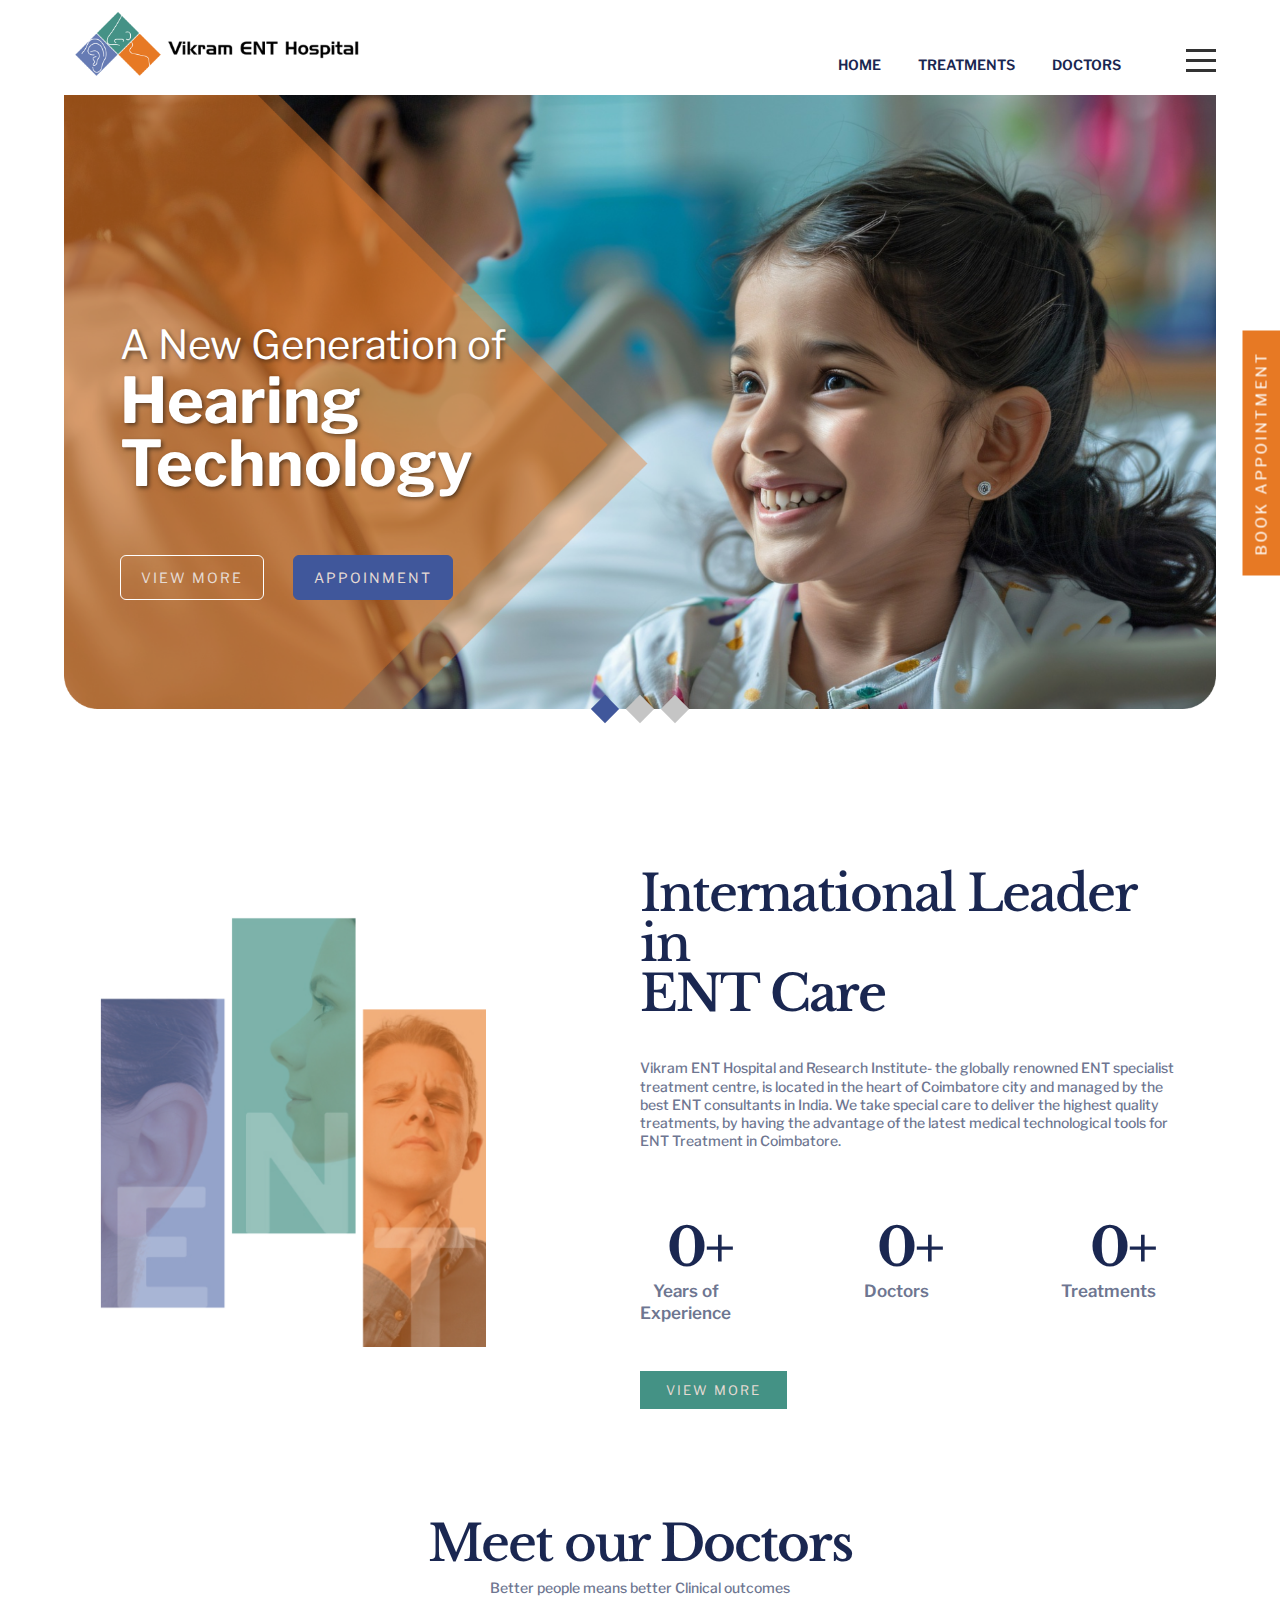
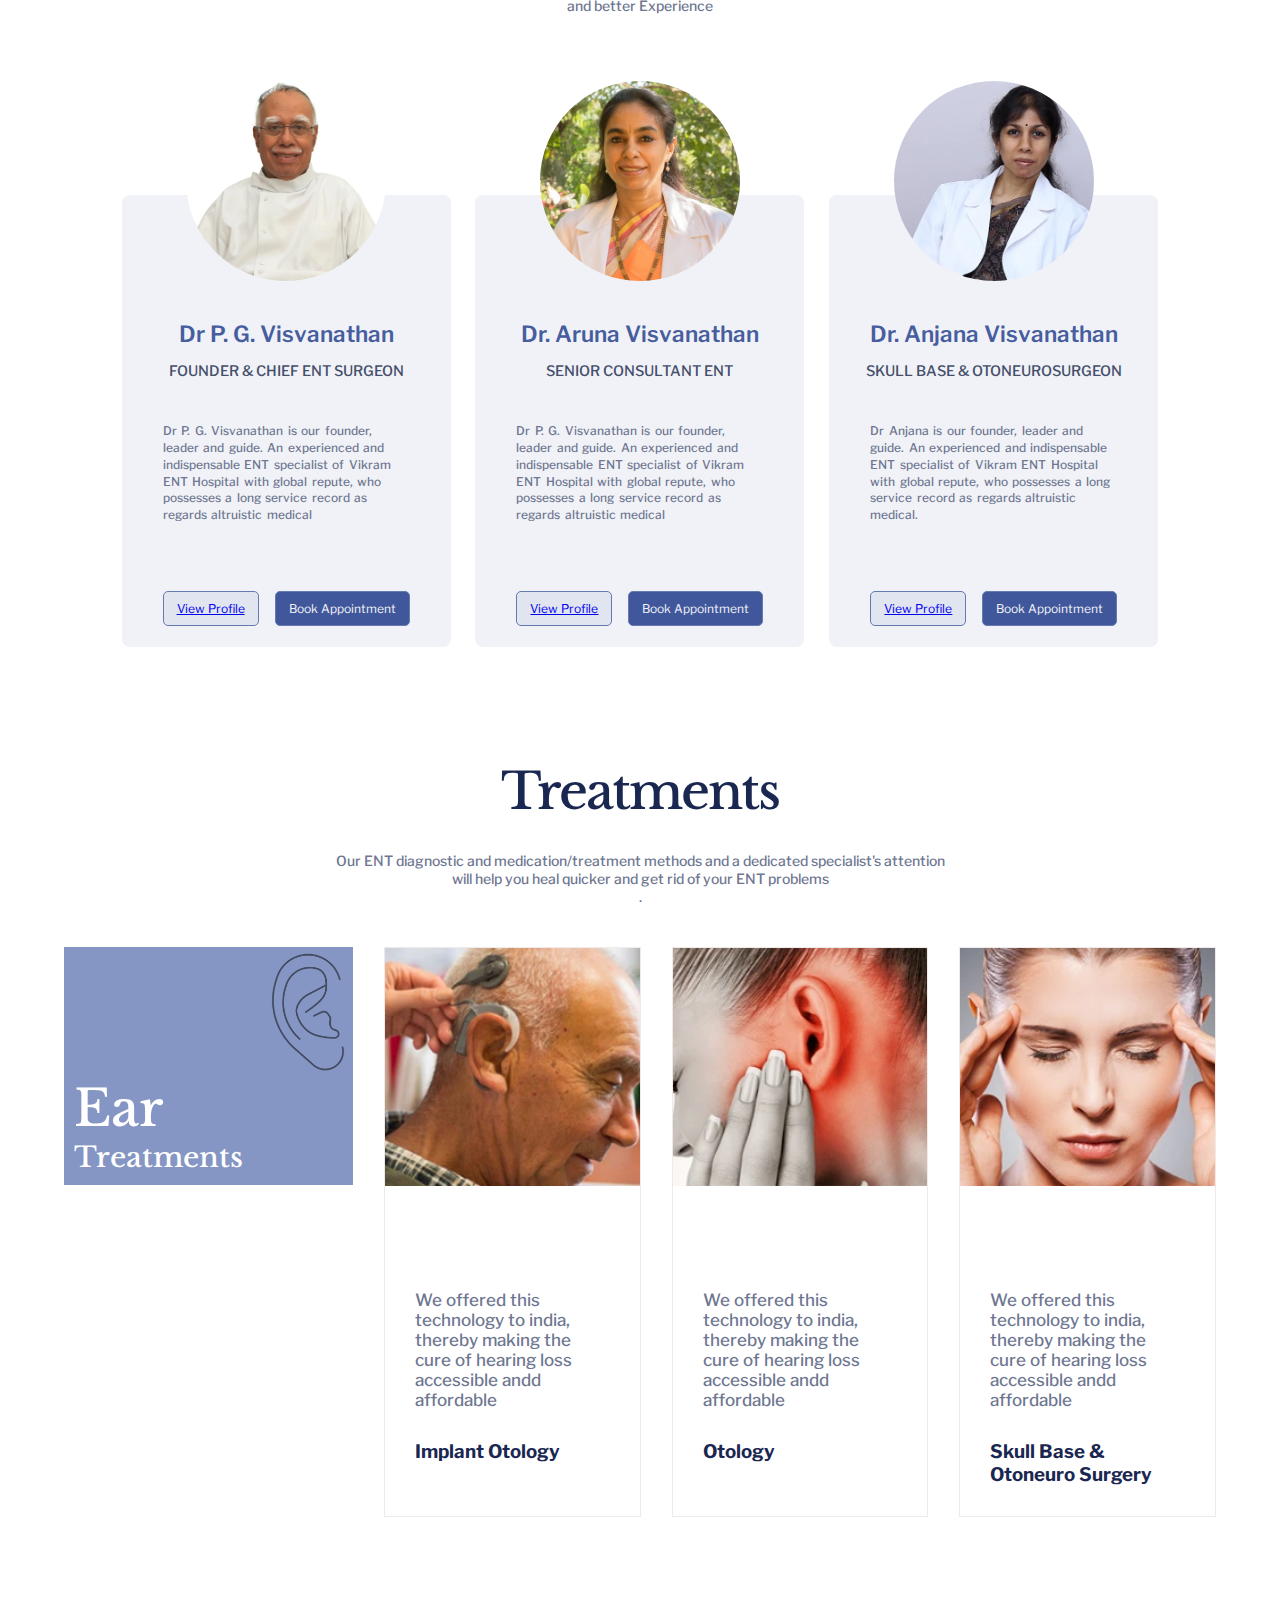
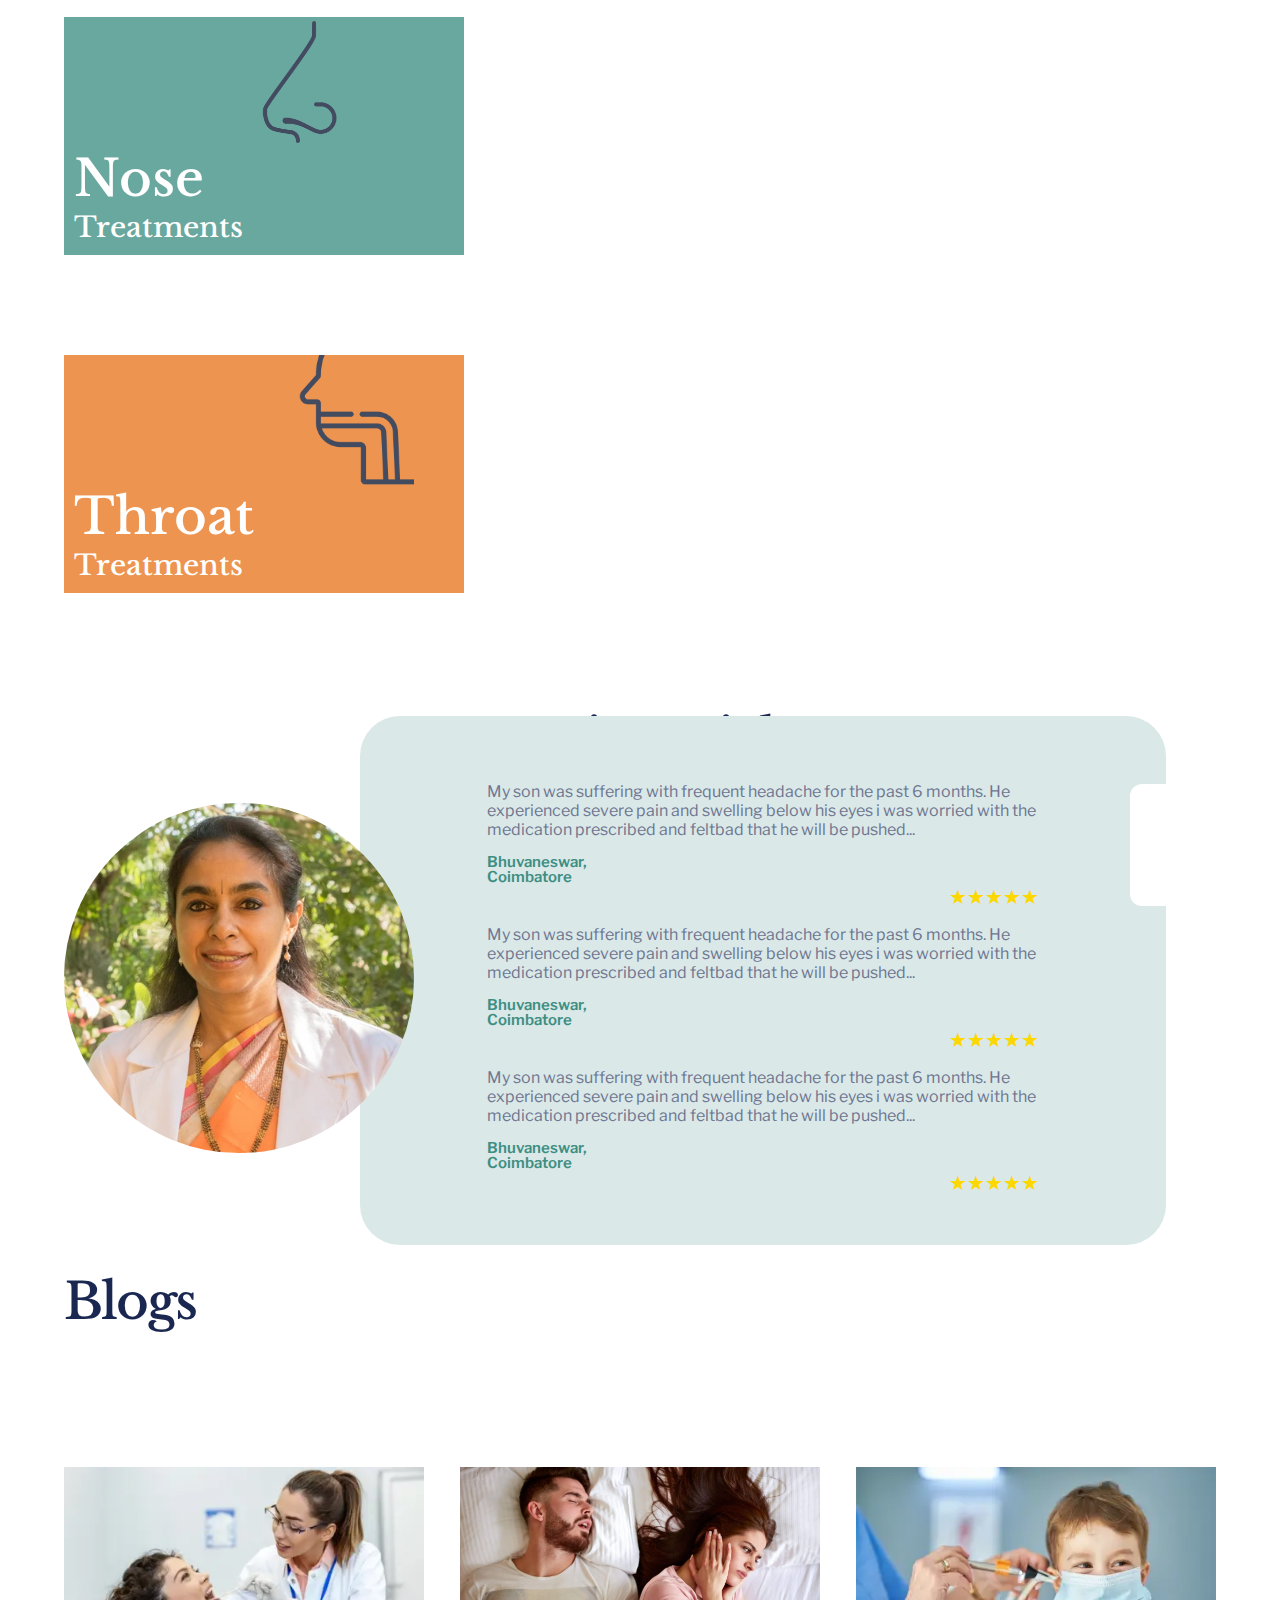
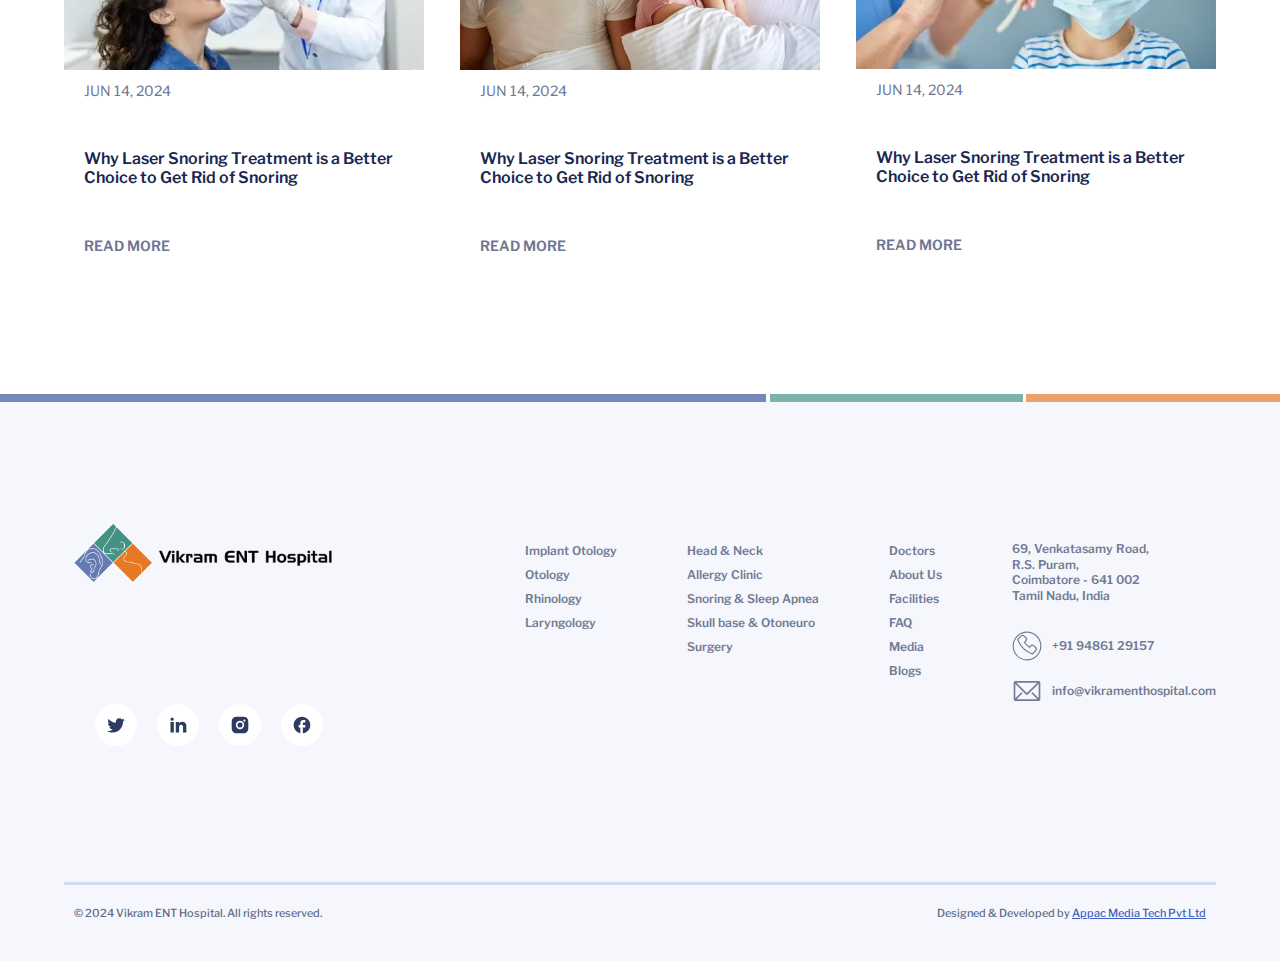
==== commit 5535185d: ""Updated CSS and HTML files, removed and added new code blocks, modified navigation menu and carouse" ====
--- a/index.html
+++ b/index.html
@@ -47,23 +47,11 @@
                 <!-- Your side menu content here -->
                 <ul>
                     <li class="sideMenu-items"><a href="about_us.html"><span>About Us</span></a></li>
-                    <li class="treatmentLink-dropdown"><a class="treatmentLinkDropdown-link" href="treatments.html"><span>Treatments</span></a> 
-                    <ul class="treaments-link">
-                        <li class="treatmentLinks-item"><a class="treatmentItems-link">Implant Otology</a></li>
-                        <li class="treatmentLinks-item"><a class="treatmentItems-link">Otology</a></li>
-                        <li class="treatmentLinks-item"><a class="treatmentItems-link">Rhinology</a></li>
-                        <li class="treatmentLinks-item"><a class="treatmentItems-link">Laryngology</a></li>
-                        <li class="treatmentLinks-item"><a class="treatmentItems-link">Head & Neck</a></li>
-                        <li class="treatmentLinks-item"><a class="treatmentItems-link">Allergy Clinic</a></li>
-                        <li class="treatmentLinks-item"><a class="treatmentItems-link">Snoring & Sleep Apnea</a></li>
-                        <li class="treatmentLinks-item"><a class="treatmentItems-link">Skull base & Otoneuro</a></li>
-                        <li class="treatmentLinks-item"><a class="treatmentItems-link">Surgery</a></li>
-                    </ul>
-                    <span class="treatmentLink-svg"></span>
-                    </li>
-                    <li class="sideMenu-items"><a href="doctors.html">Doctors</a></li>
+                    <li class="sideMenu-items"><a href="facilities.html">Facilities</a></li>
                     <li class="sideMenu-items"><a href="#">Contact</a></li>
                     <li class="sideMenu-items"><a href="faq.html">FAQ</a></li>
+                    <li class="sideMenu-items"><a href="careers.html"><span>Careers</span></a></li>
+                    </li>
                 </ul>
             </div>
             
@@ -374,6 +362,11 @@
     </div>
     </div>
 </section>
+<section class="facility-section">
+    <div class="facilityContainer">
+        
+    </div>
+</section>
 <section class="testimonials">
     <div class="testimonials-container">
 
--- a/styles.css
+++ b/styles.css
@@ -10,6 +10,11 @@
     margin: 0;
     overflow-x: hidden;
     transition: all 0.2s ease-out;
+    font-family: "Libre Franklin", sans-serif;
+    font-size: 16px;
+   
+    font-weight: 400;
+    color: #4f5050;
     
 }
 /* ::-webkit-scrollbar {
@@ -155,7 +160,7 @@
     align-items: center;
     justify-content: space-between; */
 }
-.treatmentLink-dropdown{
+.careerLink-dropdown{
    
     border-bottom: 1px solid #ccc;
     text-decoration: none;
@@ -164,11 +169,11 @@
     font-family: 'Libre Franklin';
     position: relative;
 }
-.treatmentLink-dropdown .treatmentLinkDropdown-link{
+.careersLink-dropdown .careersLinkDropdown-link{
     padding:13px 30px 13px 10px;
     display: block;
 }
-.treatmentLink-dropdown li{
+.careersLink-dropdown li{
    
     padding: 12px 22px;
     border-bottom: 1px solid #eee;
@@ -918,11 +923,17 @@
 .dot span{
     cursor: pointer;
 } */
-    .blog-content{
+    /* .blog-content{
         display: flex;
         gap: 36px;
         padding-top:60px;
 
+    } */
+    .blog-content {
+        display: grid;
+        gap: 36px;
+        padding-top: 60px;
+        grid-template-columns: repeat(3, 1fr);
     }
 .blogs-container{
     padding-top:60px;
@@ -3586,6 +3597,12 @@
         transition: all 0.2s ease-out;
         cursor: pointer;
     }
+    /* facility section */
+    .facilityContainer{
+        width: 90%;
+        margin:auto;
+    }
+
     .testimonials-container {
         width:90%;
         margin: 0 auto;
